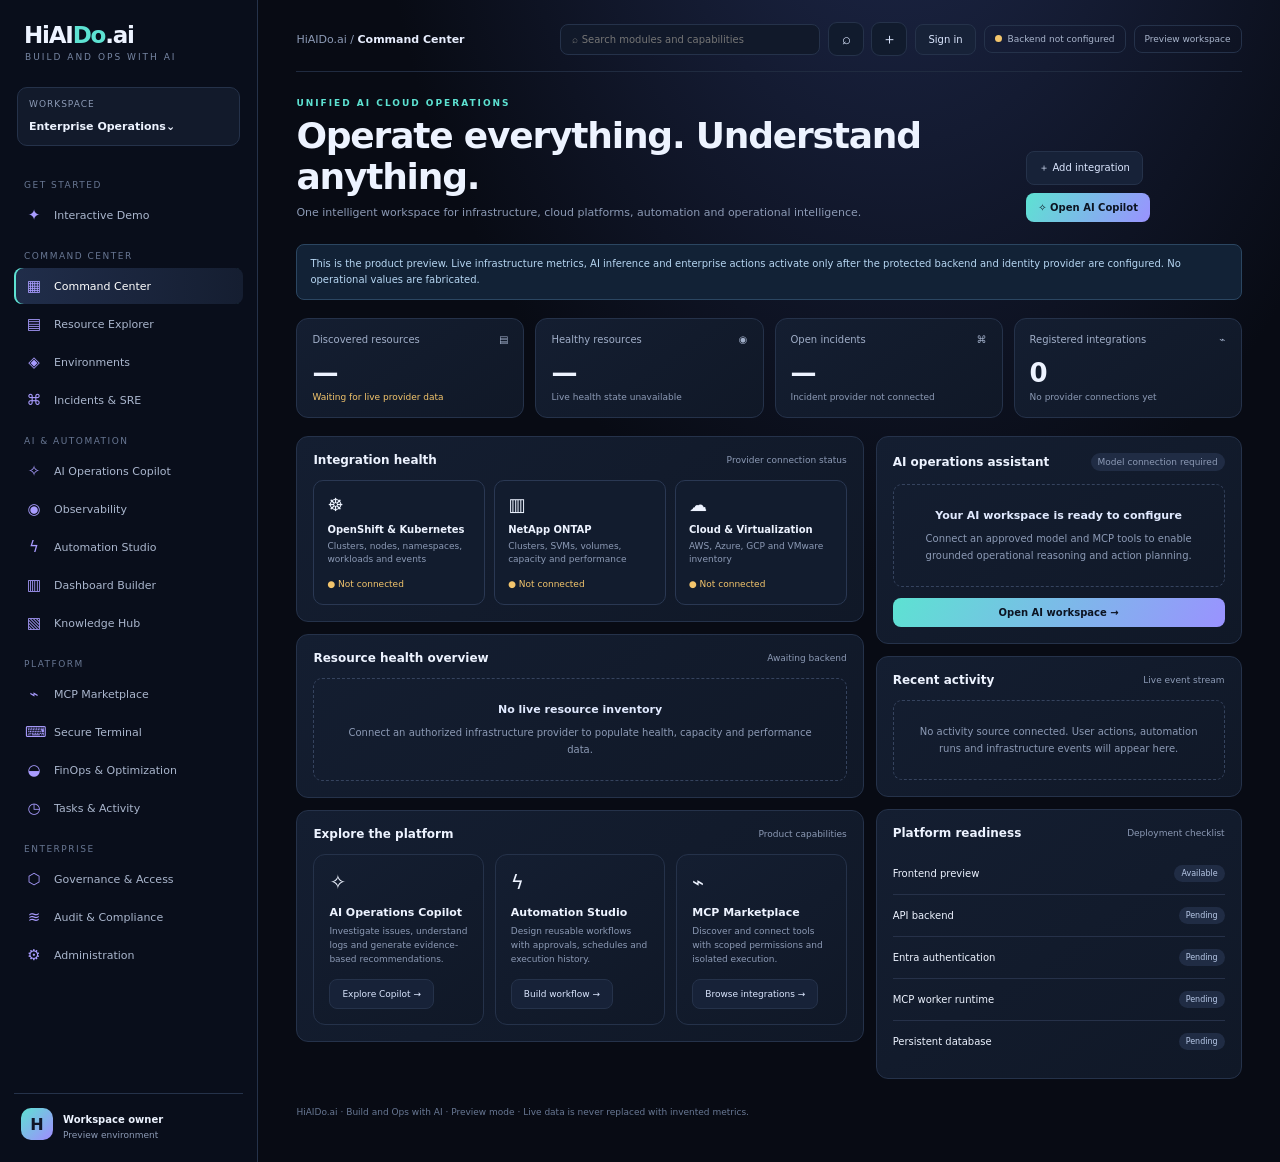
==== index.html @ 47b9f5f6 "Integrate enterprise command workspace UX" ====
<!doctype html>
<html lang="en"><head><meta charset="utf-8"><meta name="viewport" content="width=device-width,initial-scale=1"><meta name="theme-color" content="#080b14"><title>HiAIDo.ai — AI Cloud Operations</title>
<style>
:root{color-scheme:dark;--bg:#080b14;--side:#0c1120;--panel:#11192a;--panel2:#151f33;--line:#25324a;--muted:#8c9ab5;--text:#edf3ff;--cyan:#5de2d2;--violet:#a18bff;--blue:#7ba7ff;--green:#5cdbac;--amber:#f3c56c;--red:#ff788e;font-family:Inter,ui-sans-serif,system-ui,-apple-system,Segoe UI,sans-serif}
*{box-sizing:border-box}body{margin:0;background:radial-gradient(ellipse at 70% -25%,#202b50 0,transparent 42%),var(--bg);color:var(--text);min-height:100vh}button,input,select,textarea{font:inherit}button{cursor:pointer}.app{display:flex;min-height:100vh}.sidebar{width:258px;flex:none;background:rgba(10,15,28,.96);border-right:1px solid var(--line);padding:22px 14px;display:flex;flex-direction:column;z-index:4}.brand{font-size:23px;font-weight:850;letter-spacing:-1.2px;padding:0 10px}.brand b{color:var(--cyan)}.tag{font-size:9px;letter-spacing:2px;color:#7786a3;padding:0 11px;margin:4px 0 25px}.workspace{padding:11px;border:1px solid var(--line);border-radius:10px;background:#121a2b;margin:0 3px 16px}.workspace small{display:block;color:var(--muted);font-size:9px;letter-spacing:1px;margin-bottom:6px}.workspace strong{font-size:11px}.nav-label{font-size:9px;letter-spacing:1.5px;color:#687793;margin:18px 10px 7px}.nav button{display:flex;align-items:center;gap:11px;width:100%;padding:9px 11px;border:0;border-radius:8px;background:transparent;color:#aab6cd;text-align:left;font-size:11px;margin:2px 0}.nav button:hover,.nav button.active{background:linear-gradient(90deg,#202d4a,#151e31);color:white}.nav button.active{box-shadow:inset 2px 0 var(--cyan)}.ico{width:18px;text-align:center;color:#a99cff;font-size:15px}.side-foot{margin-top:auto;border-top:1px solid var(--line);padding:14px 7px 0;display:flex;align-items:center;gap:10px}.avatar{width:32px;height:32px;border-radius:10px;background:linear-gradient(135deg,var(--cyan),var(--violet));display:grid;place-items:center;color:#101629;font-weight:900}.side-foot small{display:block;color:var(--muted);font-size:9px;margin-top:3px}.main{min-width:0;flex:1;padding:22px clamp(14px,3vw,40px) 45px;max-width:1800px;margin:0 auto}.topbar{display:flex;justify-content:space-between;align-items:center;gap:12px;border-bottom:1px solid #202b40;padding-bottom:15px;margin-bottom:26px}.crumb{font-size:11px;color:var(--muted)}.crumb b{color:#e9efff}.top-actions{display:flex;align-items:center;gap:8px}.search{width:min(260px,26vw);background:#11192a;border:1px solid var(--line);border-radius:8px;padding:9px 11px;color:var(--text);font-size:10px}.pill{border:1px solid var(--line);padding:8px 10px;border-radius:8px;color:#aab6cd;font-size:9px;white-space:nowrap}.dot{display:inline-block;width:7px;height:7px;border-radius:50%;background:var(--amber);margin-right:6px}.view{display:none}.view.active{display:block}.hero{display:flex;justify-content:space-between;align-items:flex-end;gap:20px;margin-bottom:22px}.eyebrow{font-size:9px;letter-spacing:2px;color:var(--cyan);font-weight:800}.hero h1{font-size:clamp(25px,3vw,36px);letter-spacing:-1.2px;margin:7px 0}.hero p{font-size:11px;color:var(--muted);margin:0;line-height:1.6}.actions{display:flex;gap:8px;flex-wrap:wrap}.btn{border:1px solid var(--line);background:#172238;color:#dce7ff;padding:9px 12px;border-radius:8px;font-size:10px}.btn:hover{filter:brightness(1.18)}.btn.primary{background:linear-gradient(120deg,#5de2d2,#9a92ff);border:0;color:#0c1422;font-weight:800}.btn.ghost{background:transparent}.grid4{display:grid;grid-template-columns:repeat(4,minmax(0,1fr));gap:11px;margin:18px 0}.metric,.panel,.tile{background:linear-gradient(145deg,#141e31,#101827);border:1px solid var(--line);border-radius:12px}.metric{padding:15px}.metric-top{display:flex;justify-content:space-between;color:#a0aec8;font-size:10px}.metric-value{font-size:26px;font-weight:760;letter-spacing:-1px;margin:13px 0 4px}.metric-note{font-size:9px;color:var(--muted)}.metric-note.wait{color:var(--amber)}.content{display:grid;grid-template-columns:minmax(0,1.55fr) minmax(270px,1fr);gap:12px}.panel{padding:16px;margin-bottom:12px}.panel-head{display:flex;justify-content:space-between;align-items:center;gap:10px;margin-bottom:13px}.panel-head h2{font-size:12px;margin:0}.panel-head span{font-size:9px;color:var(--muted)}.provider-grid{display:grid;grid-template-columns:repeat(3,minmax(0,1fr));gap:9px}.provider{padding:13px;border:1px solid #2a3853;border-radius:10px;background:#121c2e;min-height:105px}.provider .symbol{font-size:18px;margin-bottom:9px}.provider strong{display:block;font-size:10px}.provider p{font-size:9px;color:var(--muted);line-height:1.5;margin:5px 0}.state{font-size:9px;color:var(--amber)}.empty{border:1px dashed #35435e;border-radius:9px;padding:22px;text-align:center;color:var(--muted);font-size:10px;line-height:1.7}.empty b{display:block;color:#e1eaff;font-size:11px;margin-bottom:5px}.feed{display:flex;gap:10px;padding:10px 0;border-bottom:1px solid #253149}.feed:last-child{border:0}.feed-icon{width:28px;height:28px;border-radius:8px;background:#202d47;display:grid;place-items:center;color:var(--cyan);flex:none}.feed strong{font-size:10px}.feed p{font-size:9px;color:var(--muted);margin:4px 0 0}.notice{padding:11px 13px;border:1px solid #54472c;background:#282319;color:#e5c98e;border-radius:8px;font-size:10px;line-height:1.6;margin-bottom:12px}.info{padding:11px 13px;border:1px solid #2b4661;background:#122236;color:#b6d6f2;border-radius:8px;font-size:10px;line-height:1.6;margin-bottom:12px}.cards{display:grid;grid-template-columns:repeat(3,minmax(0,1fr));gap:11px}.tile{padding:15px;min-height:145px}.tile .symbol{font-size:20px;margin-bottom:12px}.tile h3{font-size:11px;margin:0 0 6px}.tile p{font-size:9px;color:var(--muted);line-height:1.55;margin:0 0 12px}.tile .btn{font-size:9px}.table-wrap{overflow:auto}table{border-collapse:collapse;width:100%;font-size:10px;min-width:540px}th{text-align:left;color:#8291ad;font-size:9px;letter-spacing:.7px;padding:10px 8px;border-bottom:1px solid #303c55}td{padding:12px 8px;border-bottom:1px solid #222e45;color:#d1dcf1}.status{color:var(--amber)}.status.ok{color:var(--green)}.status.bad{color:var(--red)}.field{display:flex;flex-direction:column;gap:6px;margin:10px 0}.field label{font-size:9px;color:var(--muted)}.field input,.field select,.field textarea{background:#0c1423;border:1px solid var(--line);border-radius:7px;padding:10px;color:var(--text);font-size:10px;width:100%}.field textarea{min-height:90px;resize:vertical}.split{display:grid;grid-template-columns:1fr 1fr;gap:12px}.list-row{display:flex;justify-content:space-between;align-items:center;padding:12px 0;border-bottom:1px solid #263149;font-size:10px}.list-row:last-child{border:0}.tag-chip{font-size:8px;padding:4px 7px;border-radius:20px;background:#202c44;color:#b8c9e8}.modal-backdrop{position:fixed;inset:0;background:#02050bd9;display:none;align-items:center;justify-content:center;padding:18px;z-index:10}.modal-backdrop.open{display:flex}.modal{width:min(520px,100%);background:#121b2d;border:1px solid #34425d;border-radius:14px;padding:20px;box-shadow:0 24px 90px #0009}.modal h2{font-size:16px;margin:0 0 8px}.modal p{font-size:10px;color:var(--muted);line-height:1.6}.modal-actions{display:flex;justify-content:flex-end;gap:8px;margin-top:16px}.footer{font-size:9px;color:#687894;margin-top:16px}.mobile-menu{display:none}
@media(max-width:1050px){.sidebar{width:220px}.grid4{grid-template-columns:repeat(2,1fr)}.content{grid-template-columns:1fr}.cards{grid-template-columns:repeat(2,1fr)}}@media(max-width:700px){.sidebar{width:58px;padding:16px 6px}.brand{font-size:0;padding:0 8px}.brand:after{content:'H';font-size:22px;color:var(--cyan)}.tag,.workspace,.nav-label,.nav button span:not(.ico),.side-foot>div:not(.avatar){display:none}.nav button{justify-content:center;padding:12px 4px}.side-foot{justify-content:center}.main{padding:15px 10px}.topbar{align-items:flex-start}.search{display:none}.hero{align-items:flex-start;flex-direction:column}.provider-grid{grid-template-columns:1fr 1fr}.split{grid-template-columns:1fr}.cards{grid-template-columns:1fr}.top-actions{flex-wrap:wrap;justify-content:flex-end}}@media(max-width:420px){.grid4{gap:7px}.metric{padding:10px}.metric-value{font-size:21px}}
</style><link rel="stylesheet" href="./enterprise.css"><link rel="stylesheet" href="./enhancements.css"><link rel="stylesheet" href="./demo.css"></head><body><div class="app">
<aside class="sidebar"><div class="brand">HiAI<b>Do</b>.ai</div><div class="tag">BUILD AND OPS WITH AI</div><div class="workspace"><small>WORKSPACE</small><strong>Enterprise Operations⌄</strong></div><nav class="nav">
<div class="nav-label">COMMAND CENTER</div><button class="active" data-view="overview"><span class="ico">▦</span><span>Command Center</span></button><button data-view="resources"><span class="ico">▤</span><span>Resource Explorer</span></button><button data-view="environments"><span class="ico">◈</span><span>Environments</span></button><button data-view="incidents"><span class="ico">⌘</span><span>Incidents & SRE</span></button>
<div class="nav-label">AI & AUTOMATION</div><button data-view="copilot"><span class="ico">✧</span><span>AI Operations Copilot</span></button><button data-view="observability"><span class="ico">◉</span><span>Observability</span></button><button data-view="automation"><span class="ico">ϟ</span><span>Automation Studio</span></button><button data-view="dashboards"><span class="ico">▥</span><span>Dashboard Builder</span></button><button data-view="knowledge"><span class="ico">▧</span><span>Knowledge Hub</span></button>
<div class="nav-label">PLATFORM</div><button data-view="marketplace"><span class="ico">⌁</span><span>MCP Marketplace</span></button><button data-view="terminal"><span class="ico">⌨</span><span>Secure Terminal</span></button><button data-view="cost"><span class="ico">◒</span><span>FinOps & Optimization</span></button><button data-view="activity"><span class="ico">◷</span><span>Tasks & Activity</span></button>
<div class="nav-label">ENTERPRISE</div><button data-view="governance"><span class="ico">⬡</span><span>Governance & Access</span></button><button data-view="audit"><span class="ico">≋</span><span>Audit & Compliance</span></button><button data-view="admin"><span class="ico">⚙</span><span>Administration</span></button>
</nav><div class="side-foot"><div class="avatar">H</div><div><strong style="font-size:10px">Workspace owner</strong><small>Preview environment</small></div></div></aside>
<main class="main"><div class="topbar"><div class="crumb">HiAIDo.ai / <b id="crumb">Command Center</b></div><div class="top-actions"><input id="global-search" class="search" placeholder="⌕ Search modules and capabilities"><button class="btn" id="auth-button" onclick="openLogin()">Sign in</button><span class="pill" id="api-state"><i class="dot"></i>Backend not configured</span><span class="pill">Preview workspace</span></div></div>
<section class="view active" id="overview"><div class="hero"><div><div class="eyebrow">UNIFIED AI CLOUD OPERATIONS</div><h1>Operate everything. Understand anything.</h1><p>One intelligent workspace for infrastructure, cloud platforms, automation and operational intelligence.</p></div><div class="actions"><button class="btn" onclick="navigate('marketplace')">＋ Add integration</button><button class="btn primary" onclick="navigate('copilot')">✧ Open AI Copilot</button></div></div>
<div class="info">This is the product preview. Live infrastructure metrics, AI inference and enterprise actions activate only after the protected backend and identity provider are configured. No operational values are fabricated.</div>
<div class="grid4"><div class="metric"><div class="metric-top">Discovered resources <span>▤</span></div><div class="metric-value" id="resources">—</div><div class="metric-note wait" id="resources-note">Waiting for live provider data</div></div><div class="metric"><div class="metric-top">Healthy resources <span>◉</span></div><div class="metric-value" id="healthy">—</div><div class="metric-note">Live health state unavailable</div></div><div class="metric"><div class="metric-top">Open incidents <span>⌘</span></div><div class="metric-value" id="incident-count">—</div><div class="metric-note">Incident provider not connected</div></div><div class="metric"><div class="metric-top">Registered integrations <span>⌁</span></div><div class="metric-value" id="integration-count">0</div><div class="metric-note">No provider connections yet</div></div></div>
<div class="content"><div><div class="panel"><div class="panel-head"><h2>Integration health</h2><span>Provider connection status</span></div><div class="provider-grid"><div class="provider"><div class="symbol">☸</div><strong>OpenShift & Kubernetes</strong><p>Clusters, nodes, namespaces, workloads and events</p><span class="state" id="openshift-state">● Not connected</span></div><div class="provider"><div class="symbol">▥</div><strong>NetApp ONTAP</strong><p>Clusters, SVMs, volumes, capacity and performance</p><span class="state" id="ontap-state">● Not connected</span></div><div class="provider"><div class="symbol">☁</div><strong>Cloud & Virtualization</strong><p>AWS, Azure, GCP and VMware inventory</p><span class="state">● Not connected</span></div></div></div>
<div class="panel"><div class="panel-head"><h2>Resource health overview</h2><span id="updated">Awaiting backend</span></div><div class="empty" id="health-empty"><b>No live resource inventory</b>Connect an authorized infrastructure provider to populate health, capacity and performance data.</div><div id="health-table" class="table-wrap" hidden><table><thead><tr><th>RESOURCE</th><th>TYPE</th><th>SCOPE</th><th>STATUS</th></tr></thead><tbody id="health-rows"></tbody></table></div></div>
<div class="panel"><div class="panel-head"><h2>Explore the platform</h2><span>Product capabilities</span></div><div class="cards"><div class="tile"><div class="symbol">✧</div><h3>AI Operations Copilot</h3><p>Investigate issues, understand logs and generate evidence-based recommendations.</p><button class="btn" onclick="navigate('copilot')">Explore Copilot →</button></div><div class="tile"><div class="symbol">ϟ</div><h3>Automation Studio</h3><p>Design reusable workflows with approvals, schedules and execution history.</p><button class="btn" onclick="navigate('automation')">Build workflow →</button></div><div class="tile"><div class="symbol">⌁</div><h3>MCP Marketplace</h3><p>Discover and connect tools with scoped permissions and isolated execution.</p><button class="btn" onclick="navigate('marketplace')">Browse integrations →</button></div></div></div></div>
<div><div class="panel"><div class="panel-head"><h2>AI operations assistant</h2><span class="tag-chip">Model connection required</span></div><div class="empty"><b>Your AI workspace is ready to configure</b>Connect an approved model and MCP tools to enable grounded operational reasoning and action planning.</div><button class="btn primary" style="width:100%;margin-top:11px" onclick="navigate('copilot')">Open AI workspace →</button></div><div class="panel"><div class="panel-head"><h2>Recent activity</h2><span>Live event stream</span></div><div class="empty" id="activity-empty">No activity source connected. User actions, automation runs and infrastructure events will appear here.</div><div id="activity-list"></div></div><div class="panel"><div class="panel-head"><h2>Platform readiness</h2><span>Deployment checklist</span></div><div class="list-row"><span>Frontend preview</span><span class="tag-chip">Available</span></div><div class="list-row"><span>API backend</span><span class="tag-chip">Pending</span></div><div class="list-row"><span>Entra authentication</span><span class="tag-chip">Pending</span></div><div class="list-row"><span>MCP worker runtime</span><span class="tag-chip">Pending</span></div><div class="list-row"><span>Persistent database</span><span class="tag-chip">Pending</span></div></div></div></div><div class="footer">HiAIDo.ai · Build and Ops with AI · Preview mode · Live data is never replaced with invented metrics.</div></section>
<section class="view" id="resources"><div class="hero"><div><div class="eyebrow">DISCOVERY & VISIBILITY</div><h1>Resource Explorer</h1><p>Unified inventory across clusters, cloud accounts, storage and virtualization.</p></div><button class="btn" onclick="refreshData()">↻ Refresh live inventory</button></div><div class="panel"><div class="empty"><b>Resource discovery is awaiting provider connections</b>Once connected, filter resources by provider, environment, owner, labels, health and cost allocation.</div></div></section>
<section class="view" id="environments"><div class="hero"><div><div class="eyebrow">DEPLOYMENT LANDSCAPE</div><h1>Environments</h1><p>Manage visibility across development, staging, production and disaster recovery.</p></div></div><div class="cards"><div class="tile"><div class="symbol">🧪</div><h3>Development</h3><p>Cluster and application discovery, deployment status and drift detection.</p><span class="tag-chip">Provider connection required</span></div><div class="tile"><div class="symbol">◇</div><h3>Staging</h3><p>Release readiness, pre-production health and change validation.</p><span class="tag-chip">Provider connection required</span></div><div class="tile"><div class="symbol">🚀</div><h3>Production</h3><p>Critical service health, SLOs, approvals and operational guardrails.</p><span class="tag-chip">Provider connection required</span></div></div></section>
<section class="view" id="incidents"><div class="hero"><div><div class="eyebrow">SITE RELIABILITY ENGINEERING</div><h1>Incidents & SRE</h1><p>Incident lifecycle, impact analysis, response coordination and postmortems.</p></div><button class="btn" onclick="showModal('Incident management','Incident creation and paging require an authorized incident-management integration. Connect PagerDuty, ServiceNow or Jira Service Management through the marketplace.')">＋ New incident</button></div><div class="split"><div class="panel"><div class="panel-head"><h2>Incident queue</h2><span>Live provider required</span></div><div class="empty"><b>No incident source connected</b>Connect your incident platform to view severity, ownership, SLA timers and current status.</div></div><div class="panel"><div class="panel-head"><h2>SRE toolkit</h2></div><div class="list-row"><span>Service level objectives</span><span class="tag-chip">Configure</span></div><div class="list-row"><span>Error budget tracking</span><span class="tag-chip">Configure</span></div><div class="list-row"><span>Root-cause analysis</span><span class="tag-chip">AI enabled later</span></div><div class="list-row"><span>Post-incident reviews</span><span class="tag-chip">Workflow</span></div></div></div></section>
<section class="view" id="copilot"><div class="hero"><div><div class="eyebrow">NATURAL LANGUAGE OPERATIONS</div><h1>AI Operations Copilot</h1><p>Ask questions across approved tools. Get evidence, explanations and safe action plans.</p></div><span class="tag-chip">AI provider not configured</span></div><div class="notice">AI responses are not enabled on this public preview. Connect an enterprise model gateway and authorized MCP workers before using operational prompts. Do not paste credentials or sensitive production data here.</div><div class="panel"><div class="panel-head"><h2>What the Copilot will help with</h2><span>Grounded in live tool results</span></div><div class="cards"><div class="tile"><div class="symbol">⌕</div><h3>Investigate</h3><p>Trace pod restarts, node pressure, storage alerts and service degradation.</p></div><div class="tile"><div class="symbol">⌁</div><h3>Explain</h3><p>Summarize logs, events, configuration changes and likely dependencies.</p></div><div class="tile"><div class="symbol">✓</div><h3>Recommend</h3><p>Produce step-by-step remediation with risk, impact and approval requirements.</p></div></div></div><div class="panel"><div class="field"><label>Ask the Copilot (preview only)</label><textarea id="copilot-prompt" placeholder="Example: Investigate why a deployment is not becoming ready..."></textarea></div><button class="btn primary" onclick="showModal('AI service not connected','Your prompt has not been sent. Configure the model gateway, Entra identity and authorized MCP tools to enable AI operations. No simulated AI response will be generated.')">Send to Copilot</button></div></section>
<section class="view" id="observability"><div class="hero"><div><div class="eyebrow">OBSERVABILITY & PERFORMANCE</div><h1>Observability</h1><p>Metrics, logs, traces, events, alerts and service-level objectives.</p></div><button class="btn" onclick="showModal('Connect observability','Connect Prometheus, Grafana, OpenTelemetry, Loki, Elastic or an enterprise monitoring MCP server.')">＋ Add data source</button></div><div class="cards"><div class="tile"><div class="symbol">◉</div><h3>Metrics & dashboards</h3><p>Infrastructure utilization, application performance and custom telemetry.</p></div><div class="tile"><div class="symbol">≋</div><h3>Logs & traces</h3><p>Correlated investigation across services, workloads and distributed traces.</p></div><div class="tile"><div class="symbol">⚑</div><h3>Alert intelligence</h3><p>Noise reduction, deduplication, anomaly detection and alert routing.</p></div></div><div class="panel" style="margin-top:12px"><div class="empty"><b>Observability data source not connected</b>Charts and alert counts will populate only from real telemetry providers.</div></div></section>
<section class="view" id="automation"><div class="hero"><div><div class="eyebrow">WORKFLOW ORCHESTRATION</div><h1>Automation Studio</h1><p>Build repeatable operational workflows with policy checks and human approvals.</p></div><button class="btn primary" onclick="showModal('Create workflow draft','Workflow drafts can be designed here. Execution will remain disabled until the secure workflow engine, RBAC and approval service are deployed.')">＋ Create workflow</button></div><div class="split"><div class="panel"><div class="panel-head"><h2>Workflow designer</h2><span>Visual builder</span></div><div class="list-row"><span>1. Trigger</span><span class="tag-chip">Schedule / Event / Manual</span></div><div class="list-row"><span>2. Gather context</span><span class="tag-chip">MCP tools</span></div><div class="list-row"><span>3. Evaluate policy</span><span class="tag-chip">Guardrails</span></div><div class="list-row"><span>4. Approval gate</span><span class="tag-chip">Human review</span></div><div class="list-row"><span>5. Execute & verify</span><span class="tag-chip">Isolated worker</span></div></div><div class="panel"><div class="panel-head"><h2>Runbook library</h2></div><div class="empty"><b>No runbooks registered</b>Import approved procedures or create reusable runbooks from operational workflows.</div></div></div></section>
<section class="view" id="dashboards"><div class="hero"><div><div class="eyebrow">CUSTOM OPERATIONAL VIEWS</div><h1>Dashboard Builder</h1><p>Create role-based dashboards for platform, application and leadership teams.</p></div><button class="btn" onclick="showModal('Create dashboard','Dashboard layouts can be saved after the workspace API and PostgreSQL persistence are enabled.')">＋ New dashboard</button></div><div class="cards"><div class="tile"><div class="symbol">▦</div><h3>Platform overview</h3><p>Cluster, node, workload, storage and service health.</p><span class="tag-chip">Template</span></div><div class="tile"><div class="symbol">◉</div><h3>Reliability overview</h3><p>SLIs, SLOs, alerts, incident trends and change impact.</p><span class="tag-chip">Template</span></div><div class="tile"><div class="symbol">◒</div><h3>FinOps overview</h3><p>Cloud spend, utilization, allocation and optimization opportunities.</p><span class="tag-chip">Template</span></div></div></section>
<section class="view" id="knowledge"><div class="hero"><div><div class="eyebrow">OPERATIONAL KNOWLEDGE</div><h1>Knowledge Hub</h1><p>Bring runbooks, architecture docs, standards and lessons learned into AI-assisted operations.</p></div><button class="btn" onclick="showModal('Add knowledge source','Knowledge ingestion will use approved document connectors and a tenant-isolated search index. No files are uploaded in this preview.')">＋ Add source</button></div><div class="panel"><div class="empty"><b>No knowledge sources connected</b>Connect Confluence, SharePoint, Git repositories or approved document stores to ground AI answers in your internal knowledge.</div></div></section>
<section class="view" id="marketplace"><div class="hero"><div><div class="eyebrow">EXTENSIBLE INTEGRATION ECOSYSTEM</div><h1>MCP Marketplace</h1><p>Discover, register and govern enterprise tools through one secure integration layer.</p></div></div><div class="info">Every integration will run with isolated execution, scoped credentials, explicit tool permissions and auditable access. Registration in this preview does not establish a live connection.</div><div class="cards">
<div class="tile"><div class="symbol">☸</div><h3>OpenShift / Kubernetes</h3><p>Read cluster resources, workloads, events, namespaces and deployment health.</p><button class="btn" onclick="connectInfo('OpenShift / Kubernetes')">Configure integration</button></div>
<div class="tile"><div class="symbol">▥</div><h3>NetApp ONTAP</h3><p>Storage inventory, SVMs, volumes, snapshots, capacity and performance.</p><button class="btn" onclick="connectInfo('NetApp ONTAP')">Configure integration</button></div>
<div class="tile"><div class="symbol">☁</div><h3>AWS</h3><p>Accounts, compute, network, storage, cost and security posture.</p><button class="btn" onclick="connectInfo('AWS')">Configure integration</button></div>
<div class="tile"><div class="symbol">◈</div><h3>Microsoft Azure</h3><p>Subscriptions, resources, AKS, policy and cost visibility.</p><button class="btn" onclick="connectInfo('Microsoft Azure')">Configure integration</button></div>
<div class="tile"><div class="symbol">🌐</div><h3>Google Cloud</h3><p>Projects, GKE, compute, storage and cloud operations.</p><button class="btn" onclick="connectInfo('Google Cloud')">Configure integration</button></div>
<div class="tile"><div class="symbol">▣</div><h3>VMware</h3><p>vCenter inventory, clusters, virtual machines and datastores.</p><button class="btn" onclick="connectInfo('VMware')">Configure integration</button></div>
<div class="tile"><div class="symbol">⌁</div><h3>Custom MCP servers</h3><p>Onboard stdio or Streamable HTTP MCP servers with isolated workers.</p><button class="btn" onclick="connectInfo('Custom MCP server')">Register MCP server</button></div>
<div class="tile"><div class="symbol">◉</div><h3>Observability tools</h3><p>Prometheus, Grafana, Elastic, Loki and OpenTelemetry.</p><button class="btn" onclick="connectInfo('Observability tools')">Configure integration</button></div>
<div class="tile"><div class="symbol">▤</div><h3>ITSM & collaboration</h3><p>ServiceNow, Jira, PagerDuty, Slack and Microsoft Teams.</p><button class="btn" onclick="connectInfo('ITSM & collaboration')">Configure integration</button></div>
</div></section>
<section class="view" id="terminal"><div class="hero"><div><div class="eyebrow">PRIVILEGED ACCESS WORKSPACE</div><h1>Secure Terminal</h1><p>Brokered sessions to approved jump hosts and operational targets.</p></div></div><div class="notice">Terminal execution is intentionally disabled in the public preview. Production sessions require Entra identity, short-lived credentials, target allowlists, command policy, session recording and full audit logging.</div><div class="panel"><div class="empty"><b>No secure session broker configured</b>No browser shell, cluster token or direct infrastructure credential is exposed by this website.</div></div></section>
<section class="view" id="cost"><div class="hero"><div><div class="eyebrow">FINANCIAL OPERATIONS</div><h1>FinOps & Optimization</h1><p>Understand spend, utilization, waste and optimization opportunities across cloud and infrastructure.</p></div></div><div class="cards"><div class="tile"><div class="symbol">◒</div><h3>Cost allocation</h3><p>Map spend to teams, applications, environments and business services.</p></div><div class="tile"><div class="symbol">↗</div><h3>Rightsizing</h3><p>Identify resource overprovisioning and capacity inefficiencies.</p></div><div class="tile"><div class="symbol">✧</div><h3>AI recommendations</h3><p>Prioritize savings with impact, risk and confidence explanations.</p></div></div><div class="panel" style="margin-top:12px"><div class="empty"><b>Billing data source not connected</b>No costs or savings estimates are shown until verified billing and utilization data is available.</div></div></section>
<section class="view" id="activity"><div class="hero"><div><div class="eyebrow">WORK QUEUE</div><h1>Tasks & Activity</h1><p>Approvals, investigations, automation runs and background jobs.</p></div></div><div class="panel"><div class="empty"><b>Activity service not connected</b>Live tasks and event history will appear after the API and persistent event store are deployed.</div></div></section>
<section class="view" id="governance"><div class="hero"><div><div class="eyebrow">POLICY & CONTROL PLANE</div><h1>Governance & Access</h1><p>Control who can see data, invoke tools and execute operational actions.</p></div></div><div class="cards"><div class="tile"><div class="symbol">♙</div><h3>Identity & RBAC</h3><p>Entra SSO, groups, workspace roles and least-privilege permissions.</p></div><div class="tile"><div class="symbol">✓</div><h3>Approval policies</h3><p>Risk-based approvals for sensitive or production-changing actions.</p></div><div class="tile"><div class="symbol">⌑</div><h3>Secrets & isolation</h3><p>Server-side secrets, tenant isolation and ephemeral worker credentials.</p></div></div></section>
<section class="view" id="audit"><div class="hero"><div><div class="eyebrow">TRACEABILITY & COMPLIANCE</div><h1>Audit & Compliance</h1><p>Searchable evidence for user, AI, tool and automation activity.</p></div></div><div class="panel"><div class="empty"><b>Audit service not connected</b>Production audit events must be persisted with actor identity, tool, scope, approval, timestamp and outcome.</div></div></section>
<section class="view" id="admin"><div class="hero"><div><div class="eyebrow">WORKSPACE CONFIGURATION</div><h1>Administration</h1><p>Create and manage HiAIDo user accounts and platform services.</p></div></div><div class="info">Entra SSO is disabled for now. The first administrator is provisioned from protected backend environment variables. Only signed-in administrators can create or deactivate accounts.</div><div class="split"><div class="panel"><div class="panel-head"><h2>Create user account</h2><span>Admin only</span></div><div class="field"><label>Full name</label><input id="new-user-name" placeholder="User's full name"></div><div class="field"><label>Email address</label><input id="new-user-email" type="email" placeholder="user@company.com"></div><div class="field"><label>Temporary password (minimum 12 characters)</label><input id="new-user-password" type="password" placeholder="Set a strong temporary password"></div><div class="field"><label>Role</label><select id="new-user-role"><option value="viewer">Viewer — read-only access</option><option value="operator">Operator — operational workspace</option><option value="admin">Administrator — manage users</option></select></div><button class="btn primary" onclick="createUser()">Create account</button><p style="font-size:9px;color:var(--muted)">Share temporary credentials securely. A password-change workflow is planned.</p></div><div class="panel"><div class="panel-head"><h2>Platform services</h2></div><div class="list-row"><span>Identity</span><span class="tag-chip">Local accounts enabled</span></div><div class="list-row"><span>Entra SSO</span><span class="tag-chip">Disabled for now</span></div><div class="list-row"><span>AI model gateway</span><span class="tag-chip">Not configured</span></div><div class="list-row"><span>MCP worker runtime</span><span class="tag-chip">Not deployed</span></div><div class="list-row"><span>PostgreSQL</span><span class="tag-chip">Required</span></div></div></div><div class="panel" style="margin-top:12px"><div class="panel-head"><h2>User directory</h2><button class="btn" onclick="loadUsers()">Refresh users</button></div><div id="users-empty" class="empty"><b>Administrator sign-in required</b>Sign in as the bootstrap administrator to manage users.</div><div id="users-table-wrap" class="table-wrap" hidden><table><thead><tr><th>USER</th><th>ROLE</th><th>STATUS</th><th>ACTION</th></tr></thead><tbody id="users-rows"></tbody></table></div></div><div class="panel"><div class="panel-head"><h2>API configuration</h2></div><div class="field"><label>Protected API base URL</label><input id="api-url" placeholder="https://your-protected-api.example.com"></div><button class="btn" onclick="saveApi()">Save for this browser session</button><p style="font-size:9px;color:var(--muted)">Use HTTPS and keep the API behind approved network controls.</p></div></section>
</main></div>
<div class="modal-backdrop" id="modal" role="dialog" aria-modal="true"><div class="modal"><h2 id="modal-title">Information</h2><p id="modal-body"></p><div class="modal-actions"><button class="btn" onclick="closeModal()">Close</button></div></div></div><div class="modal-backdrop" id="login-modal" role="dialog" aria-modal="true"><div class="modal"><h2>Sign in to HiAIDo.ai</h2><p>Use the account created by your workspace administrator.</p><div class="field"><label>Email address</label><input id="login-email" type="email" autocomplete="username" placeholder="you@company.com"></div><div class="field"><label>Password</label><input id="login-password" type="password" autocomplete="current-password" placeholder="Your password"></div><p id="login-error" style="color:var(--red)"></p><div class="modal-actions"><button class="btn" onclick="closeLogin()">Cancel</button><button class="btn primary" onclick="login()">Sign in</button></div></div></div>
<script src="./config.js"></script>

<script>
let API_BASE=window.HIAIDO_API_BASE||sessionStorage.getItem('hiaido_api_base')||'';
let accessToken=sessionStorage.getItem('hiaido_access_token')||null;
let currentUser=JSON.parse(sessionStorage.getItem('hiaido_user')||'null');
function authHeaders(){return accessToken?{Authorization:'Bearer '+accessToken}:{}}
function openLogin(){document.getElementById('login-error').textContent='';document.getElementById('login-modal').classList.add('open')}
function closeLogin(){document.getElementById('login-modal').classList.remove('open')}
function updateAuthUi(){const b=document.getElementById('auth-button');if(currentUser){b.textContent=(currentUser.name||currentUser.email)+' · Sign out';b.onclick=logout}else{b.textContent='Sign in';b.onclick=openLogin}}
async function login(){const email=document.getElementById('login-email').value.trim(),password=document.getElementById('login-password').value,err=document.getElementById('login-error');err.textContent='';if(!API_BASE){err.textContent='Configure the protected API URL in Administration first.';return}try{const r=await fetch(API_BASE+'/api/v1/auth/login',{method:'POST',headers:{'Content-Type':'application/json'},body:JSON.stringify({email,password})});const d=await r.json();if(!r.ok)throw new Error(d.detail||'Sign-in failed');accessToken=d.access_token;currentUser=d.user;sessionStorage.setItem('hiaido_access_token',accessToken);sessionStorage.setItem('hiaido_user',JSON.stringify(currentUser));closeLogin();updateAuthUi();refreshData();if(currentUser.role==='admin')loadUsers()}catch(e){err.textContent=e.message||'Unable to sign in'}}
function logout(){accessToken=null;currentUser=null;sessionStorage.removeItem('hiaido_access_token');sessionStorage.removeItem('hiaido_user');updateAuthUi();document.getElementById('api-state').innerHTML='<i class="dot"></i>Sign in required'}
function navigate(id){document.querySelectorAll('.view').forEach(v=>v.classList.toggle('active',v.id===id));document.querySelectorAll('.nav button').forEach(b=>b.classList.toggle('active',b.dataset.view===id));const b=document.querySelector('[data-view="'+id+'"]');document.getElementById('crumb').textContent=b?b.innerText.trim():id;window.scrollTo({top:0,behavior:'smooth'});if(id==='admin'&&currentUser?.role==='admin')loadUsers()}
document.querySelectorAll('.nav button').forEach(b=>b.addEventListener('click',()=>navigate(b.dataset.view)));
function showModal(title,body){document.getElementById('modal-title').textContent=title;document.getElementById('modal-body').textContent=body;document.getElementById('modal').classList.add('open')}
function closeModal(){document.getElementById('modal').classList.remove('open')}
document.getElementById('modal').addEventListener('click',e=>{if(e.target.id==='modal')closeModal()});document.getElementById('login-modal').addEventListener('click',e=>{if(e.target.id==='login-modal')closeLogin()});
function connectInfo(name){showModal('Configure '+name,'The integration setup wizard is part of the product experience, but this preview cannot register credentials or create a live connection. The production flow will validate endpoint, transport, identity, secret reference, allowed tools and read/write scopes through the protected API.')}
function saveApi(){const v=document.getElementById('api-url').value.trim().replace(/\/$/,'');if(v&&!/^https:\/\//i.test(v)){showModal('HTTPS required','Use the HTTPS URL of your protected API.');return}API_BASE=v;sessionStorage.setItem('hiaido_api_base',v);refreshData();if(currentUser?.role==='admin')loadUsers()}
async function api(path,options={}){if(!API_BASE)throw new Error('API URL is not configured');const r=await fetch(API_BASE+path,{...options,headers:{Accept:'application/json','Content-Type':'application/json',...authHeaders(),...(options.headers||{})}});let d={};try{d=await r.json()}catch(e){}if(!r.ok)throw new Error(d.detail||'API '+r.status);return d}
async function createUser(){if(currentUser?.role!=='admin'){showModal('Administrator access required','Only an administrator can create accounts.');return}const payload={name:document.getElementById('new-user-name').value.trim(),email:document.getElementById('new-user-email').value.trim(),password:document.getElementById('new-user-password').value,role:document.getElementById('new-user-role').value};try{const d=await api('/api/v1/users',{method:'POST',body:JSON.stringify(payload)});document.getElementById('new-user-password').value='';showModal('Account created',d.email+' has been created as '+d.role+'. Share the temporary password securely.');loadUsers()}catch(e){showModal('Could not create account',e.message)}}
async function loadUsers(){if(currentUser?.role!=='admin')return;try{const d=await api('/api/v1/users');document.getElementById('users-empty').hidden=true;document.getElementById('users-table-wrap').hidden=false;document.getElementById('users-rows').innerHTML=d.items.map(u=>'<tr><td>'+safe(u.name)+'<br><span style="color:var(--muted)">'+safe(u.email)+'</span></td><td>'+safe(u.role)+'</td><td><span class="status '+(u.active?'ok':'bad')+'">'+(u.active?'Active':'Disabled')+'</span></td><td>'+(u.id===currentUser.id?'Current user':'<button class="btn" onclick="toggleUser(\''+safe(u.id)+'\','+(!u.active)+')">'+(u.active?'Disable':'Enable')+'</button>')+'</td></tr>').join('')}catch(e){document.getElementById('users-empty').hidden=false;document.getElementById('users-empty').innerHTML='<b>Unable to load users</b>'+safe(e.message)}}
async function toggleUser(id,active){try{await api('/api/v1/users/'+encodeURIComponent(id)+'/status?active='+active,{method:'PATCH'});loadUsers()}catch(e){showModal('Could not update account',e.message)}}
function setState(id,ok){const e=document.getElementById(id);if(e){e.textContent=ok?'● Connected':'● Not connected';e.style.color=ok?'var(--green)':'var(--amber)'}}
function safe(v){return String(v??'—').replace(/[&<>"']/g,c=>({'&':'&amp;','<':'&lt;','>':'&gt;','"':'&quot;',"'":'&#39;'}[c]))}
async function refreshData(){if(!API_BASE){document.getElementById('api-state').innerHTML='<i class="dot"></i>Backend not configured';return}if(!accessToken){document.getElementById('api-state').innerHTML='<i class="dot"></i>Sign in required';return}try{const d=await api('/api/v1/overview');document.getElementById('api-state').innerHTML='<i class="dot" style="background:var(--green)"></i>API connected';document.getElementById('resources').textContent=d.resource_count??'—';document.getElementById('healthy').textContent=d.healthy_count??'—';document.getElementById('incident-count').textContent=d.active_operations??'—';document.getElementById('integration-count').textContent=d.registered_integrations??0;document.getElementById('resources-note').textContent='Updated from live API';setState('openshift-state',!!d.providers?.openshift?.connected);setState('ontap-state',!!d.providers?.ontap?.connected);document.getElementById('updated').textContent='Updated '+new Date().toLocaleTimeString();if(Array.isArray(d.resources)&&d.resources.length){document.getElementById('health-empty').hidden=true;document.getElementById('health-table').hidden=false;document.getElementById('health-rows').innerHTML=d.resources.map(x=>'<tr><td>'+safe(x.name)+'</td><td>'+safe(x.type)+'</td><td>'+safe(x.environment)+'</td><td><span class="status '+(x.status==='Healthy'?'ok':x.status==='Critical'?'bad':'')+'">'+safe(x.status)+'</span></td></tr>').join('')}if(Array.isArray(d.activity)&&d.activity.length){document.getElementById('activity-empty').hidden=true;document.getElementById('activity-list').innerHTML=d.activity.map(x=>'<div class="feed"><div class="feed-icon">◷</div><div><strong>'+safe(x.title)+'</strong><p>'+safe(x.source)+' · '+safe(x.time)+'</p></div></div>').join('')}}catch(e){document.getElementById('api-state').innerHTML='<i class="dot"></i>API unavailable';document.getElementById('resources-note').textContent=e.message}}
document.getElementById('global-search').addEventListener('keydown',e=>{if(e.key==='Enter'){const q=e.target.value.toLowerCase();const hit=[...document.querySelectorAll('.nav button')].find(b=>b.innerText.toLowerCase().includes(q));if(hit)navigate(hit.dataset.view);else showModal('No matching module','Try searching for AI, monitoring, automation, marketplace, cost, terminal or governance.')}});
if(API_BASE)document.getElementById('api-url').value=API_BASE;updateAuthUi();refreshData();setInterval(refreshData,60000);
</script><script src="./enhancements.js"></script><script src="./enterprise.js"></script><script src="./demo.js"></script></body></html>
---- enterprise.css ----
/* HiAIDo.ai enterprise interaction layer */
:root{--ease:cubic-bezier(.2,.8,.2,1)}
.enterprise-tools{display:flex;align-items:center;gap:7px}
.enterprise-icon-btn{height:34px;min-width:36px;border:1px solid var(--line);border-radius:9px;background:#111b2d;color:#dce7ff;font-size:15px;display:grid;place-items:center;position:relative}
.enterprise-icon-btn:hover{border-color:#5de2d2;background:#17263a}
.enterprise-shortcut{font-size:9px;color:#8998b4;border:1px solid #35425a;border-radius:5px;padding:3px 5px;margin-left:6px}
.command-overlay{position:fixed;inset:0;background:#050914c9;backdrop-filter:blur(8px);z-index:1000;display:none;align-items:flex-start;justify-content:center;padding: min(15vh,110px) 16px 24px}
.command-overlay.open{display:flex}
.command-box{width:min(650px,100%);background:#111a2b;border:1px solid #3b4c69;border-radius:16px;box-shadow:0 24px 90px #0009;overflow:hidden;animation:commandIn .16s var(--ease)}
@keyframes commandIn{from{opacity:0;transform:translateY(-8px) scale(.99)}to{opacity:1;transform:none}}
.command-search{display:flex;align-items:center;gap:12px;padding:17px 18px;border-bottom:1px solid var(--line)}
.command-search span{font-size:20px;color:var(--cyan)}
.command-search input{flex:1;min-width:0;border:0;outline:0;background:transparent;color:var(--text);font-size:15px}
.command-list{padding:9px;max-height:min(60vh,510px);overflow:auto}
.command-group{padding:8px 10px 5px;color:#8292ae;font-size:9px;letter-spacing:1.5px;text-transform:uppercase}
.command-item{display:flex;width:100%;align-items:center;gap:12px;padding:11px 12px;border:0;border-radius:9px;background:transparent;color:#dce7fa;text-align:left}
.command-item:hover,.command-item.selected{background:#202e47}
.command-item .cmd-icon{width:29px;height:29px;display:grid;place-items:center;border-radius:8px;background:#253650;color:var(--cyan);font-size:14px}
.command-item span:nth-child(2){flex:1}
.command-item strong{display:block;font-size:11px}.command-item small{display:block;color:#91a0ba;font-size:9px;margin-top:3px}
.command-empty{padding:25px;text-align:center;color:var(--muted);font-size:11px}
.command-footer{display:flex;justify-content:space-between;gap:10px;padding:10px 15px;border-top:1px solid var(--line);color:#8493ad;font-size:9px}
.command-footer kbd{background:#26344d;border:1px solid #3a4962;border-radius:4px;padding:2px 5px;color:#dbe5f5}
.enterprise-toast{position:fixed;right:20px;bottom:20px;z-index:1100;max-width:min(380px,calc(100vw - 40px));padding:12px 15px;background:#15243a;border:1px solid #3c5874;border-radius:10px;color:#e8f2ff;box-shadow:0 12px 40px #0007;font-size:11px;opacity:0;transform:translateY(8px);transition:.2s;pointer-events:none}
.enterprise-toast.show{opacity:1;transform:none}
.nav button{transition:background .15s,color .15s}
.nav .nav-label{user-select:none}
@media(max-width:850px){.enterprise-tools .enterprise-shortcut{display:none}.top-actions .pill:last-child{display:none}}
@media(max-width:650px){.sidebar{width:68px;padding:17px 7px}.brand{font-size:0;padding:0 8px}.brand:before{content:"H";font-size:23px;color:var(--cyan)}.tag,.workspace,.nav-label,.nav button span:not(.ico),.side-foot>div:not(.avatar){display:none!important}.nav button{justify-content:center;padding:12px 5px}.nav button .ico{font-size:18px}.side-foot{justify-content:center;padding:12px 0}.main{padding:14px 10px 30px}.topbar{align-items:flex-start;flex-wrap:wrap}.top-actions{width:100%;flex-wrap:wrap}.search{flex:1;width:auto;min-width:100px}.crumb{padding-top:7px}.enterprise-tools{gap:5px}}
---- enhancements.css ----
.enhanced-workspace{margin:16px 0}.hiaido-panel{padding:20px}.ws-toolbar{display:flex;align-items:center;justify-content:space-between;gap:16px;margin:5px 0 16px}.ws-toolbar strong{font-size:14px}.ws-toolbar p{font-size:11px;color:var(--muted);margin:5px 0}.ws-filters{display:flex;gap:9px;margin-bottom:14px}.ws-filters input,.ws-filters select{background:#0b1424;border:1px solid var(--line);border-radius:8px;color:var(--text);padding:10px;font-size:11px}.ws-filters input{flex:1}.workspace-items{display:grid;grid-template-columns:repeat(2,minmax(0,1fr));gap:10px}.workspace-card{background:#0d1728;border:1px solid #293953;border-radius:11px;padding:15px;min-width:0}.ws-card-top{display:flex;justify-content:space-between;gap:10px;align-items:flex-start}.workspace-card h3{font-size:13px;margin:8px 0 4px}.workspace-card small{font-size:9px;color:var(--muted)}.workspace-card p{font-size:10px;color:#b4c2d9;line-height:1.6;overflow-wrap:anywhere}.priority,.ws-status{font-size:9px;text-transform:uppercase;letter-spacing:.6px;border-radius:20px;padding:5px 8px;background:#26344e;color:#c6d4ed}.p-critical,.p-high{background:#492b37;color:#ff9eae}.s-completed{background:#173d38;color:#76e4c4}.s-blocked{background:#4b3027;color:#f5bd85}.ws-card-actions{display:flex;gap:7px;flex-wrap:wrap}.ws-card-actions .btn{font-size:9px;padding:7px 9px}.hiaido-form{max-height:90vh;overflow:auto}.hiaido-form .field{margin:8px 0}.hiaido-form .field input,.hiaido-form .field textarea,.hiaido-form .field select{font-size:11px}.hiaido-form .field textarea{min-height:68px}.form-error{color:var(--red);font-size:10px}.audit-row{display:grid;grid-template-columns:minmax(0,1fr) auto;gap:5px 12px;padding:11px;border-bottom:1px solid var(--line);font-size:10px}.audit-row small{grid-column:1/-1;color:var(--muted)}.cap-grid{display:grid;grid-template-columns:repeat(3,minmax(0,1fr));gap:9px}.cap-item{padding:12px;background:#0c1627;border:1px solid var(--line);border-radius:9px;min-width:0}.cap-item small{display:block;color:var(--muted);text-transform:capitalize;margin-bottom:7px}.cap-item b{font-size:10px;overflow-wrap:anywhere}.loading-line{padding:18px;color:var(--muted);font-size:11px}@media(max-width:760px){.workspace-items{grid-template-columns:1fr}.ws-toolbar{align-items:flex-start;flex-direction:column}.ws-filters{flex-direction:column}.cap-grid{grid-template-columns:repeat(2,minmax(0,1fr))}}
.copilot-thread{display:flex;flex-direction:column;gap:10px;max-height:460px;overflow:auto;padding:5px 2px 15px}.copilot-message{max-width:92%;padding:13px 15px;border:1px solid var(--line);border-radius:12px;background:#0c1627;font-size:11px;line-height:1.65;overflow-wrap:anywhere}.copilot-message.user{align-self:flex-end;background:#182a3d;border-color:#34516a}.copilot-message b{font-size:10px;color:var(--cyan)}.copilot-message p{margin:6px 0 0;color:#d1dced}.copilot-message small{display:block;margin-top:8px;color:var(--muted);font-size:9px}.copilot-form textarea{width:100%}#copilot-prompt{min-height:100px}
---- demo.css ----
/* HiAIDo.ai demo workspace — polished, interactive product preview */
.demo-banner{display:flex;gap:12px;align-items:center;justify-content:space-between;flex-wrap:wrap;padding:13px 16px;border:1px solid #3b5276;background:linear-gradient(110deg,#172b43,#211d3b);border-radius:12px;margin:0 0 18px}
.demo-banner strong{font-size:12px}.demo-banner p{margin:4px 0 0;color:#aab9d2;font-size:11px}.demo-banner .demo-tag{font-size:9px;letter-spacing:1px;color:#7de8d7;border:1px solid #39786f;border-radius:20px;padding:5px 9px}
.demo-intro{display:grid;grid-template-columns:1.4fr .8fr;gap:14px;margin:16px 0}.demo-welcome{padding:22px;border:1px solid #30415f;border-radius:14px;background:radial-gradient(circle at 85% 0,#394275 0,transparent 45%),linear-gradient(130deg,#172943,#151a30)}.demo-welcome h2{font-size:23px;letter-spacing:-.7px;margin:8px 0}.demo-welcome p{font-size:11px;color:#b2c0d8;line-height:1.7;max-width:650px}.demo-welcome .actions{margin-top:16px}.demo-score{display:grid;grid-template-columns:1fr 1fr;gap:9px}.demo-score div{padding:14px;border:1px solid #2d3d59;border-radius:11px;background:#121c2d}.demo-score b{display:block;font-size:23px;margin:7px 0}.demo-score span{font-size:9px;color:#aab8d0}
.demo-section-title{display:flex;align-items:end;justify-content:space-between;gap:10px;margin:22px 0 11px}.demo-section-title h2{font-size:14px;margin:0}.demo-section-title p{font-size:10px;color:var(--muted);margin:4px 0 0}
.demo-module-grid{display:grid;grid-template-columns:repeat(3,minmax(0,1fr));gap:11px}.demo-module{padding:15px;border:1px solid #2b3a55;border-radius:12px;background:linear-gradient(145deg,#162239,#111a2a);min-height:150px;display:flex;flex-direction:column}.demo-module .demo-icon{font-size:21px}.demo-module h3{font-size:12px;margin:11px 0 5px}.demo-module p{font-size:10px;color:#9eacc6;line-height:1.6;margin:0 0 13px;flex:1}.demo-module button{align-self:flex-start}
.demo-table{width:100%;border-collapse:collapse;font-size:10px}.demo-table th,.demo-table td{text-align:left;padding:11px 9px;border-bottom:1px solid #293650}.demo-table th{font-size:9px;color:#8798b7}.demo-chip{font-size:9px;padding:4px 8px;border-radius:20px;background:#26364f;color:#c9d8ef}.demo-chip.critical{background:#492a39;color:#ffb0bd}.demo-chip.high{background:#493c28;color:#f5d28c}.demo-chip.healthy{background:#1d413b;color:#8ce6c6}
.demo-actions{display:flex;gap:8px;align-items:center;flex-wrap:wrap}.demo-actions input,.demo-actions select{background:#0c1423;color:#eaf1ff;border:1px solid #33425e;border-radius:8px;padding:9px;font-size:10px}
.demo-timeline{display:grid;gap:0}.demo-event{display:grid;grid-template-columns:90px 1fr;gap:12px;padding:12px 0;border-bottom:1px solid #26344d}.demo-event time{font-size:9px;color:#8d9bb6}.demo-event b{font-size:10px}.demo-event p{font-size:9px;color:#9eacc6;margin:4px 0 0}
.demo-empty{padding:22px;text-align:center;border:1px dashed #3a4964;border-radius:10px;color:#9eacc6;font-size:10px}
@media(max-width:900px){.demo-module-grid{grid-template-columns:repeat(2,minmax(0,1fr))}.demo-intro{grid-template-columns:1fr}}
@media(max-width:600px){.demo-module-grid{grid-template-columns:1fr}.demo-event{grid-template-columns:1fr;gap:4px}.demo-score{grid-template-columns:1fr 1fr}}
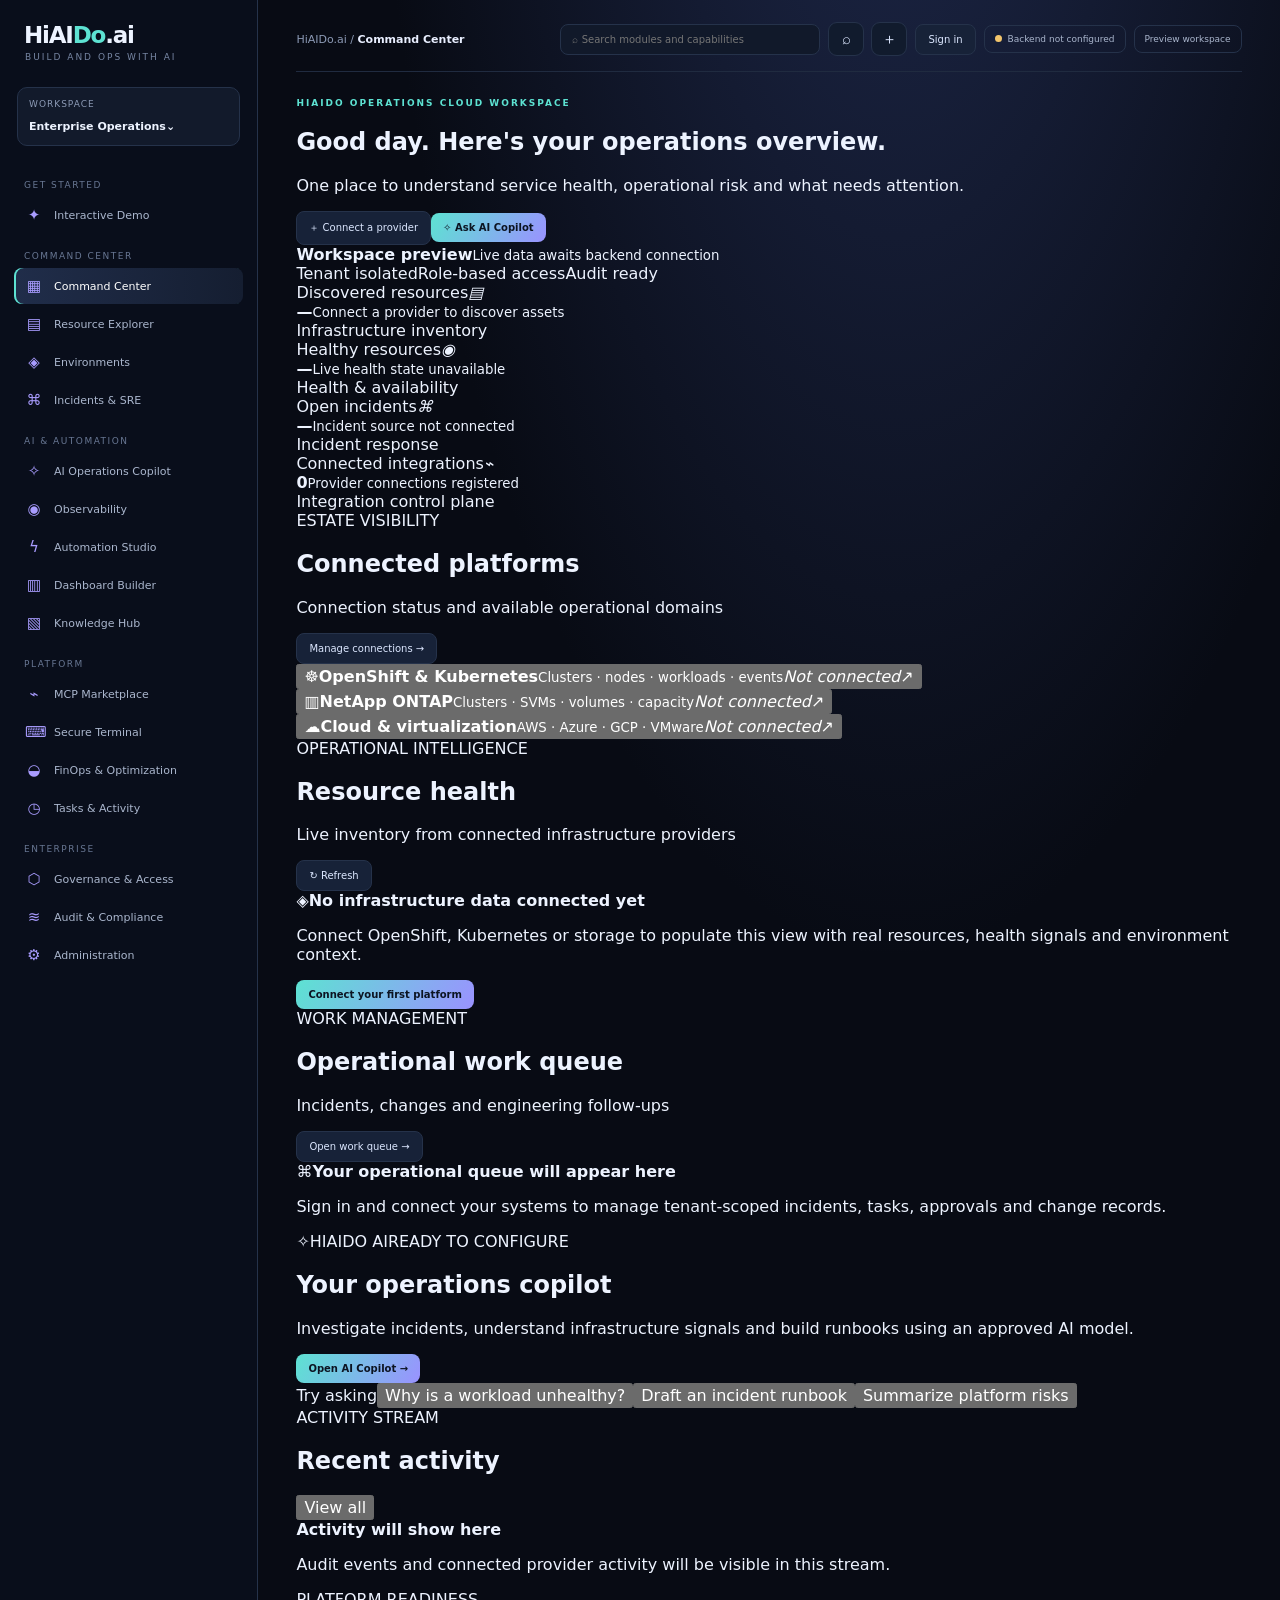
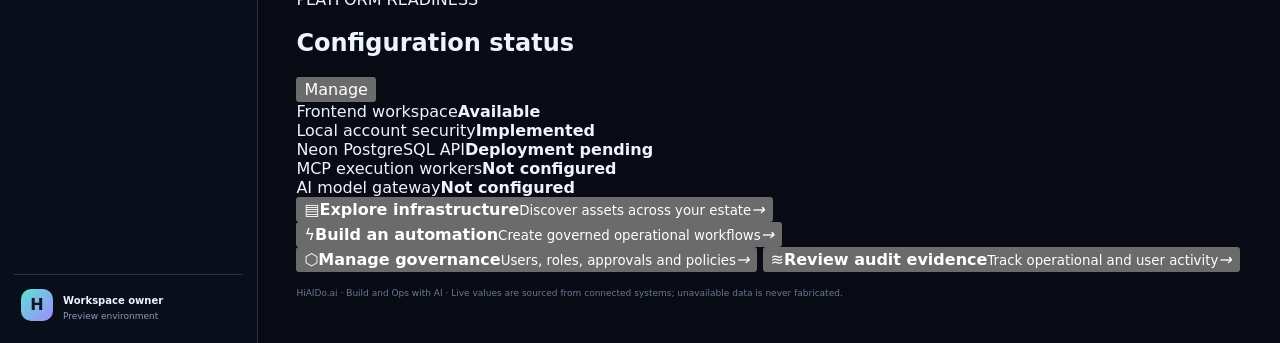
==== commit a5c8f59f: "Redesign command center as enterprise operations workspace" ====
--- a/index.html
+++ b/index.html
@@ -4,7 +4,7 @@
 :root{color-scheme:dark;--bg:#080b14;--side:#0c1120;--panel:#11192a;--panel2:#151f33;--line:#25324a;--muted:#8c9ab5;--text:#edf3ff;--cyan:#5de2d2;--violet:#a18bff;--blue:#7ba7ff;--green:#5cdbac;--amber:#f3c56c;--red:#ff788e;font-family:Inter,ui-sans-serif,system-ui,-apple-system,Segoe UI,sans-serif}
 *{box-sizing:border-box}body{margin:0;background:radial-gradient(ellipse at 70% -25%,#202b50 0,transparent 42%),var(--bg);color:var(--text);min-height:100vh}button,input,select,textarea{font:inherit}button{cursor:pointer}.app{display:flex;min-height:100vh}.sidebar{width:258px;flex:none;background:rgba(10,15,28,.96);border-right:1px solid var(--line);padding:22px 14px;display:flex;flex-direction:column;z-index:4}.brand{font-size:23px;font-weight:850;letter-spacing:-1.2px;padding:0 10px}.brand b{color:var(--cyan)}.tag{font-size:9px;letter-spacing:2px;color:#7786a3;padding:0 11px;margin:4px 0 25px}.workspace{padding:11px;border:1px solid var(--line);border-radius:10px;background:#121a2b;margin:0 3px 16px}.workspace small{display:block;color:var(--muted);font-size:9px;letter-spacing:1px;margin-bottom:6px}.workspace strong{font-size:11px}.nav-label{font-size:9px;letter-spacing:1.5px;color:#687793;margin:18px 10px 7px}.nav button{display:flex;align-items:center;gap:11px;width:100%;padding:9px 11px;border:0;border-radius:8px;background:transparent;color:#aab6cd;text-align:left;font-size:11px;margin:2px 0}.nav button:hover,.nav button.active{background:linear-gradient(90deg,#202d4a,#151e31);color:white}.nav button.active{box-shadow:inset 2px 0 var(--cyan)}.ico{width:18px;text-align:center;color:#a99cff;font-size:15px}.side-foot{margin-top:auto;border-top:1px solid var(--line);padding:14px 7px 0;display:flex;align-items:center;gap:10px}.avatar{width:32px;height:32px;border-radius:10px;background:linear-gradient(135deg,var(--cyan),var(--violet));display:grid;place-items:center;color:#101629;font-weight:900}.side-foot small{display:block;color:var(--muted);font-size:9px;margin-top:3px}.main{min-width:0;flex:1;padding:22px clamp(14px,3vw,40px) 45px;max-width:1800px;margin:0 auto}.topbar{display:flex;justify-content:space-between;align-items:center;gap:12px;border-bottom:1px solid #202b40;padding-bottom:15px;margin-bottom:26px}.crumb{font-size:11px;color:var(--muted)}.crumb b{color:#e9efff}.top-actions{display:flex;align-items:center;gap:8px}.search{width:min(260px,26vw);background:#11192a;border:1px solid var(--line);border-radius:8px;padding:9px 11px;color:var(--text);font-size:10px}.pill{border:1px solid var(--line);padding:8px 10px;border-radius:8px;color:#aab6cd;font-size:9px;white-space:nowrap}.dot{display:inline-block;width:7px;height:7px;border-radius:50%;background:var(--amber);margin-right:6px}.view{display:none}.view.active{display:block}.hero{display:flex;justify-content:space-between;align-items:flex-end;gap:20px;margin-bottom:22px}.eyebrow{font-size:9px;letter-spacing:2px;color:var(--cyan);font-weight:800}.hero h1{font-size:clamp(25px,3vw,36px);letter-spacing:-1.2px;margin:7px 0}.hero p{font-size:11px;color:var(--muted);margin:0;line-height:1.6}.actions{display:flex;gap:8px;flex-wrap:wrap}.btn{border:1px solid var(--line);background:#172238;color:#dce7ff;padding:9px 12px;border-radius:8px;font-size:10px}.btn:hover{filter:brightness(1.18)}.btn.primary{background:linear-gradient(120deg,#5de2d2,#9a92ff);border:0;color:#0c1422;font-weight:800}.btn.ghost{background:transparent}.grid4{display:grid;grid-template-columns:repeat(4,minmax(0,1fr));gap:11px;margin:18px 0}.metric,.panel,.tile{background:linear-gradient(145deg,#141e31,#101827);border:1px solid var(--line);border-radius:12px}.metric{padding:15px}.metric-top{display:flex;justify-content:space-between;color:#a0aec8;font-size:10px}.metric-value{font-size:26px;font-weight:760;letter-spacing:-1px;margin:13px 0 4px}.metric-note{font-size:9px;color:var(--muted)}.metric-note.wait{color:var(--amber)}.content{display:grid;grid-template-columns:minmax(0,1.55fr) minmax(270px,1fr);gap:12px}.panel{padding:16px;margin-bottom:12px}.panel-head{display:flex;justify-content:space-between;align-items:center;gap:10px;margin-bottom:13px}.panel-head h2{font-size:12px;margin:0}.panel-head span{font-size:9px;color:var(--muted)}.provider-grid{display:grid;grid-template-columns:repeat(3,minmax(0,1fr));gap:9px}.provider{padding:13px;border:1px solid #2a3853;border-radius:10px;background:#121c2e;min-height:105px}.provider .symbol{font-size:18px;margin-bottom:9px}.provider strong{display:block;font-size:10px}.provider p{font-size:9px;color:var(--muted);line-height:1.5;margin:5px 0}.state{font-size:9px;color:var(--amber)}.empty{border:1px dashed #35435e;border-radius:9px;padding:22px;text-align:center;color:var(--muted);font-size:10px;line-height:1.7}.empty b{display:block;color:#e1eaff;font-size:11px;margin-bottom:5px}.feed{display:flex;gap:10px;padding:10px 0;border-bottom:1px solid #253149}.feed:last-child{border:0}.feed-icon{width:28px;height:28px;border-radius:8px;background:#202d47;display:grid;place-items:center;color:var(--cyan);flex:none}.feed strong{font-size:10px}.feed p{font-size:9px;color:var(--muted);margin:4px 0 0}.notice{padding:11px 13px;border:1px solid #54472c;background:#282319;color:#e5c98e;border-radius:8px;font-size:10px;line-height:1.6;margin-bottom:12px}.info{padding:11px 13px;border:1px solid #2b4661;background:#122236;color:#b6d6f2;border-radius:8px;font-size:10px;line-height:1.6;margin-bottom:12px}.cards{display:grid;grid-template-columns:repeat(3,minmax(0,1fr));gap:11px}.tile{padding:15px;min-height:145px}.tile .symbol{font-size:20px;margin-bottom:12px}.tile h3{font-size:11px;margin:0 0 6px}.tile p{font-size:9px;color:var(--muted);line-height:1.55;margin:0 0 12px}.tile .btn{font-size:9px}.table-wrap{overflow:auto}table{border-collapse:collapse;width:100%;font-size:10px;min-width:540px}th{text-align:left;color:#8291ad;font-size:9px;letter-spacing:.7px;padding:10px 8px;border-bottom:1px solid #303c55}td{padding:12px 8px;border-bottom:1px solid #222e45;color:#d1dcf1}.status{color:var(--amber)}.status.ok{color:var(--green)}.status.bad{color:var(--red)}.field{display:flex;flex-direction:column;gap:6px;margin:10px 0}.field label{font-size:9px;color:var(--muted)}.field input,.field select,.field textarea{background:#0c1423;border:1px solid var(--line);border-radius:7px;padding:10px;color:var(--text);font-size:10px;width:100%}.field textarea{min-height:90px;resize:vertical}.split{display:grid;grid-template-columns:1fr 1fr;gap:12px}.list-row{display:flex;justify-content:space-between;align-items:center;padding:12px 0;border-bottom:1px solid #263149;font-size:10px}.list-row:last-child{border:0}.tag-chip{font-size:8px;padding:4px 7px;border-radius:20px;background:#202c44;color:#b8c9e8}.modal-backdrop{position:fixed;inset:0;background:#02050bd9;display:none;align-items:center;justify-content:center;padding:18px;z-index:10}.modal-backdrop.open{display:flex}.modal{width:min(520px,100%);background:#121b2d;border:1px solid #34425d;border-radius:14px;padding:20px;box-shadow:0 24px 90px #0009}.modal h2{font-size:16px;margin:0 0 8px}.modal p{font-size:10px;color:var(--muted);line-height:1.6}.modal-actions{display:flex;justify-content:flex-end;gap:8px;margin-top:16px}.footer{font-size:9px;color:#687894;margin-top:16px}.mobile-menu{display:none}
 @media(max-width:1050px){.sidebar{width:220px}.grid4{grid-template-columns:repeat(2,1fr)}.content{grid-template-columns:1fr}.cards{grid-template-columns:repeat(2,1fr)}}@media(max-width:700px){.sidebar{width:58px;padding:16px 6px}.brand{font-size:0;padding:0 8px}.brand:after{content:'H';font-size:22px;color:var(--cyan)}.tag,.workspace,.nav-label,.nav button span:not(.ico),.side-foot>div:not(.avatar){display:none}.nav button{justify-content:center;padding:12px 4px}.side-foot{justify-content:center}.main{padding:15px 10px}.topbar{align-items:flex-start}.search{display:none}.hero{align-items:flex-start;flex-direction:column}.provider-grid{grid-template-columns:1fr 1fr}.split{grid-template-columns:1fr}.cards{grid-template-columns:1fr}.top-actions{flex-wrap:wrap;justify-content:flex-end}}@media(max-width:420px){.grid4{gap:7px}.metric{padding:10px}.metric-value{font-size:21px}}
-</style><link rel="stylesheet" href="./enterprise.css"><link rel="stylesheet" href="./enhancements.css"><link rel="stylesheet" href="./demo.css"></head><body><div class="app">
+</style><link rel="stylesheet" href="./enterprise.css?v=3"><link rel="stylesheet" href="./enhancements.css"><link rel="stylesheet" href="./demo.css"></head><body><div class="app">
 <aside class="sidebar"><div class="brand">HiAI<b>Do</b>.ai</div><div class="tag">BUILD AND OPS WITH AI</div><div class="workspace"><small>WORKSPACE</small><strong>Enterprise Operations⌄</strong></div><nav class="nav">
 <div class="nav-label">COMMAND CENTER</div><button class="active" data-view="overview"><span class="ico">▦</span><span>Command Center</span></button><button data-view="resources"><span class="ico">▤</span><span>Resource Explorer</span></button><button data-view="environments"><span class="ico">◈</span><span>Environments</span></button><button data-view="incidents"><span class="ico">⌘</span><span>Incidents & SRE</span></button>
 <div class="nav-label">AI & AUTOMATION</div><button data-view="copilot"><span class="ico">✧</span><span>AI Operations Copilot</span></button><button data-view="observability"><span class="ico">◉</span><span>Observability</span></button><button data-view="automation"><span class="ico">ϟ</span><span>Automation Studio</span></button><button data-view="dashboards"><span class="ico">▥</span><span>Dashboard Builder</span></button><button data-view="knowledge"><span class="ico">▧</span><span>Knowledge Hub</span></button>
@@ -12,13 +12,58 @@
 <div class="nav-label">ENTERPRISE</div><button data-view="governance"><span class="ico">⬡</span><span>Governance & Access</span></button><button data-view="audit"><span class="ico">≋</span><span>Audit & Compliance</span></button><button data-view="admin"><span class="ico">⚙</span><span>Administration</span></button>
 </nav><div class="side-foot"><div class="avatar">H</div><div><strong style="font-size:10px">Workspace owner</strong><small>Preview environment</small></div></div></aside>
 <main class="main"><div class="topbar"><div class="crumb">HiAIDo.ai / <b id="crumb">Command Center</b></div><div class="top-actions"><input id="global-search" class="search" placeholder="⌕ Search modules and capabilities"><button class="btn" id="auth-button" onclick="openLogin()">Sign in</button><span class="pill" id="api-state"><i class="dot"></i>Backend not configured</span><span class="pill">Preview workspace</span></div></div>
-<section class="view active" id="overview"><div class="hero"><div><div class="eyebrow">UNIFIED AI CLOUD OPERATIONS</div><h1>Operate everything. Understand anything.</h1><p>One intelligent workspace for infrastructure, cloud platforms, automation and operational intelligence.</p></div><div class="actions"><button class="btn" onclick="navigate('marketplace')">＋ Add integration</button><button class="btn primary" onclick="navigate('copilot')">✧ Open AI Copilot</button></div></div>
-<div class="info">This is the product preview. Live infrastructure metrics, AI inference and enterprise actions activate only after the protected backend and identity provider are configured. No operational values are fabricated.</div>
-<div class="grid4"><div class="metric"><div class="metric-top">Discovered resources <span>▤</span></div><div class="metric-value" id="resources">—</div><div class="metric-note wait" id="resources-note">Waiting for live provider data</div></div><div class="metric"><div class="metric-top">Healthy resources <span>◉</span></div><div class="metric-value" id="healthy">—</div><div class="metric-note">Live health state unavailable</div></div><div class="metric"><div class="metric-top">Open incidents <span>⌘</span></div><div class="metric-value" id="incident-count">—</div><div class="metric-note">Incident provider not connected</div></div><div class="metric"><div class="metric-top">Registered integrations <span>⌁</span></div><div class="metric-value" id="integration-count">0</div><div class="metric-note">No provider connections yet</div></div></div>
-<div class="content"><div><div class="panel"><div class="panel-head"><h2>Integration health</h2><span>Provider connection status</span></div><div class="provider-grid"><div class="provider"><div class="symbol">☸</div><strong>OpenShift & Kubernetes</strong><p>Clusters, nodes, namespaces, workloads and events</p><span class="state" id="openshift-state">● Not connected</span></div><div class="provider"><div class="symbol">▥</div><strong>NetApp ONTAP</strong><p>Clusters, SVMs, volumes, capacity and performance</p><span class="state" id="ontap-state">● Not connected</span></div><div class="provider"><div class="symbol">☁</div><strong>Cloud & Virtualization</strong><p>AWS, Azure, GCP and VMware inventory</p><span class="state">● Not connected</span></div></div></div>
-<div class="panel"><div class="panel-head"><h2>Resource health overview</h2><span id="updated">Awaiting backend</span></div><div class="empty" id="health-empty"><b>No live resource inventory</b>Connect an authorized infrastructure provider to populate health, capacity and performance data.</div><div id="health-table" class="table-wrap" hidden><table><thead><tr><th>RESOURCE</th><th>TYPE</th><th>SCOPE</th><th>STATUS</th></tr></thead><tbody id="health-rows"></tbody></table></div></div>
-<div class="panel"><div class="panel-head"><h2>Explore the platform</h2><span>Product capabilities</span></div><div class="cards"><div class="tile"><div class="symbol">✧</div><h3>AI Operations Copilot</h3><p>Investigate issues, understand logs and generate evidence-based recommendations.</p><button class="btn" onclick="navigate('copilot')">Explore Copilot →</button></div><div class="tile"><div class="symbol">ϟ</div><h3>Automation Studio</h3><p>Design reusable workflows with approvals, schedules and execution history.</p><button class="btn" onclick="navigate('automation')">Build workflow →</button></div><div class="tile"><div class="symbol">⌁</div><h3>MCP Marketplace</h3><p>Discover and connect tools with scoped permissions and isolated execution.</p><button class="btn" onclick="navigate('marketplace')">Browse integrations →</button></div></div></div></div>
-<div><div class="panel"><div class="panel-head"><h2>AI operations assistant</h2><span class="tag-chip">Model connection required</span></div><div class="empty"><b>Your AI workspace is ready to configure</b>Connect an approved model and MCP tools to enable grounded operational reasoning and action planning.</div><button class="btn primary" style="width:100%;margin-top:11px" onclick="navigate('copilot')">Open AI workspace →</button></div><div class="panel"><div class="panel-head"><h2>Recent activity</h2><span>Live event stream</span></div><div class="empty" id="activity-empty">No activity source connected. User actions, automation runs and infrastructure events will appear here.</div><div id="activity-list"></div></div><div class="panel"><div class="panel-head"><h2>Platform readiness</h2><span>Deployment checklist</span></div><div class="list-row"><span>Frontend preview</span><span class="tag-chip">Available</span></div><div class="list-row"><span>API backend</span><span class="tag-chip">Pending</span></div><div class="list-row"><span>Entra authentication</span><span class="tag-chip">Pending</span></div><div class="list-row"><span>MCP worker runtime</span><span class="tag-chip">Pending</span></div><div class="list-row"><span>Persistent database</span><span class="tag-chip">Pending</span></div></div></div></div><div class="footer">HiAIDo.ai · Build and Ops with AI · Preview mode · Live data is never replaced with invented metrics.</div></section>
+<section class="view active" id="overview">
+<div class="command-welcome">
+ <div><div class="eyebrow">HIAIDO OPERATIONS CLOUD <span class="live-indicator">WORKSPACE</span></div><h1>Good day. Here's your operations overview.</h1><p>One place to understand service health, operational risk and what needs attention.</p></div>
+ <div class="command-welcome-actions"><button class="btn" onclick="navigate('marketplace')">＋ Connect a provider</button><button class="btn primary" onclick="navigate('copilot')">✧ Ask AI Copilot</button></div>
+</div>
+<div class="ops-status-strip"><div><span class="status-pulse"></span><b id="api-state-label">Workspace preview</b><small id="updated">Live data awaits backend connection</small></div><div class="ops-strip-right"><span class="ops-tag">Tenant isolated</span><span class="ops-tag">Role-based access</span><span class="ops-tag">Audit ready</span></div></div>
+<div class="ops-kpi-grid">
+ <article class="ops-kpi"><div class="ops-kpi-head"><span>Discovered resources</span><i>▤</i></div><strong id="resources">—</strong><small id="resources-note">Connect a provider to discover assets</small><div class="ops-kpi-foot">Infrastructure inventory</div></article>
+ <article class="ops-kpi"><div class="ops-kpi-head"><span>Healthy resources</span><i>◉</i></div><strong id="healthy">—</strong><small>Live health state unavailable</small><div class="ops-kpi-foot">Health & availability</div></article>
+ <article class="ops-kpi"><div class="ops-kpi-head"><span>Open incidents</span><i>⌘</i></div><strong id="incident-count">—</strong><small>Incident source not connected</small><div class="ops-kpi-foot">Incident response</div></article>
+ <article class="ops-kpi"><div class="ops-kpi-head"><span>Connected integrations</span><i>⌁</i></div><strong id="integration-count">0</strong><small>Provider connections registered</small><div class="ops-kpi-foot">Integration control plane</div></article>
+</div>
+<div class="ops-main-grid">
+ <div class="ops-primary-column">
+  <section class="ops-card">
+   <div class="ops-card-heading"><div><span class="ops-overline">ESTATE VISIBILITY</span><h2>Connected platforms</h2><p>Connection status and available operational domains</p></div><button class="btn" onclick="navigate('marketplace')">Manage connections →</button></div>
+   <div class="ops-provider-grid">
+    <button class="ops-provider" onclick="navigate('marketplace')"><span class="ops-provider-icon">☸</span><span class="ops-provider-copy"><b>OpenShift & Kubernetes</b><small>Clusters · nodes · workloads · events</small><em id="openshift-state">Not connected</em></span><span class="ops-provider-arrow">↗</span></button>
+    <button class="ops-provider" onclick="navigate('marketplace')"><span class="ops-provider-icon">▥</span><span class="ops-provider-copy"><b>NetApp ONTAP</b><small>Clusters · SVMs · volumes · capacity</small><em id="ontap-state">Not connected</em></span><span class="ops-provider-arrow">↗</span></button>
+    <button class="ops-provider" onclick="navigate('marketplace')"><span class="ops-provider-icon">☁</span><span class="ops-provider-copy"><b>Cloud & virtualization</b><small>AWS · Azure · GCP · VMware</small><em>Not connected</em></span><span class="ops-provider-arrow">↗</span></button>
+   </div>
+  </section>
+  <section class="ops-card">
+   <div class="ops-card-heading"><div><span class="ops-overline">OPERATIONAL INTELLIGENCE</span><h2>Resource health</h2><p>Live inventory from connected infrastructure providers</p></div><button class="btn" onclick="refreshData()">↻ Refresh</button></div>
+   <div class="ops-empty-state" id="health-empty"><span class="ops-empty-icon">◈</span><b>No infrastructure data connected yet</b><p>Connect OpenShift, Kubernetes or storage to populate this view with real resources, health signals and environment context.</p><button class="btn primary" onclick="navigate('marketplace')">Connect your first platform</button></div>
+   <div id="health-table" class="table-wrap" hidden><table><thead><tr><th>RESOURCE</th><th>TYPE</th><th>ENVIRONMENT</th><th>HEALTH</th></tr></thead><tbody id="health-rows"></tbody></table></div>
+  </section>
+  <section class="ops-card">
+   <div class="ops-card-heading"><div><span class="ops-overline">WORK MANAGEMENT</span><h2>Operational work queue</h2><p>Incidents, changes and engineering follow-ups</p></div><button class="btn" onclick="navigate('incidents')">Open work queue →</button></div>
+   <div class="ops-empty-state compact"><span class="ops-empty-icon">⌘</span><b>Your operational queue will appear here</b><p>Sign in and connect your systems to manage tenant-scoped incidents, tasks, approvals and change records.</p></div>
+  </section>
+ </div>
+ <aside class="ops-secondary-column">
+  <section class="ops-ai-card"><div class="ops-ai-top"><span class="ops-ai-mark">✧</span><span class="ops-ai-label">HIAIDO AI</span><span class="ops-ai-status">READY TO CONFIGURE</span></div><h2>Your operations copilot</h2><p>Investigate incidents, understand infrastructure signals and build runbooks using an approved AI model.</p><button class="btn primary" onclick="navigate('copilot')">Open AI Copilot <span>→</span></button><div class="ops-ai-prompts"><span>Try asking</span><button onclick="navigate('copilot')">Why is a workload unhealthy?</button><button onclick="navigate('copilot')">Draft an incident runbook</button><button onclick="navigate('copilot')">Summarize platform risks</button></div></section>
+  <section class="ops-card"><div class="ops-card-heading"><div><span class="ops-overline">ACTIVITY STREAM</span><h2>Recent activity</h2></div><button class="text-action" onclick="navigate('activity')">View all</button></div><div class="ops-empty-state compact" id="activity-empty"><b>Activity will show here</b><p>Audit events and connected provider activity will be visible in this stream.</p></div><div id="activity-list"></div></section>
+  <section class="ops-card"><div class="ops-card-heading"><div><span class="ops-overline">PLATFORM READINESS</span><h2>Configuration status</h2></div><button class="text-action" onclick="navigate('admin')">Manage</button></div>
+   <div class="ops-readiness-row"><span>Frontend workspace</span><b class="readiness-ready">Available</b></div>
+   <div class="ops-readiness-row"><span>Local account security</span><b class="readiness-ready">Implemented</b></div>
+   <div class="ops-readiness-row"><span>Neon PostgreSQL API</span><b class="readiness-pending">Deployment pending</b></div>
+   <div class="ops-readiness-row"><span>MCP execution workers</span><b class="readiness-pending">Not configured</b></div>
+   <div class="ops-readiness-row"><span>AI model gateway</span><b class="readiness-pending">Not configured</b></div>
+  </section>
+ </aside>
+</div>
+<div class="ops-bottom-grid">
+ <button class="ops-launch-card" onclick="navigate('resources')"><span>▤</span><b>Explore infrastructure</b><small>Discover assets across your estate</small><i>→</i></button>
+ <button class="ops-launch-card" onclick="navigate('automation')"><span>ϟ</span><b>Build an automation</b><small>Create governed operational workflows</small><i>→</i></button>
+ <button class="ops-launch-card" onclick="navigate('governance')"><span>⬡</span><b>Manage governance</b><small>Users, roles, approvals and policies</small><i>→</i></button>
+ <button class="ops-launch-card" onclick="navigate('audit')"><span>≋</span><b>Review audit evidence</b><small>Track operational and user activity</small><i>→</i></button>
+</div>
+<div class="footer">HiAIDo.ai · Build and Ops with AI · Live values are sourced from connected systems; unavailable data is never fabricated.</div>
+</section>
 <section class="view" id="resources"><div class="hero"><div><div class="eyebrow">DISCOVERY & VISIBILITY</div><h1>Resource Explorer</h1><p>Unified inventory across clusters, cloud accounts, storage and virtualization.</p></div><button class="btn" onclick="refreshData()">↻ Refresh live inventory</button></div><div class="panel"><div class="empty"><b>Resource discovery is awaiting provider connections</b>Once connected, filter resources by provider, environment, owner, labels, health and cost allocation.</div></div></section>
 <section class="view" id="environments"><div class="hero"><div><div class="eyebrow">DEPLOYMENT LANDSCAPE</div><h1>Environments</h1><p>Manage visibility across development, staging, production and disaster recovery.</p></div></div><div class="cards"><div class="tile"><div class="symbol">🧪</div><h3>Development</h3><p>Cluster and application discovery, deployment status and drift detection.</p><span class="tag-chip">Provider connection required</span></div><div class="tile"><div class="symbol">◇</div><h3>Staging</h3><p>Release readiness, pre-production health and change validation.</p><span class="tag-chip">Provider connection required</span></div><div class="tile"><div class="symbol">🚀</div><h3>Production</h3><p>Critical service health, SLOs, approvals and operational guardrails.</p><span class="tag-chip">Provider connection required</span></div></div></section>
 <section class="view" id="incidents"><div class="hero"><div><div class="eyebrow">SITE RELIABILITY ENGINEERING</div><h1>Incidents & SRE</h1><p>Incident lifecycle, impact analysis, response coordination and postmortems.</p></div><button class="btn" onclick="showModal('Incident management','Incident creation and paging require an authorized incident-management integration. Connect PagerDuty, ServiceNow or Jira Service Management through the marketplace.')">＋ New incident</button></div><div class="split"><div class="panel"><div class="panel-head"><h2>Incident queue</h2><span>Live provider required</span></div><div class="empty"><b>No incident source connected</b>Connect your incident platform to view severity, ownership, SLA timers and current status.</div></div><div class="panel"><div class="panel-head"><h2>SRE toolkit</h2></div><div class="list-row"><span>Service level objectives</span><span class="tag-chip">Configure</span></div><div class="list-row"><span>Error budget tracking</span><span class="tag-chip">Configure</span></div><div class="list-row"><span>Root-cause analysis</span><span class="tag-chip">AI enabled later</span></div><div class="list-row"><span>Post-incident reviews</span><span class="tag-chip">Workflow</span></div></div></div></section>
@@ -74,4 +119,4 @@
 async function refreshData(){if(!API_BASE){document.getElementById('api-state').innerHTML='<i class="dot"></i>Backend not configured';return}if(!accessToken){document.getElementById('api-state').innerHTML='<i class="dot"></i>Sign in required';return}try{const d=await api('/api/v1/overview');document.getElementById('api-state').innerHTML='<i class="dot" style="background:var(--green)"></i>API connected';document.getElementById('resources').textContent=d.resource_count??'—';document.getElementById('healthy').textContent=d.healthy_count??'—';document.getElementById('incident-count').textContent=d.active_operations??'—';document.getElementById('integration-count').textContent=d.registered_integrations??0;document.getElementById('resources-note').textContent='Updated from live API';setState('openshift-state',!!d.providers?.openshift?.connected);setState('ontap-state',!!d.providers?.ontap?.connected);document.getElementById('updated').textContent='Updated '+new Date().toLocaleTimeString();if(Array.isArray(d.resources)&&d.resources.length){document.getElementById('health-empty').hidden=true;document.getElementById('health-table').hidden=false;document.getElementById('health-rows').innerHTML=d.resources.map(x=>'<tr><td>'+safe(x.name)+'</td><td>'+safe(x.type)+'</td><td>'+safe(x.environment)+'</td><td><span class="status '+(x.status==='Healthy'?'ok':x.status==='Critical'?'bad':'')+'">'+safe(x.status)+'</span></td></tr>').join('')}if(Array.isArray(d.activity)&&d.activity.length){document.getElementById('activity-empty').hidden=true;document.getElementById('activity-list').innerHTML=d.activity.map(x=>'<div class="feed"><div class="feed-icon">◷</div><div><strong>'+safe(x.title)+'</strong><p>'+safe(x.source)+' · '+safe(x.time)+'</p></div></div>').join('')}}catch(e){document.getElementById('api-state').innerHTML='<i class="dot"></i>API unavailable';document.getElementById('resources-note').textContent=e.message}}
 document.getElementById('global-search').addEventListener('keydown',e=>{if(e.key==='Enter'){const q=e.target.value.toLowerCase();const hit=[...document.querySelectorAll('.nav button')].find(b=>b.innerText.toLowerCase().includes(q));if(hit)navigate(hit.dataset.view);else showModal('No matching module','Try searching for AI, monitoring, automation, marketplace, cost, terminal or governance.')}});
 if(API_BASE)document.getElementById('api-url').value=API_BASE;updateAuthUi();refreshData();setInterval(refreshData,60000);
-</script><script src="./enhancements.js"></script><script src="./enterprise.js"></script><script src="./demo.js"></script></body></html>+</script><script src="./enhancements.js"></script><script src="./enterprise.js?v=3"></script><script src="./demo.js"></script></body></html>
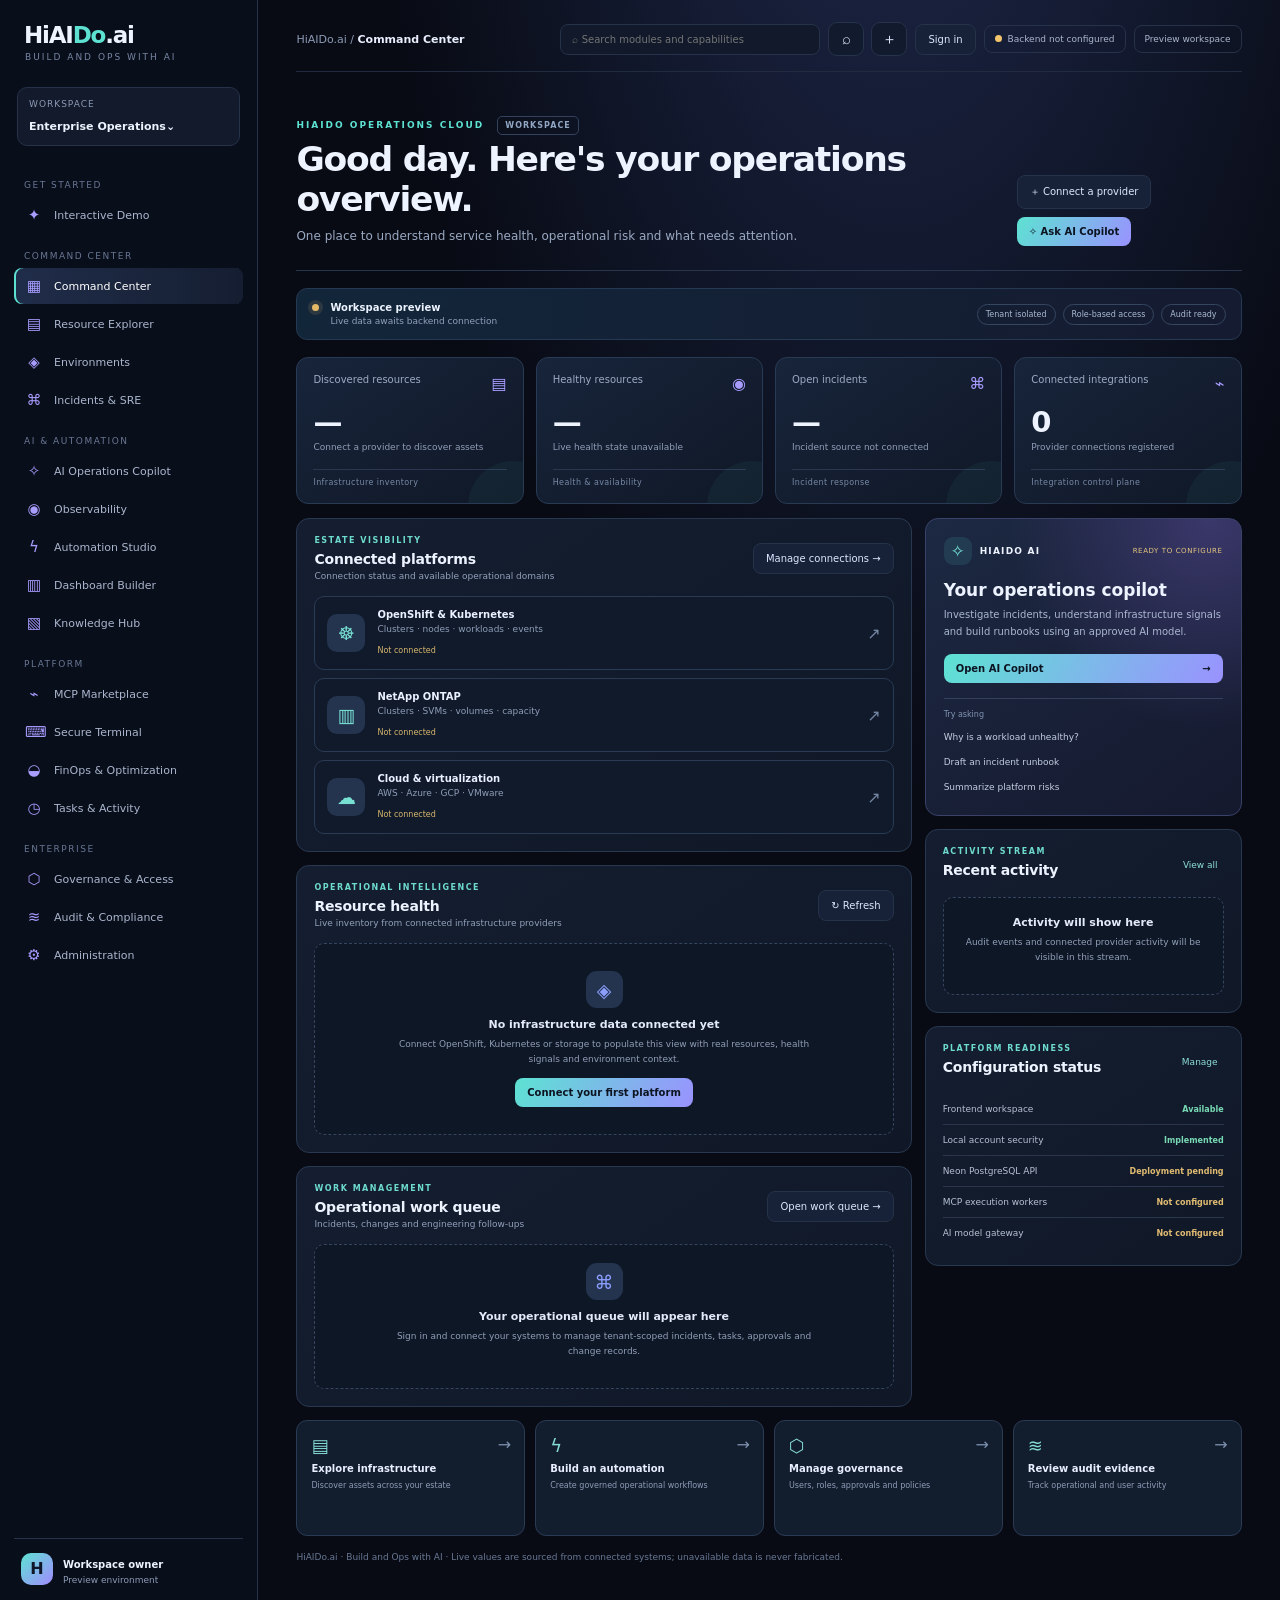
==== commit 70df644d: "Force refresh of redesigned enterprise workspace assets" ====
--- a/index.html
+++ b/index.html
@@ -4,7 +4,7 @@
 :root{color-scheme:dark;--bg:#080b14;--side:#0c1120;--panel:#11192a;--panel2:#151f33;--line:#25324a;--muted:#8c9ab5;--text:#edf3ff;--cyan:#5de2d2;--violet:#a18bff;--blue:#7ba7ff;--green:#5cdbac;--amber:#f3c56c;--red:#ff788e;font-family:Inter,ui-sans-serif,system-ui,-apple-system,Segoe UI,sans-serif}
 *{box-sizing:border-box}body{margin:0;background:radial-gradient(ellipse at 70% -25%,#202b50 0,transparent 42%),var(--bg);color:var(--text);min-height:100vh}button,input,select,textarea{font:inherit}button{cursor:pointer}.app{display:flex;min-height:100vh}.sidebar{width:258px;flex:none;background:rgba(10,15,28,.96);border-right:1px solid var(--line);padding:22px 14px;display:flex;flex-direction:column;z-index:4}.brand{font-size:23px;font-weight:850;letter-spacing:-1.2px;padding:0 10px}.brand b{color:var(--cyan)}.tag{font-size:9px;letter-spacing:2px;color:#7786a3;padding:0 11px;margin:4px 0 25px}.workspace{padding:11px;border:1px solid var(--line);border-radius:10px;background:#121a2b;margin:0 3px 16px}.workspace small{display:block;color:var(--muted);font-size:9px;letter-spacing:1px;margin-bottom:6px}.workspace strong{font-size:11px}.nav-label{font-size:9px;letter-spacing:1.5px;color:#687793;margin:18px 10px 7px}.nav button{display:flex;align-items:center;gap:11px;width:100%;padding:9px 11px;border:0;border-radius:8px;background:transparent;color:#aab6cd;text-align:left;font-size:11px;margin:2px 0}.nav button:hover,.nav button.active{background:linear-gradient(90deg,#202d4a,#151e31);color:white}.nav button.active{box-shadow:inset 2px 0 var(--cyan)}.ico{width:18px;text-align:center;color:#a99cff;font-size:15px}.side-foot{margin-top:auto;border-top:1px solid var(--line);padding:14px 7px 0;display:flex;align-items:center;gap:10px}.avatar{width:32px;height:32px;border-radius:10px;background:linear-gradient(135deg,var(--cyan),var(--violet));display:grid;place-items:center;color:#101629;font-weight:900}.side-foot small{display:block;color:var(--muted);font-size:9px;margin-top:3px}.main{min-width:0;flex:1;padding:22px clamp(14px,3vw,40px) 45px;max-width:1800px;margin:0 auto}.topbar{display:flex;justify-content:space-between;align-items:center;gap:12px;border-bottom:1px solid #202b40;padding-bottom:15px;margin-bottom:26px}.crumb{font-size:11px;color:var(--muted)}.crumb b{color:#e9efff}.top-actions{display:flex;align-items:center;gap:8px}.search{width:min(260px,26vw);background:#11192a;border:1px solid var(--line);border-radius:8px;padding:9px 11px;color:var(--text);font-size:10px}.pill{border:1px solid var(--line);padding:8px 10px;border-radius:8px;color:#aab6cd;font-size:9px;white-space:nowrap}.dot{display:inline-block;width:7px;height:7px;border-radius:50%;background:var(--amber);margin-right:6px}.view{display:none}.view.active{display:block}.hero{display:flex;justify-content:space-between;align-items:flex-end;gap:20px;margin-bottom:22px}.eyebrow{font-size:9px;letter-spacing:2px;color:var(--cyan);font-weight:800}.hero h1{font-size:clamp(25px,3vw,36px);letter-spacing:-1.2px;margin:7px 0}.hero p{font-size:11px;color:var(--muted);margin:0;line-height:1.6}.actions{display:flex;gap:8px;flex-wrap:wrap}.btn{border:1px solid var(--line);background:#172238;color:#dce7ff;padding:9px 12px;border-radius:8px;font-size:10px}.btn:hover{filter:brightness(1.18)}.btn.primary{background:linear-gradient(120deg,#5de2d2,#9a92ff);border:0;color:#0c1422;font-weight:800}.btn.ghost{background:transparent}.grid4{display:grid;grid-template-columns:repeat(4,minmax(0,1fr));gap:11px;margin:18px 0}.metric,.panel,.tile{background:linear-gradient(145deg,#141e31,#101827);border:1px solid var(--line);border-radius:12px}.metric{padding:15px}.metric-top{display:flex;justify-content:space-between;color:#a0aec8;font-size:10px}.metric-value{font-size:26px;font-weight:760;letter-spacing:-1px;margin:13px 0 4px}.metric-note{font-size:9px;color:var(--muted)}.metric-note.wait{color:var(--amber)}.content{display:grid;grid-template-columns:minmax(0,1.55fr) minmax(270px,1fr);gap:12px}.panel{padding:16px;margin-bottom:12px}.panel-head{display:flex;justify-content:space-between;align-items:center;gap:10px;margin-bottom:13px}.panel-head h2{font-size:12px;margin:0}.panel-head span{font-size:9px;color:var(--muted)}.provider-grid{display:grid;grid-template-columns:repeat(3,minmax(0,1fr));gap:9px}.provider{padding:13px;border:1px solid #2a3853;border-radius:10px;background:#121c2e;min-height:105px}.provider .symbol{font-size:18px;margin-bottom:9px}.provider strong{display:block;font-size:10px}.provider p{font-size:9px;color:var(--muted);line-height:1.5;margin:5px 0}.state{font-size:9px;color:var(--amber)}.empty{border:1px dashed #35435e;border-radius:9px;padding:22px;text-align:center;color:var(--muted);font-size:10px;line-height:1.7}.empty b{display:block;color:#e1eaff;font-size:11px;margin-bottom:5px}.feed{display:flex;gap:10px;padding:10px 0;border-bottom:1px solid #253149}.feed:last-child{border:0}.feed-icon{width:28px;height:28px;border-radius:8px;background:#202d47;display:grid;place-items:center;color:var(--cyan);flex:none}.feed strong{font-size:10px}.feed p{font-size:9px;color:var(--muted);margin:4px 0 0}.notice{padding:11px 13px;border:1px solid #54472c;background:#282319;color:#e5c98e;border-radius:8px;font-size:10px;line-height:1.6;margin-bottom:12px}.info{padding:11px 13px;border:1px solid #2b4661;background:#122236;color:#b6d6f2;border-radius:8px;font-size:10px;line-height:1.6;margin-bottom:12px}.cards{display:grid;grid-template-columns:repeat(3,minmax(0,1fr));gap:11px}.tile{padding:15px;min-height:145px}.tile .symbol{font-size:20px;margin-bottom:12px}.tile h3{font-size:11px;margin:0 0 6px}.tile p{font-size:9px;color:var(--muted);line-height:1.55;margin:0 0 12px}.tile .btn{font-size:9px}.table-wrap{overflow:auto}table{border-collapse:collapse;width:100%;font-size:10px;min-width:540px}th{text-align:left;color:#8291ad;font-size:9px;letter-spacing:.7px;padding:10px 8px;border-bottom:1px solid #303c55}td{padding:12px 8px;border-bottom:1px solid #222e45;color:#d1dcf1}.status{color:var(--amber)}.status.ok{color:var(--green)}.status.bad{color:var(--red)}.field{display:flex;flex-direction:column;gap:6px;margin:10px 0}.field label{font-size:9px;color:var(--muted)}.field input,.field select,.field textarea{background:#0c1423;border:1px solid var(--line);border-radius:7px;padding:10px;color:var(--text);font-size:10px;width:100%}.field textarea{min-height:90px;resize:vertical}.split{display:grid;grid-template-columns:1fr 1fr;gap:12px}.list-row{display:flex;justify-content:space-between;align-items:center;padding:12px 0;border-bottom:1px solid #263149;font-size:10px}.list-row:last-child{border:0}.tag-chip{font-size:8px;padding:4px 7px;border-radius:20px;background:#202c44;color:#b8c9e8}.modal-backdrop{position:fixed;inset:0;background:#02050bd9;display:none;align-items:center;justify-content:center;padding:18px;z-index:10}.modal-backdrop.open{display:flex}.modal{width:min(520px,100%);background:#121b2d;border:1px solid #34425d;border-radius:14px;padding:20px;box-shadow:0 24px 90px #0009}.modal h2{font-size:16px;margin:0 0 8px}.modal p{font-size:10px;color:var(--muted);line-height:1.6}.modal-actions{display:flex;justify-content:flex-end;gap:8px;margin-top:16px}.footer{font-size:9px;color:#687894;margin-top:16px}.mobile-menu{display:none}
 @media(max-width:1050px){.sidebar{width:220px}.grid4{grid-template-columns:repeat(2,1fr)}.content{grid-template-columns:1fr}.cards{grid-template-columns:repeat(2,1fr)}}@media(max-width:700px){.sidebar{width:58px;padding:16px 6px}.brand{font-size:0;padding:0 8px}.brand:after{content:'H';font-size:22px;color:var(--cyan)}.tag,.workspace,.nav-label,.nav button span:not(.ico),.side-foot>div:not(.avatar){display:none}.nav button{justify-content:center;padding:12px 4px}.side-foot{justify-content:center}.main{padding:15px 10px}.topbar{align-items:flex-start}.search{display:none}.hero{align-items:flex-start;flex-direction:column}.provider-grid{grid-template-columns:1fr 1fr}.split{grid-template-columns:1fr}.cards{grid-template-columns:1fr}.top-actions{flex-wrap:wrap;justify-content:flex-end}}@media(max-width:420px){.grid4{gap:7px}.metric{padding:10px}.metric-value{font-size:21px}}
-</style><link rel="stylesheet" href="./enterprise.css?v=3"><link rel="stylesheet" href="./enhancements.css"><link rel="stylesheet" href="./demo.css"></head><body><div class="app">
+</style><link rel="stylesheet" href="./enterprise.css?v=20261113-2"><link rel="stylesheet" href="./enhancements.css"><link rel="stylesheet" href="./demo.css"></head><body><div class="app">
 <aside class="sidebar"><div class="brand">HiAI<b>Do</b>.ai</div><div class="tag">BUILD AND OPS WITH AI</div><div class="workspace"><small>WORKSPACE</small><strong>Enterprise Operations⌄</strong></div><nav class="nav">
 <div class="nav-label">COMMAND CENTER</div><button class="active" data-view="overview"><span class="ico">▦</span><span>Command Center</span></button><button data-view="resources"><span class="ico">▤</span><span>Resource Explorer</span></button><button data-view="environments"><span class="ico">◈</span><span>Environments</span></button><button data-view="incidents"><span class="ico">⌘</span><span>Incidents & SRE</span></button>
 <div class="nav-label">AI & AUTOMATION</div><button data-view="copilot"><span class="ico">✧</span><span>AI Operations Copilot</span></button><button data-view="observability"><span class="ico">◉</span><span>Observability</span></button><button data-view="automation"><span class="ico">ϟ</span><span>Automation Studio</span></button><button data-view="dashboards"><span class="ico">▥</span><span>Dashboard Builder</span></button><button data-view="knowledge"><span class="ico">▧</span><span>Knowledge Hub</span></button>
@@ -119,4 +119,4 @@
 async function refreshData(){if(!API_BASE){document.getElementById('api-state').innerHTML='<i class="dot"></i>Backend not configured';return}if(!accessToken){document.getElementById('api-state').innerHTML='<i class="dot"></i>Sign in required';return}try{const d=await api('/api/v1/overview');document.getElementById('api-state').innerHTML='<i class="dot" style="background:var(--green)"></i>API connected';document.getElementById('resources').textContent=d.resource_count??'—';document.getElementById('healthy').textContent=d.healthy_count??'—';document.getElementById('incident-count').textContent=d.active_operations??'—';document.getElementById('integration-count').textContent=d.registered_integrations??0;document.getElementById('resources-note').textContent='Updated from live API';setState('openshift-state',!!d.providers?.openshift?.connected);setState('ontap-state',!!d.providers?.ontap?.connected);document.getElementById('updated').textContent='Updated '+new Date().toLocaleTimeString();if(Array.isArray(d.resources)&&d.resources.length){document.getElementById('health-empty').hidden=true;document.getElementById('health-table').hidden=false;document.getElementById('health-rows').innerHTML=d.resources.map(x=>'<tr><td>'+safe(x.name)+'</td><td>'+safe(x.type)+'</td><td>'+safe(x.environment)+'</td><td><span class="status '+(x.status==='Healthy'?'ok':x.status==='Critical'?'bad':'')+'">'+safe(x.status)+'</span></td></tr>').join('')}if(Array.isArray(d.activity)&&d.activity.length){document.getElementById('activity-empty').hidden=true;document.getElementById('activity-list').innerHTML=d.activity.map(x=>'<div class="feed"><div class="feed-icon">◷</div><div><strong>'+safe(x.title)+'</strong><p>'+safe(x.source)+' · '+safe(x.time)+'</p></div></div>').join('')}}catch(e){document.getElementById('api-state').innerHTML='<i class="dot"></i>API unavailable';document.getElementById('resources-note').textContent=e.message}}
 document.getElementById('global-search').addEventListener('keydown',e=>{if(e.key==='Enter'){const q=e.target.value.toLowerCase();const hit=[...document.querySelectorAll('.nav button')].find(b=>b.innerText.toLowerCase().includes(q));if(hit)navigate(hit.dataset.view);else showModal('No matching module','Try searching for AI, monitoring, automation, marketplace, cost, terminal or governance.')}});
 if(API_BASE)document.getElementById('api-url').value=API_BASE;updateAuthUi();refreshData();setInterval(refreshData,60000);
-</script><script src="./enhancements.js"></script><script src="./enterprise.js?v=3"></script><script src="./demo.js"></script></body></html>+</script><script src="./enhancements.js"></script><script src="./enterprise.js?v=20261113-2"></script><script src="./demo.js"></script></body></html>
--- a/enterprise.css
+++ b/enterprise.css
@@ -27,3 +27,46 @@
 .nav .nav-label{user-select:none}
 @media(max-width:850px){.enterprise-tools .enterprise-shortcut{display:none}.top-actions .pill:last-child{display:none}}
 @media(max-width:650px){.sidebar{width:68px;padding:17px 7px}.brand{font-size:0;padding:0 8px}.brand:before{content:"H";font-size:23px;color:var(--cyan)}.tag,.workspace,.nav-label,.nav button span:not(.ico),.side-foot>div:not(.avatar){display:none!important}.nav button{justify-content:center;padding:12px 5px}.nav button .ico{font-size:18px}.side-foot{justify-content:center;padding:12px 0}.main{padding:14px 10px 30px}.topbar{align-items:flex-start;flex-wrap:wrap}.top-actions{width:100%;flex-wrap:wrap}.search{flex:1;width:auto;min-width:100px}.crumb{padding-top:7px}.enterprise-tools{gap:5px}}
+
+
+/* Full command-center redesign */
+.command-welcome{display:flex;justify-content:space-between;align-items:flex-end;gap:24px;padding:22px 0 24px;border-bottom:1px solid #27354d}
+.command-welcome h1{font-size:clamp(25px,2.7vw,36px);line-height:1.16;letter-spacing:-1.25px;margin:9px 0 8px;font-weight:760}
+.command-welcome p{font-size:12px;color:#9aa9c2;margin:0;line-height:1.6}
+.command-welcome-actions{display:flex;gap:8px;flex-wrap:wrap}
+.live-indicator{font-size:8px;letter-spacing:1px;color:#91a7c4;border:1px solid #33435e;padding:4px 7px;border-radius:5px;margin-left:8px}
+.ops-status-strip{display:flex;align-items:center;justify-content:space-between;gap:12px;padding:13px 15px;margin:17px 0;border:1px solid #263952;border-radius:11px;background:linear-gradient(100deg,#12263a,#151b30)}
+.ops-status-strip>div:first-child{display:grid;grid-template-columns:9px auto;gap:3px 9px;align-items:center}.ops-status-strip b{font-size:10px}.ops-status-strip small{grid-column:2;color:#91a0ba;font-size:9px}
+.status-pulse{width:7px;height:7px;border-radius:50%;background:#e4b965;box-shadow:0 0 0 4px #e4b96520}
+.ops-strip-right{display:flex;gap:7px;flex-wrap:wrap}.ops-tag{font-size:8px;color:#a9bad2;padding:5px 8px;border:1px solid #354660;border-radius:20px}
+.ops-kpi-grid{display:grid;grid-template-columns:repeat(4,minmax(0,1fr));gap:12px;margin:0 0 14px}
+.ops-kpi{position:relative;overflow:hidden;padding:16px;border:1px solid #293a54;border-radius:12px;background:linear-gradient(145deg,#17243a,#101827);min-height:142px}
+.ops-kpi:after{content:"";position:absolute;width:90px;height:90px;border-radius:50%;right:-35px;bottom:-48px;background:#5de2d20c}
+.ops-kpi-head{display:flex;justify-content:space-between;color:#9cabc4;font-size:10px}.ops-kpi-head i{font-style:normal;color:#a99cff;font-size:16px}
+.ops-kpi>strong{display:block;font-size:29px;letter-spacing:-1px;margin:12px 0 3px}.ops-kpi>small{display:block;color:#8f9db6;font-size:9px;min-height:14px}.ops-kpi-foot{border-top:1px solid #293750;margin-top:13px;padding-top:8px;color:#7788a5;font-size:8px;letter-spacing:.4px}
+.ops-main-grid{display:grid;grid-template-columns:minmax(0,1.65fr) minmax(280px,.85fr);gap:13px;align-items:start}
+.ops-card{background:linear-gradient(145deg,#141e30,#101827);border:1px solid #293851;border-radius:13px;padding:17px;margin-bottom:13px;min-width:0}
+.ops-card-heading{display:flex;justify-content:space-between;align-items:center;gap:12px;margin-bottom:15px}
+.ops-overline{display:block;font-size:8px;letter-spacing:1.5px;color:#6edbcf;font-weight:800;margin-bottom:6px}
+.ops-card-heading h2{font-size:14px;margin:0 0 4px;letter-spacing:-.2px}.ops-card-heading p{font-size:9px;color:#91a0ba;margin:0}
+.ops-provider-grid{display:grid;grid-template-columns:1fr;gap:8px}
+.ops-provider{display:flex;align-items:center;gap:12px;width:100%;padding:12px;text-align:left;border:1px solid #2a3b55;border-radius:10px;background:#101a2b;color:#eaf1ff;transition:.15s}
+.ops-provider:hover{border-color:#5de2d2;background:#15253a}
+.ops-provider-icon{width:38px;height:38px;display:grid;place-items:center;border-radius:10px;background:#24344f;color:#78e0d3;font-size:19px;flex:none}
+.ops-provider-copy{display:block;flex:1;min-width:0}.ops-provider-copy b{display:block;font-size:10px}.ops-provider-copy small{display:block;color:#8e9db7;font-size:9px;margin:4px 0}.ops-provider-copy em{font-style:normal;color:#d9b76d;font-size:8px}.ops-provider-arrow{color:#7587a5}
+.ops-empty-state{display:flex;flex-direction:column;align-items:center;text-align:center;padding:27px 18px;border:1px dashed #35445f;border-radius:10px;background:#0e1726}
+.ops-empty-state.compact{padding:18px 12px}
+.ops-empty-icon{width:37px;height:37px;border-radius:11px;background:#24344f;display:grid;place-items:center;color:#8c9fff;font-size:19px;margin-bottom:10px}
+.ops-empty-state>b{font-size:11px;color:#e3ebf9}.ops-empty-state p{max-width:430px;color:#8f9eb7;font-size:9px;line-height:1.6;margin:6px 0 12px}
+.ops-ai-card{padding:18px;border:1px solid #3a426a;border-radius:13px;background:radial-gradient(ellipse at 90% 0,#3a376a 0,transparent 50%),linear-gradient(145deg,#1c2942,#15192e);margin-bottom:13px}
+.ops-ai-top{display:flex;align-items:center;gap:8px}.ops-ai-mark{width:28px;height:28px;display:grid;place-items:center;border-radius:9px;background:#5de2d21c;color:#75e3d6;font-size:17px}.ops-ai-label{font-size:9px;font-weight:800;letter-spacing:1.2px}.ops-ai-status{margin-left:auto;font-size:7px;letter-spacing:.6px;color:#e6c77f}
+.ops-ai-card h2{font-size:17px;margin:15px 0 7px}.ops-ai-card>p{font-size:10px;color:#aab7d0;line-height:1.65;margin:0 0 14px}.ops-ai-card>.btn{width:100%;display:flex;justify-content:space-between}
+.ops-ai-prompts{border-top:1px solid #34415d;margin-top:15px;padding-top:11px;display:flex;flex-direction:column;gap:5px}.ops-ai-prompts>span{font-size:8px;color:#8293b1;margin-bottom:3px}.ops-ai-prompts button{border:0;background:transparent;color:#c2cde0;text-align:left;padding:5px 0;font-size:9px}.ops-ai-prompts button:hover{color:#78e0d3}
+.text-action{border:0;background:transparent;color:#8cdeD5;font-size:9px;white-space:nowrap}
+.ops-readiness-row{display:flex;justify-content:space-between;align-items:center;gap:8px;padding:10px 0;border-bottom:1px solid #29364e;font-size:9px;color:#b5c1d5}.ops-readiness-row:last-child{border:0}.ops-readiness-row b{font-size:8px;font-weight:600}.readiness-ready{color:#78d9b5}.readiness-pending{color:#e1bb72}
+.ops-bottom-grid{display:grid;grid-template-columns:repeat(4,minmax(0,1fr));gap:10px;margin:0 0 12px}
+.ops-launch-card{position:relative;display:flex;flex-direction:column;align-items:flex-start;gap:7px;padding:14px;text-align:left;background:#121d2e;border:1px solid #2b3b56;border-radius:11px;color:#e8efff;min-height:116px}
+.ops-launch-card:hover{border-color:#5de2d2;transform:translateY(-1px)}
+.ops-launch-card>span{font-size:18px;color:#85dcd4}.ops-launch-card>b{font-size:10px}.ops-launch-card>small{font-size:8px;color:#8e9db7}.ops-launch-card>i{position:absolute;right:13px;top:14px;color:#7c8fac;font-style:normal}
+@media(max-width:1050px){.ops-main-grid{grid-template-columns:1fr}.ops-secondary-column{display:grid;grid-template-columns:repeat(2,minmax(0,1fr));gap:12px}.ops-secondary-column>*{min-width:0}.ops-kpi-grid{grid-template-columns:repeat(2,minmax(0,1fr))}}
+@media(max-width:700px){.command-welcome{align-items:flex-start;flex-direction:column}.command-welcome-actions{width:100%}.ops-status-strip{align-items:flex-start;flex-direction:column}.ops-kpi-grid{gap:8px}.ops-kpi{padding:12px;min-height:130px}.ops-kpi>strong{font-size:24px}.ops-secondary-column{display:flex;flex-direction:column;gap:0}.ops-bottom-grid{grid-template-columns:repeat(2,minmax(0,1fr))}.ops-card{padding:13px}.ops-card-heading{align-items:flex-start}.ops-card-heading>.btn{font-size:8px;padding:7px}}
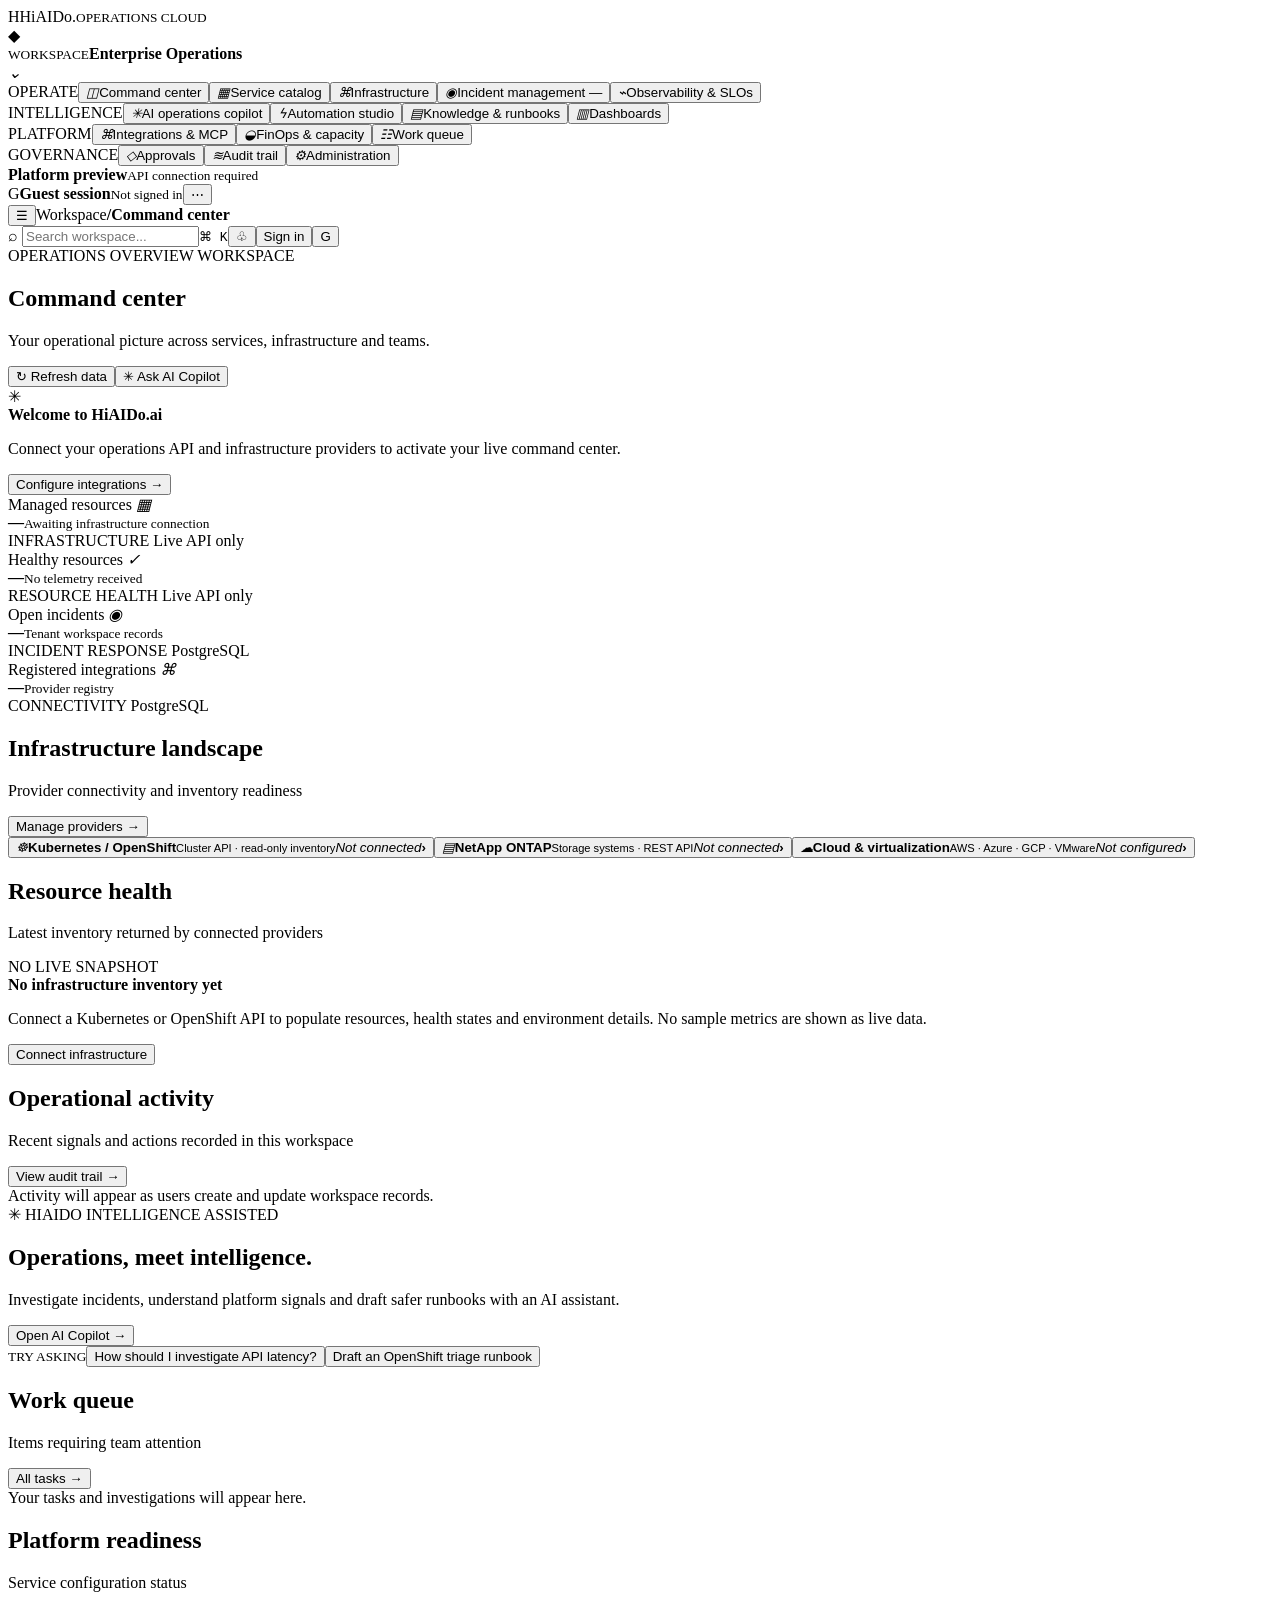
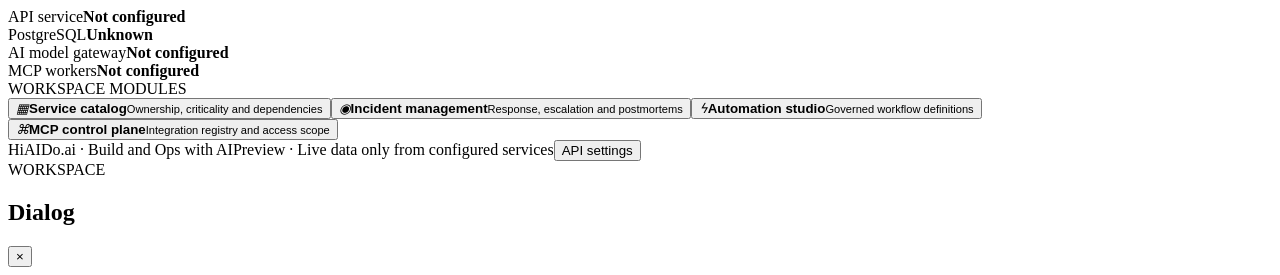
==== commit c22dd675: "Rebuild HiAIDo as enterprise operations workspace" ====
--- a/index.html
+++ b/index.html
@@ -1,122 +1,25 @@
-<!doctype html>
-<html lang="en"><head><meta charset="utf-8"><meta name="viewport" content="width=device-width,initial-scale=1"><meta name="theme-color" content="#080b14"><title>HiAIDo.ai — AI Cloud Operations</title>
-<style>
-:root{color-scheme:dark;--bg:#080b14;--side:#0c1120;--panel:#11192a;--panel2:#151f33;--line:#25324a;--muted:#8c9ab5;--text:#edf3ff;--cyan:#5de2d2;--violet:#a18bff;--blue:#7ba7ff;--green:#5cdbac;--amber:#f3c56c;--red:#ff788e;font-family:Inter,ui-sans-serif,system-ui,-apple-system,Segoe UI,sans-serif}
-*{box-sizing:border-box}body{margin:0;background:radial-gradient(ellipse at 70% -25%,#202b50 0,transparent 42%),var(--bg);color:var(--text);min-height:100vh}button,input,select,textarea{font:inherit}button{cursor:pointer}.app{display:flex;min-height:100vh}.sidebar{width:258px;flex:none;background:rgba(10,15,28,.96);border-right:1px solid var(--line);padding:22px 14px;display:flex;flex-direction:column;z-index:4}.brand{font-size:23px;font-weight:850;letter-spacing:-1.2px;padding:0 10px}.brand b{color:var(--cyan)}.tag{font-size:9px;letter-spacing:2px;color:#7786a3;padding:0 11px;margin:4px 0 25px}.workspace{padding:11px;border:1px solid var(--line);border-radius:10px;background:#121a2b;margin:0 3px 16px}.workspace small{display:block;color:var(--muted);font-size:9px;letter-spacing:1px;margin-bottom:6px}.workspace strong{font-size:11px}.nav-label{font-size:9px;letter-spacing:1.5px;color:#687793;margin:18px 10px 7px}.nav button{display:flex;align-items:center;gap:11px;width:100%;padding:9px 11px;border:0;border-radius:8px;background:transparent;color:#aab6cd;text-align:left;font-size:11px;margin:2px 0}.nav button:hover,.nav button.active{background:linear-gradient(90deg,#202d4a,#151e31);color:white}.nav button.active{box-shadow:inset 2px 0 var(--cyan)}.ico{width:18px;text-align:center;color:#a99cff;font-size:15px}.side-foot{margin-top:auto;border-top:1px solid var(--line);padding:14px 7px 0;display:flex;align-items:center;gap:10px}.avatar{width:32px;height:32px;border-radius:10px;background:linear-gradient(135deg,var(--cyan),var(--violet));display:grid;place-items:center;color:#101629;font-weight:900}.side-foot small{display:block;color:var(--muted);font-size:9px;margin-top:3px}.main{min-width:0;flex:1;padding:22px clamp(14px,3vw,40px) 45px;max-width:1800px;margin:0 auto}.topbar{display:flex;justify-content:space-between;align-items:center;gap:12px;border-bottom:1px solid #202b40;padding-bottom:15px;margin-bottom:26px}.crumb{font-size:11px;color:var(--muted)}.crumb b{color:#e9efff}.top-actions{display:flex;align-items:center;gap:8px}.search{width:min(260px,26vw);background:#11192a;border:1px solid var(--line);border-radius:8px;padding:9px 11px;color:var(--text);font-size:10px}.pill{border:1px solid var(--line);padding:8px 10px;border-radius:8px;color:#aab6cd;font-size:9px;white-space:nowrap}.dot{display:inline-block;width:7px;height:7px;border-radius:50%;background:var(--amber);margin-right:6px}.view{display:none}.view.active{display:block}.hero{display:flex;justify-content:space-between;align-items:flex-end;gap:20px;margin-bottom:22px}.eyebrow{font-size:9px;letter-spacing:2px;color:var(--cyan);font-weight:800}.hero h1{font-size:clamp(25px,3vw,36px);letter-spacing:-1.2px;margin:7px 0}.hero p{font-size:11px;color:var(--muted);margin:0;line-height:1.6}.actions{display:flex;gap:8px;flex-wrap:wrap}.btn{border:1px solid var(--line);background:#172238;color:#dce7ff;padding:9px 12px;border-radius:8px;font-size:10px}.btn:hover{filter:brightness(1.18)}.btn.primary{background:linear-gradient(120deg,#5de2d2,#9a92ff);border:0;color:#0c1422;font-weight:800}.btn.ghost{background:transparent}.grid4{display:grid;grid-template-columns:repeat(4,minmax(0,1fr));gap:11px;margin:18px 0}.metric,.panel,.tile{background:linear-gradient(145deg,#141e31,#101827);border:1px solid var(--line);border-radius:12px}.metric{padding:15px}.metric-top{display:flex;justify-content:space-between;color:#a0aec8;font-size:10px}.metric-value{font-size:26px;font-weight:760;letter-spacing:-1px;margin:13px 0 4px}.metric-note{font-size:9px;color:var(--muted)}.metric-note.wait{color:var(--amber)}.content{display:grid;grid-template-columns:minmax(0,1.55fr) minmax(270px,1fr);gap:12px}.panel{padding:16px;margin-bottom:12px}.panel-head{display:flex;justify-content:space-between;align-items:center;gap:10px;margin-bottom:13px}.panel-head h2{font-size:12px;margin:0}.panel-head span{font-size:9px;color:var(--muted)}.provider-grid{display:grid;grid-template-columns:repeat(3,minmax(0,1fr));gap:9px}.provider{padding:13px;border:1px solid #2a3853;border-radius:10px;background:#121c2e;min-height:105px}.provider .symbol{font-size:18px;margin-bottom:9px}.provider strong{display:block;font-size:10px}.provider p{font-size:9px;color:var(--muted);line-height:1.5;margin:5px 0}.state{font-size:9px;color:var(--amber)}.empty{border:1px dashed #35435e;border-radius:9px;padding:22px;text-align:center;color:var(--muted);font-size:10px;line-height:1.7}.empty b{display:block;color:#e1eaff;font-size:11px;margin-bottom:5px}.feed{display:flex;gap:10px;padding:10px 0;border-bottom:1px solid #253149}.feed:last-child{border:0}.feed-icon{width:28px;height:28px;border-radius:8px;background:#202d47;display:grid;place-items:center;color:var(--cyan);flex:none}.feed strong{font-size:10px}.feed p{font-size:9px;color:var(--muted);margin:4px 0 0}.notice{padding:11px 13px;border:1px solid #54472c;background:#282319;color:#e5c98e;border-radius:8px;font-size:10px;line-height:1.6;margin-bottom:12px}.info{padding:11px 13px;border:1px solid #2b4661;background:#122236;color:#b6d6f2;border-radius:8px;font-size:10px;line-height:1.6;margin-bottom:12px}.cards{display:grid;grid-template-columns:repeat(3,minmax(0,1fr));gap:11px}.tile{padding:15px;min-height:145px}.tile .symbol{font-size:20px;margin-bottom:12px}.tile h3{font-size:11px;margin:0 0 6px}.tile p{font-size:9px;color:var(--muted);line-height:1.55;margin:0 0 12px}.tile .btn{font-size:9px}.table-wrap{overflow:auto}table{border-collapse:collapse;width:100%;font-size:10px;min-width:540px}th{text-align:left;color:#8291ad;font-size:9px;letter-spacing:.7px;padding:10px 8px;border-bottom:1px solid #303c55}td{padding:12px 8px;border-bottom:1px solid #222e45;color:#d1dcf1}.status{color:var(--amber)}.status.ok{color:var(--green)}.status.bad{color:var(--red)}.field{display:flex;flex-direction:column;gap:6px;margin:10px 0}.field label{font-size:9px;color:var(--muted)}.field input,.field select,.field textarea{background:#0c1423;border:1px solid var(--line);border-radius:7px;padding:10px;color:var(--text);font-size:10px;width:100%}.field textarea{min-height:90px;resize:vertical}.split{display:grid;grid-template-columns:1fr 1fr;gap:12px}.list-row{display:flex;justify-content:space-between;align-items:center;padding:12px 0;border-bottom:1px solid #263149;font-size:10px}.list-row:last-child{border:0}.tag-chip{font-size:8px;padding:4px 7px;border-radius:20px;background:#202c44;color:#b8c9e8}.modal-backdrop{position:fixed;inset:0;background:#02050bd9;display:none;align-items:center;justify-content:center;padding:18px;z-index:10}.modal-backdrop.open{display:flex}.modal{width:min(520px,100%);background:#121b2d;border:1px solid #34425d;border-radius:14px;padding:20px;box-shadow:0 24px 90px #0009}.modal h2{font-size:16px;margin:0 0 8px}.modal p{font-size:10px;color:var(--muted);line-height:1.6}.modal-actions{display:flex;justify-content:flex-end;gap:8px;margin-top:16px}.footer{font-size:9px;color:#687894;margin-top:16px}.mobile-menu{display:none}
-@media(max-width:1050px){.sidebar{width:220px}.grid4{grid-template-columns:repeat(2,1fr)}.content{grid-template-columns:1fr}.cards{grid-template-columns:repeat(2,1fr)}}@media(max-width:700px){.sidebar{width:58px;padding:16px 6px}.brand{font-size:0;padding:0 8px}.brand:after{content:'H';font-size:22px;color:var(--cyan)}.tag,.workspace,.nav-label,.nav button span:not(.ico),.side-foot>div:not(.avatar){display:none}.nav button{justify-content:center;padding:12px 4px}.side-foot{justify-content:center}.main{padding:15px 10px}.topbar{align-items:flex-start}.search{display:none}.hero{align-items:flex-start;flex-direction:column}.provider-grid{grid-template-columns:1fr 1fr}.split{grid-template-columns:1fr}.cards{grid-template-columns:1fr}.top-actions{flex-wrap:wrap;justify-content:flex-end}}@media(max-width:420px){.grid4{gap:7px}.metric{padding:10px}.metric-value{font-size:21px}}
-</style><link rel="stylesheet" href="./enterprise.css?v=20261113-2"><link rel="stylesheet" href="./enhancements.css"><link rel="stylesheet" href="./demo.css"></head><body><div class="app">
-<aside class="sidebar"><div class="brand">HiAI<b>Do</b>.ai</div><div class="tag">BUILD AND OPS WITH AI</div><div class="workspace"><small>WORKSPACE</small><strong>Enterprise Operations⌄</strong></div><nav class="nav">
-<div class="nav-label">COMMAND CENTER</div><button class="active" data-view="overview"><span class="ico">▦</span><span>Command Center</span></button><button data-view="resources"><span class="ico">▤</span><span>Resource Explorer</span></button><button data-view="environments"><span class="ico">◈</span><span>Environments</span></button><button data-view="incidents"><span class="ico">⌘</span><span>Incidents & SRE</span></button>
-<div class="nav-label">AI & AUTOMATION</div><button data-view="copilot"><span class="ico">✧</span><span>AI Operations Copilot</span></button><button data-view="observability"><span class="ico">◉</span><span>Observability</span></button><button data-view="automation"><span class="ico">ϟ</span><span>Automation Studio</span></button><button data-view="dashboards"><span class="ico">▥</span><span>Dashboard Builder</span></button><button data-view="knowledge"><span class="ico">▧</span><span>Knowledge Hub</span></button>
-<div class="nav-label">PLATFORM</div><button data-view="marketplace"><span class="ico">⌁</span><span>MCP Marketplace</span></button><button data-view="terminal"><span class="ico">⌨</span><span>Secure Terminal</span></button><button data-view="cost"><span class="ico">◒</span><span>FinOps & Optimization</span></button><button data-view="activity"><span class="ico">◷</span><span>Tasks & Activity</span></button>
-<div class="nav-label">ENTERPRISE</div><button data-view="governance"><span class="ico">⬡</span><span>Governance & Access</span></button><button data-view="audit"><span class="ico">≋</span><span>Audit & Compliance</span></button><button data-view="admin"><span class="ico">⚙</span><span>Administration</span></button>
-</nav><div class="side-foot"><div class="avatar">H</div><div><strong style="font-size:10px">Workspace owner</strong><small>Preview environment</small></div></div></aside>
-<main class="main"><div class="topbar"><div class="crumb">HiAIDo.ai / <b id="crumb">Command Center</b></div><div class="top-actions"><input id="global-search" class="search" placeholder="⌕ Search modules and capabilities"><button class="btn" id="auth-button" onclick="openLogin()">Sign in</button><span class="pill" id="api-state"><i class="dot"></i>Backend not configured</span><span class="pill">Preview workspace</span></div></div>
-<section class="view active" id="overview">
-<div class="command-welcome">
- <div><div class="eyebrow">HIAIDO OPERATIONS CLOUD <span class="live-indicator">WORKSPACE</span></div><h1>Good day. Here's your operations overview.</h1><p>One place to understand service health, operational risk and what needs attention.</p></div>
- <div class="command-welcome-actions"><button class="btn" onclick="navigate('marketplace')">＋ Connect a provider</button><button class="btn primary" onclick="navigate('copilot')">✧ Ask AI Copilot</button></div>
-</div>
-<div class="ops-status-strip"><div><span class="status-pulse"></span><b id="api-state-label">Workspace preview</b><small id="updated">Live data awaits backend connection</small></div><div class="ops-strip-right"><span class="ops-tag">Tenant isolated</span><span class="ops-tag">Role-based access</span><span class="ops-tag">Audit ready</span></div></div>
-<div class="ops-kpi-grid">
- <article class="ops-kpi"><div class="ops-kpi-head"><span>Discovered resources</span><i>▤</i></div><strong id="resources">—</strong><small id="resources-note">Connect a provider to discover assets</small><div class="ops-kpi-foot">Infrastructure inventory</div></article>
- <article class="ops-kpi"><div class="ops-kpi-head"><span>Healthy resources</span><i>◉</i></div><strong id="healthy">—</strong><small>Live health state unavailable</small><div class="ops-kpi-foot">Health & availability</div></article>
- <article class="ops-kpi"><div class="ops-kpi-head"><span>Open incidents</span><i>⌘</i></div><strong id="incident-count">—</strong><small>Incident source not connected</small><div class="ops-kpi-foot">Incident response</div></article>
- <article class="ops-kpi"><div class="ops-kpi-head"><span>Connected integrations</span><i>⌁</i></div><strong id="integration-count">0</strong><small>Provider connections registered</small><div class="ops-kpi-foot">Integration control plane</div></article>
-</div>
-<div class="ops-main-grid">
- <div class="ops-primary-column">
-  <section class="ops-card">
-   <div class="ops-card-heading"><div><span class="ops-overline">ESTATE VISIBILITY</span><h2>Connected platforms</h2><p>Connection status and available operational domains</p></div><button class="btn" onclick="navigate('marketplace')">Manage connections →</button></div>
-   <div class="ops-provider-grid">
-    <button class="ops-provider" onclick="navigate('marketplace')"><span class="ops-provider-icon">☸</span><span class="ops-provider-copy"><b>OpenShift & Kubernetes</b><small>Clusters · nodes · workloads · events</small><em id="openshift-state">Not connected</em></span><span class="ops-provider-arrow">↗</span></button>
-    <button class="ops-provider" onclick="navigate('marketplace')"><span class="ops-provider-icon">▥</span><span class="ops-provider-copy"><b>NetApp ONTAP</b><small>Clusters · SVMs · volumes · capacity</small><em id="ontap-state">Not connected</em></span><span class="ops-provider-arrow">↗</span></button>
-    <button class="ops-provider" onclick="navigate('marketplace')"><span class="ops-provider-icon">☁</span><span class="ops-provider-copy"><b>Cloud & virtualization</b><small>AWS · Azure · GCP · VMware</small><em>Not connected</em></span><span class="ops-provider-arrow">↗</span></button>
-   </div>
-  </section>
-  <section class="ops-card">
-   <div class="ops-card-heading"><div><span class="ops-overline">OPERATIONAL INTELLIGENCE</span><h2>Resource health</h2><p>Live inventory from connected infrastructure providers</p></div><button class="btn" onclick="refreshData()">↻ Refresh</button></div>
-   <div class="ops-empty-state" id="health-empty"><span class="ops-empty-icon">◈</span><b>No infrastructure data connected yet</b><p>Connect OpenShift, Kubernetes or storage to populate this view with real resources, health signals and environment context.</p><button class="btn primary" onclick="navigate('marketplace')">Connect your first platform</button></div>
-   <div id="health-table" class="table-wrap" hidden><table><thead><tr><th>RESOURCE</th><th>TYPE</th><th>ENVIRONMENT</th><th>HEALTH</th></tr></thead><tbody id="health-rows"></tbody></table></div>
-  </section>
-  <section class="ops-card">
-   <div class="ops-card-heading"><div><span class="ops-overline">WORK MANAGEMENT</span><h2>Operational work queue</h2><p>Incidents, changes and engineering follow-ups</p></div><button class="btn" onclick="navigate('incidents')">Open work queue →</button></div>
-   <div class="ops-empty-state compact"><span class="ops-empty-icon">⌘</span><b>Your operational queue will appear here</b><p>Sign in and connect your systems to manage tenant-scoped incidents, tasks, approvals and change records.</p></div>
-  </section>
- </div>
- <aside class="ops-secondary-column">
-  <section class="ops-ai-card"><div class="ops-ai-top"><span class="ops-ai-mark">✧</span><span class="ops-ai-label">HIAIDO AI</span><span class="ops-ai-status">READY TO CONFIGURE</span></div><h2>Your operations copilot</h2><p>Investigate incidents, understand infrastructure signals and build runbooks using an approved AI model.</p><button class="btn primary" onclick="navigate('copilot')">Open AI Copilot <span>→</span></button><div class="ops-ai-prompts"><span>Try asking</span><button onclick="navigate('copilot')">Why is a workload unhealthy?</button><button onclick="navigate('copilot')">Draft an incident runbook</button><button onclick="navigate('copilot')">Summarize platform risks</button></div></section>
-  <section class="ops-card"><div class="ops-card-heading"><div><span class="ops-overline">ACTIVITY STREAM</span><h2>Recent activity</h2></div><button class="text-action" onclick="navigate('activity')">View all</button></div><div class="ops-empty-state compact" id="activity-empty"><b>Activity will show here</b><p>Audit events and connected provider activity will be visible in this stream.</p></div><div id="activity-list"></div></section>
-  <section class="ops-card"><div class="ops-card-heading"><div><span class="ops-overline">PLATFORM READINESS</span><h2>Configuration status</h2></div><button class="text-action" onclick="navigate('admin')">Manage</button></div>
-   <div class="ops-readiness-row"><span>Frontend workspace</span><b class="readiness-ready">Available</b></div>
-   <div class="ops-readiness-row"><span>Local account security</span><b class="readiness-ready">Implemented</b></div>
-   <div class="ops-readiness-row"><span>Neon PostgreSQL API</span><b class="readiness-pending">Deployment pending</b></div>
-   <div class="ops-readiness-row"><span>MCP execution workers</span><b class="readiness-pending">Not configured</b></div>
-   <div class="ops-readiness-row"><span>AI model gateway</span><b class="readiness-pending">Not configured</b></div>
-  </section>
- </aside>
-</div>
-<div class="ops-bottom-grid">
- <button class="ops-launch-card" onclick="navigate('resources')"><span>▤</span><b>Explore infrastructure</b><small>Discover assets across your estate</small><i>→</i></button>
- <button class="ops-launch-card" onclick="navigate('automation')"><span>ϟ</span><b>Build an automation</b><small>Create governed operational workflows</small><i>→</i></button>
- <button class="ops-launch-card" onclick="navigate('governance')"><span>⬡</span><b>Manage governance</b><small>Users, roles, approvals and policies</small><i>→</i></button>
- <button class="ops-launch-card" onclick="navigate('audit')"><span>≋</span><b>Review audit evidence</b><small>Track operational and user activity</small><i>→</i></button>
-</div>
-<div class="footer">HiAIDo.ai · Build and Ops with AI · Live values are sourced from connected systems; unavailable data is never fabricated.</div>
+<!doctype html><html lang="en"><head><meta charset="utf-8"><meta name="viewport" content="width=device-width,initial-scale=1"><meta name="theme-color" content="#101b2b"><meta name="description" content="HiAIDo.ai enterprise AI cloud operations"><title>HiAIDo.ai | Operations Cloud</title><link rel="preconnect" href="https://fonts.googleapis.com"><link href="https://fonts.googleapis.com/css2?family=DM+Sans:wght@400;500;600;700&family=Manrope:wght@500;600;700;800&display=swap" rel="stylesheet"><link rel="stylesheet" href="./app.css?v=20261113-enterprise2"></head><body>
+<div class="shell"><aside class="sidebar" id="sidebar"><a class="brand" data-route="overview"><span class="brandmark">H</span><span>HiAIDo<span class="dot">.</span><small>OPERATIONS CLOUD</small></span></a><div class="workspace"><span>◆</span><div><small>WORKSPACE</small><b>Enterprise Operations</b></div><i>⌄</i></div><div class="navscroll">
+<div class="navgroup"><label>OPERATE</label><button class="nav active" data-route="overview"><i>◫</i>Command center</button><button class="nav" data-route="services"><i>▦</i>Service catalog</button><button class="nav" data-route="infrastructure"><i>⌘</i>Infrastructure</button><button class="nav" data-route="incidents"><i>◉</i>Incident management <em id="incident-count">—</em></button><button class="nav" data-route="observability"><i>⌁</i>Observability & SLOs</button></div>
+<div class="navgroup"><label>INTELLIGENCE</label><button class="nav" data-route="copilot"><i class="spark">✳</i>AI operations copilot</button><button class="nav" data-route="automation"><i>ϟ</i>Automation studio</button><button class="nav" data-route="knowledge"><i>▤</i>Knowledge & runbooks</button><button class="nav" data-route="dashboards"><i>▥</i>Dashboards</button></div>
+<div class="navgroup"><label>PLATFORM</label><button class="nav" data-route="integrations"><i>⌘</i>Integrations & MCP</button><button class="nav" data-route="finops"><i>◒</i>FinOps & capacity</button><button class="nav" data-route="tasks"><i>☷</i>Work queue</button></div>
+<div class="navgroup"><label>GOVERNANCE</label><button class="nav" data-route="approvals"><i>◇</i>Approvals</button><button class="nav" data-route="audit"><i>≋</i>Audit trail</button><button class="nav" data-route="admin"><i>⚙</i>Administration</button></div></div>
+<div class="sidebarfoot"><div class="side-status"><i></i><span><b>Platform preview</b><small>API connection required</small></span></div><div class="profile" id="profile"><span class="avatar">G</span><span><b>Guest session</b><small>Not signed in</small></span><button id="profile-action">⋯</button></div></div></aside>
+<main class="main"><header class="topbar"><div class="crumb"><button class="mobile-menu" id="mobile-menu">☰</button><span>Workspace</span><b>/</b><strong id="crumb">Command center</strong></div><div class="top-actions"><label class="search">⌕ <input id="search" placeholder="Search workspace..."><kbd>⌘ K</kbd></label><button class="iconbtn" aria-label="Notifications">♧</button><button class="btn secondary small" id="auth">Sign in</button><button class="avatar topavatar" id="top-avatar">G</button></div></header>
+<div class="content">
+<section class="view active" id="view-overview"><div class="heading"><div><div class="eyebrow">OPERATIONS OVERVIEW <span class="tag">WORKSPACE</span></div><h1>Command center</h1><p>Your operational picture across services, infrastructure and teams.</p></div><div class="actions"><button class="btn secondary" data-action="refresh">↻ Refresh data</button><button class="btn primary" data-route="copilot">✳ Ask AI Copilot</button></div></div>
+<div class="welcome"><span>✳</span><div><b id="welcome">Welcome to HiAIDo.ai</b><p>Connect your operations API and infrastructure providers to activate your live command center.</p></div><button class="textbtn" data-route="integrations">Configure integrations →</button></div>
+<div class="kpis"><article><div>Managed resources <i class="blue">▦</i></div><strong id="kpi-resources">—</strong><small id="resource-note">Awaiting infrastructure connection</small><footer>INFRASTRUCTURE <span>Live API only</span></footer></article><article><div>Healthy resources <i class="green">✓</i></div><strong id="kpi-healthy">—</strong><small>No telemetry received</small><footer>RESOURCE HEALTH <span>Live API only</span></footer></article><article><div>Open incidents <i class="orange">◉</i></div><strong id="kpi-incidents">—</strong><small>Tenant workspace records</small><footer>INCIDENT RESPONSE <span>PostgreSQL</span></footer></article><article><div>Registered integrations <i class="purple">⌘</i></div><strong id="kpi-integrations">—</strong><small>Provider registry</small><footer>CONNECTIVITY <span>PostgreSQL</span></footer></article></div>
+<div class="dashboard"><div class="dashmain">
+<article class="card"><div class="cardhead"><div><h2>Infrastructure landscape</h2><p>Provider connectivity and inventory readiness</p></div><button class="link" data-route="integrations">Manage providers →</button></div><div class="providers"><button data-route="integrations"><i class="providericon">☸</i><span><b>Kubernetes / OpenShift</b><small>Cluster API · read-only inventory</small></span><em id="k8s-state">Not connected</em><b>›</b></button><button data-route="integrations"><i class="providericon storage">▤</i><span><b>NetApp ONTAP</b><small>Storage systems · REST API</small></span><em id="ontap-state">Not connected</em><b>›</b></button><button data-route="integrations"><i class="providericon cloud">☁</i><span><b>Cloud & virtualization</b><small>AWS · Azure · GCP · VMware</small></span><em>Not configured</em><b>›</b></button></div></article>
+<article class="card"><div class="cardhead"><div><h2>Resource health</h2><p>Latest inventory returned by connected providers</p></div><span class="subtle" id="resource-time">NO LIVE SNAPSHOT</span></div><div id="resource-table" class="empty"><b>No infrastructure inventory yet</b><p>Connect a Kubernetes or OpenShift API to populate resources, health states and environment details. No sample metrics are shown as live data.</p><button class="btn secondary small" data-route="integrations">Connect infrastructure</button></div></article>
+<article class="card"><div class="cardhead"><div><h2>Operational activity</h2><p>Recent signals and actions recorded in this workspace</p></div><button class="link" data-route="audit">View audit trail →</button></div><div id="activity" class="emptyline">Activity will appear as users create and update workspace records.</div></article></div>
+<aside class="dashaside"><article class="copilot"><div class="copilotlabel">✳ HIAIDO INTELLIGENCE <span>ASSISTED</span></div><h2>Operations, meet intelligence.</h2><p>Investigate incidents, understand platform signals and draft safer runbooks with an AI assistant.</p><button class="btn light" data-route="copilot">Open AI Copilot →</button><div class="prompts"><small>TRY ASKING</small><button data-prompt="Help me investigate elevated API latency. What evidence should I collect first?">How should I investigate API latency?</button><button data-prompt="Draft a safe, read-only OpenShift node health triage runbook.">Draft an OpenShift triage runbook</button></div></article>
+<article class="card"><div class="cardhead"><div><h2>Work queue</h2><p>Items requiring team attention</p></div><button class="link" data-route="tasks">All tasks →</button></div><div id="workqueue" class="emptyline">Your tasks and investigations will appear here.</div></article>
+<article class="card"><div class="cardhead"><div><h2>Platform readiness</h2><p>Service configuration status</p></div></div><div id="readiness"><div class="readiness"><span>API service</span><b>Not configured</b></div><div class="readiness"><span>PostgreSQL</span><b>Unknown</b></div><div class="readiness"><span>AI model gateway</span><b>Not configured</b></div><div class="readiness"><span>MCP workers</span><b>Not configured</b></div></div></article></aside></div>
+<div class="sectionlabel">WORKSPACE MODULES</div><div class="modulegrid"><button data-route="services"><i>▦</i><b>Service catalog</b><small>Ownership, criticality and dependencies</small></button><button data-route="incidents"><i>◉</i><b>Incident management</b><small>Response, escalation and postmortems</small></button><button data-route="automation"><i>ϟ</i><b>Automation studio</b><small>Governed workflow definitions</small></button><button data-route="integrations"><i>⌘</i><b>MCP control plane</b><small>Integration registry and access scope</small></button></div>
 </section>
-<section class="view" id="resources"><div class="hero"><div><div class="eyebrow">DISCOVERY & VISIBILITY</div><h1>Resource Explorer</h1><p>Unified inventory across clusters, cloud accounts, storage and virtualization.</p></div><button class="btn" onclick="refreshData()">↻ Refresh live inventory</button></div><div class="panel"><div class="empty"><b>Resource discovery is awaiting provider connections</b>Once connected, filter resources by provider, environment, owner, labels, health and cost allocation.</div></div></section>
-<section class="view" id="environments"><div class="hero"><div><div class="eyebrow">DEPLOYMENT LANDSCAPE</div><h1>Environments</h1><p>Manage visibility across development, staging, production and disaster recovery.</p></div></div><div class="cards"><div class="tile"><div class="symbol">🧪</div><h3>Development</h3><p>Cluster and application discovery, deployment status and drift detection.</p><span class="tag-chip">Provider connection required</span></div><div class="tile"><div class="symbol">◇</div><h3>Staging</h3><p>Release readiness, pre-production health and change validation.</p><span class="tag-chip">Provider connection required</span></div><div class="tile"><div class="symbol">🚀</div><h3>Production</h3><p>Critical service health, SLOs, approvals and operational guardrails.</p><span class="tag-chip">Provider connection required</span></div></div></section>
-<section class="view" id="incidents"><div class="hero"><div><div class="eyebrow">SITE RELIABILITY ENGINEERING</div><h1>Incidents & SRE</h1><p>Incident lifecycle, impact analysis, response coordination and postmortems.</p></div><button class="btn" onclick="showModal('Incident management','Incident creation and paging require an authorized incident-management integration. Connect PagerDuty, ServiceNow or Jira Service Management through the marketplace.')">＋ New incident</button></div><div class="split"><div class="panel"><div class="panel-head"><h2>Incident queue</h2><span>Live provider required</span></div><div class="empty"><b>No incident source connected</b>Connect your incident platform to view severity, ownership, SLA timers and current status.</div></div><div class="panel"><div class="panel-head"><h2>SRE toolkit</h2></div><div class="list-row"><span>Service level objectives</span><span class="tag-chip">Configure</span></div><div class="list-row"><span>Error budget tracking</span><span class="tag-chip">Configure</span></div><div class="list-row"><span>Root-cause analysis</span><span class="tag-chip">AI enabled later</span></div><div class="list-row"><span>Post-incident reviews</span><span class="tag-chip">Workflow</span></div></div></div></section>
-<section class="view" id="copilot"><div class="hero"><div><div class="eyebrow">NATURAL LANGUAGE OPERATIONS</div><h1>AI Operations Copilot</h1><p>Ask questions across approved tools. Get evidence, explanations and safe action plans.</p></div><span class="tag-chip">AI provider not configured</span></div><div class="notice">AI responses are not enabled on this public preview. Connect an enterprise model gateway and authorized MCP workers before using operational prompts. Do not paste credentials or sensitive production data here.</div><div class="panel"><div class="panel-head"><h2>What the Copilot will help with</h2><span>Grounded in live tool results</span></div><div class="cards"><div class="tile"><div class="symbol">⌕</div><h3>Investigate</h3><p>Trace pod restarts, node pressure, storage alerts and service degradation.</p></div><div class="tile"><div class="symbol">⌁</div><h3>Explain</h3><p>Summarize logs, events, configuration changes and likely dependencies.</p></div><div class="tile"><div class="symbol">✓</div><h3>Recommend</h3><p>Produce step-by-step remediation with risk, impact and approval requirements.</p></div></div></div><div class="panel"><div class="field"><label>Ask the Copilot (preview only)</label><textarea id="copilot-prompt" placeholder="Example: Investigate why a deployment is not becoming ready..."></textarea></div><button class="btn primary" onclick="showModal('AI service not connected','Your prompt has not been sent. Configure the model gateway, Entra identity and authorized MCP tools to enable AI operations. No simulated AI response will be generated.')">Send to Copilot</button></div></section>
-<section class="view" id="observability"><div class="hero"><div><div class="eyebrow">OBSERVABILITY & PERFORMANCE</div><h1>Observability</h1><p>Metrics, logs, traces, events, alerts and service-level objectives.</p></div><button class="btn" onclick="showModal('Connect observability','Connect Prometheus, Grafana, OpenTelemetry, Loki, Elastic or an enterprise monitoring MCP server.')">＋ Add data source</button></div><div class="cards"><div class="tile"><div class="symbol">◉</div><h3>Metrics & dashboards</h3><p>Infrastructure utilization, application performance and custom telemetry.</p></div><div class="tile"><div class="symbol">≋</div><h3>Logs & traces</h3><p>Correlated investigation across services, workloads and distributed traces.</p></div><div class="tile"><div class="symbol">⚑</div><h3>Alert intelligence</h3><p>Noise reduction, deduplication, anomaly detection and alert routing.</p></div></div><div class="panel" style="margin-top:12px"><div class="empty"><b>Observability data source not connected</b>Charts and alert counts will populate only from real telemetry providers.</div></div></section>
-<section class="view" id="automation"><div class="hero"><div><div class="eyebrow">WORKFLOW ORCHESTRATION</div><h1>Automation Studio</h1><p>Build repeatable operational workflows with policy checks and human approvals.</p></div><button class="btn primary" onclick="showModal('Create workflow draft','Workflow drafts can be designed here. Execution will remain disabled until the secure workflow engine, RBAC and approval service are deployed.')">＋ Create workflow</button></div><div class="split"><div class="panel"><div class="panel-head"><h2>Workflow designer</h2><span>Visual builder</span></div><div class="list-row"><span>1. Trigger</span><span class="tag-chip">Schedule / Event / Manual</span></div><div class="list-row"><span>2. Gather context</span><span class="tag-chip">MCP tools</span></div><div class="list-row"><span>3. Evaluate policy</span><span class="tag-chip">Guardrails</span></div><div class="list-row"><span>4. Approval gate</span><span class="tag-chip">Human review</span></div><div class="list-row"><span>5. Execute & verify</span><span class="tag-chip">Isolated worker</span></div></div><div class="panel"><div class="panel-head"><h2>Runbook library</h2></div><div class="empty"><b>No runbooks registered</b>Import approved procedures or create reusable runbooks from operational workflows.</div></div></div></section>
-<section class="view" id="dashboards"><div class="hero"><div><div class="eyebrow">CUSTOM OPERATIONAL VIEWS</div><h1>Dashboard Builder</h1><p>Create role-based dashboards for platform, application and leadership teams.</p></div><button class="btn" onclick="showModal('Create dashboard','Dashboard layouts can be saved after the workspace API and PostgreSQL persistence are enabled.')">＋ New dashboard</button></div><div class="cards"><div class="tile"><div class="symbol">▦</div><h3>Platform overview</h3><p>Cluster, node, workload, storage and service health.</p><span class="tag-chip">Template</span></div><div class="tile"><div class="symbol">◉</div><h3>Reliability overview</h3><p>SLIs, SLOs, alerts, incident trends and change impact.</p><span class="tag-chip">Template</span></div><div class="tile"><div class="symbol">◒</div><h3>FinOps overview</h3><p>Cloud spend, utilization, allocation and optimization opportunities.</p><span class="tag-chip">Template</span></div></div></section>
-<section class="view" id="knowledge"><div class="hero"><div><div class="eyebrow">OPERATIONAL KNOWLEDGE</div><h1>Knowledge Hub</h1><p>Bring runbooks, architecture docs, standards and lessons learned into AI-assisted operations.</p></div><button class="btn" onclick="showModal('Add knowledge source','Knowledge ingestion will use approved document connectors and a tenant-isolated search index. No files are uploaded in this preview.')">＋ Add source</button></div><div class="panel"><div class="empty"><b>No knowledge sources connected</b>Connect Confluence, SharePoint, Git repositories or approved document stores to ground AI answers in your internal knowledge.</div></div></section>
-<section class="view" id="marketplace"><div class="hero"><div><div class="eyebrow">EXTENSIBLE INTEGRATION ECOSYSTEM</div><h1>MCP Marketplace</h1><p>Discover, register and govern enterprise tools through one secure integration layer.</p></div></div><div class="info">Every integration will run with isolated execution, scoped credentials, explicit tool permissions and auditable access. Registration in this preview does not establish a live connection.</div><div class="cards">
-<div class="tile"><div class="symbol">☸</div><h3>OpenShift / Kubernetes</h3><p>Read cluster resources, workloads, events, namespaces and deployment health.</p><button class="btn" onclick="connectInfo('OpenShift / Kubernetes')">Configure integration</button></div>
-<div class="tile"><div class="symbol">▥</div><h3>NetApp ONTAP</h3><p>Storage inventory, SVMs, volumes, snapshots, capacity and performance.</p><button class="btn" onclick="connectInfo('NetApp ONTAP')">Configure integration</button></div>
-<div class="tile"><div class="symbol">☁</div><h3>AWS</h3><p>Accounts, compute, network, storage, cost and security posture.</p><button class="btn" onclick="connectInfo('AWS')">Configure integration</button></div>
-<div class="tile"><div class="symbol">◈</div><h3>Microsoft Azure</h3><p>Subscriptions, resources, AKS, policy and cost visibility.</p><button class="btn" onclick="connectInfo('Microsoft Azure')">Configure integration</button></div>
-<div class="tile"><div class="symbol">🌐</div><h3>Google Cloud</h3><p>Projects, GKE, compute, storage and cloud operations.</p><button class="btn" onclick="connectInfo('Google Cloud')">Configure integration</button></div>
-<div class="tile"><div class="symbol">▣</div><h3>VMware</h3><p>vCenter inventory, clusters, virtual machines and datastores.</p><button class="btn" onclick="connectInfo('VMware')">Configure integration</button></div>
-<div class="tile"><div class="symbol">⌁</div><h3>Custom MCP servers</h3><p>Onboard stdio or Streamable HTTP MCP servers with isolated workers.</p><button class="btn" onclick="connectInfo('Custom MCP server')">Register MCP server</button></div>
-<div class="tile"><div class="symbol">◉</div><h3>Observability tools</h3><p>Prometheus, Grafana, Elastic, Loki and OpenTelemetry.</p><button class="btn" onclick="connectInfo('Observability tools')">Configure integration</button></div>
-<div class="tile"><div class="symbol">▤</div><h3>ITSM & collaboration</h3><p>ServiceNow, Jira, PagerDuty, Slack and Microsoft Teams.</p><button class="btn" onclick="connectInfo('ITSM & collaboration')">Configure integration</button></div>
-</div></section>
-<section class="view" id="terminal"><div class="hero"><div><div class="eyebrow">PRIVILEGED ACCESS WORKSPACE</div><h1>Secure Terminal</h1><p>Brokered sessions to approved jump hosts and operational targets.</p></div></div><div class="notice">Terminal execution is intentionally disabled in the public preview. Production sessions require Entra identity, short-lived credentials, target allowlists, command policy, session recording and full audit logging.</div><div class="panel"><div class="empty"><b>No secure session broker configured</b>No browser shell, cluster token or direct infrastructure credential is exposed by this website.</div></div></section>
-<section class="view" id="cost"><div class="hero"><div><div class="eyebrow">FINANCIAL OPERATIONS</div><h1>FinOps & Optimization</h1><p>Understand spend, utilization, waste and optimization opportunities across cloud and infrastructure.</p></div></div><div class="cards"><div class="tile"><div class="symbol">◒</div><h3>Cost allocation</h3><p>Map spend to teams, applications, environments and business services.</p></div><div class="tile"><div class="symbol">↗</div><h3>Rightsizing</h3><p>Identify resource overprovisioning and capacity inefficiencies.</p></div><div class="tile"><div class="symbol">✧</div><h3>AI recommendations</h3><p>Prioritize savings with impact, risk and confidence explanations.</p></div></div><div class="panel" style="margin-top:12px"><div class="empty"><b>Billing data source not connected</b>No costs or savings estimates are shown until verified billing and utilization data is available.</div></div></section>
-<section class="view" id="activity"><div class="hero"><div><div class="eyebrow">WORK QUEUE</div><h1>Tasks & Activity</h1><p>Approvals, investigations, automation runs and background jobs.</p></div></div><div class="panel"><div class="empty"><b>Activity service not connected</b>Live tasks and event history will appear after the API and persistent event store are deployed.</div></div></section>
-<section class="view" id="governance"><div class="hero"><div><div class="eyebrow">POLICY & CONTROL PLANE</div><h1>Governance & Access</h1><p>Control who can see data, invoke tools and execute operational actions.</p></div></div><div class="cards"><div class="tile"><div class="symbol">♙</div><h3>Identity & RBAC</h3><p>Entra SSO, groups, workspace roles and least-privilege permissions.</p></div><div class="tile"><div class="symbol">✓</div><h3>Approval policies</h3><p>Risk-based approvals for sensitive or production-changing actions.</p></div><div class="tile"><div class="symbol">⌑</div><h3>Secrets & isolation</h3><p>Server-side secrets, tenant isolation and ephemeral worker credentials.</p></div></div></section>
-<section class="view" id="audit"><div class="hero"><div><div class="eyebrow">TRACEABILITY & COMPLIANCE</div><h1>Audit & Compliance</h1><p>Searchable evidence for user, AI, tool and automation activity.</p></div></div><div class="panel"><div class="empty"><b>Audit service not connected</b>Production audit events must be persisted with actor identity, tool, scope, approval, timestamp and outcome.</div></div></section>
-<section class="view" id="admin"><div class="hero"><div><div class="eyebrow">WORKSPACE CONFIGURATION</div><h1>Administration</h1><p>Create and manage HiAIDo user accounts and platform services.</p></div></div><div class="info">Entra SSO is disabled for now. The first administrator is provisioned from protected backend environment variables. Only signed-in administrators can create or deactivate accounts.</div><div class="split"><div class="panel"><div class="panel-head"><h2>Create user account</h2><span>Admin only</span></div><div class="field"><label>Full name</label><input id="new-user-name" placeholder="User's full name"></div><div class="field"><label>Email address</label><input id="new-user-email" type="email" placeholder="user@company.com"></div><div class="field"><label>Temporary password (minimum 12 characters)</label><input id="new-user-password" type="password" placeholder="Set a strong temporary password"></div><div class="field"><label>Role</label><select id="new-user-role"><option value="viewer">Viewer — read-only access</option><option value="operator">Operator — operational workspace</option><option value="admin">Administrator — manage users</option></select></div><button class="btn primary" onclick="createUser()">Create account</button><p style="font-size:9px;color:var(--muted)">Share temporary credentials securely. A password-change workflow is planned.</p></div><div class="panel"><div class="panel-head"><h2>Platform services</h2></div><div class="list-row"><span>Identity</span><span class="tag-chip">Local accounts enabled</span></div><div class="list-row"><span>Entra SSO</span><span class="tag-chip">Disabled for now</span></div><div class="list-row"><span>AI model gateway</span><span class="tag-chip">Not configured</span></div><div class="list-row"><span>MCP worker runtime</span><span class="tag-chip">Not deployed</span></div><div class="list-row"><span>PostgreSQL</span><span class="tag-chip">Required</span></div></div></div><div class="panel" style="margin-top:12px"><div class="panel-head"><h2>User directory</h2><button class="btn" onclick="loadUsers()">Refresh users</button></div><div id="users-empty" class="empty"><b>Administrator sign-in required</b>Sign in as the bootstrap administrator to manage users.</div><div id="users-table-wrap" class="table-wrap" hidden><table><thead><tr><th>USER</th><th>ROLE</th><th>STATUS</th><th>ACTION</th></tr></thead><tbody id="users-rows"></tbody></table></div></div><div class="panel"><div class="panel-head"><h2>API configuration</h2></div><div class="field"><label>Protected API base URL</label><input id="api-url" placeholder="https://your-protected-api.example.com"></div><button class="btn" onclick="saveApi()">Save for this browser session</button><p style="font-size:9px;color:var(--muted)">Use HTTPS and keep the API behind approved network controls.</p></div></section>
-</main></div>
-<div class="modal-backdrop" id="modal" role="dialog" aria-modal="true"><div class="modal"><h2 id="modal-title">Information</h2><p id="modal-body"></p><div class="modal-actions"><button class="btn" onclick="closeModal()">Close</button></div></div></div><div class="modal-backdrop" id="login-modal" role="dialog" aria-modal="true"><div class="modal"><h2>Sign in to HiAIDo.ai</h2><p>Use the account created by your workspace administrator.</p><div class="field"><label>Email address</label><input id="login-email" type="email" autocomplete="username" placeholder="you@company.com"></div><div class="field"><label>Password</label><input id="login-password" type="password" autocomplete="current-password" placeholder="Your password"></div><p id="login-error" style="color:var(--red)"></p><div class="modal-actions"><button class="btn" onclick="closeLogin()">Cancel</button><button class="btn primary" onclick="login()">Sign in</button></div></div></div>
-<script src="./config.js"></script>
-
-<script>
-let API_BASE=window.HIAIDO_API_BASE||sessionStorage.getItem('hiaido_api_base')||'';
-let accessToken=sessionStorage.getItem('hiaido_access_token')||null;
-let currentUser=JSON.parse(sessionStorage.getItem('hiaido_user')||'null');
-function authHeaders(){return accessToken?{Authorization:'Bearer '+accessToken}:{}}
-function openLogin(){document.getElementById('login-error').textContent='';document.getElementById('login-modal').classList.add('open')}
-function closeLogin(){document.getElementById('login-modal').classList.remove('open')}
-function updateAuthUi(){const b=document.getElementById('auth-button');if(currentUser){b.textContent=(currentUser.name||currentUser.email)+' · Sign out';b.onclick=logout}else{b.textContent='Sign in';b.onclick=openLogin}}
-async function login(){const email=document.getElementById('login-email').value.trim(),password=document.getElementById('login-password').value,err=document.getElementById('login-error');err.textContent='';if(!API_BASE){err.textContent='Configure the protected API URL in Administration first.';return}try{const r=await fetch(API_BASE+'/api/v1/auth/login',{method:'POST',headers:{'Content-Type':'application/json'},body:JSON.stringify({email,password})});const d=await r.json();if(!r.ok)throw new Error(d.detail||'Sign-in failed');accessToken=d.access_token;currentUser=d.user;sessionStorage.setItem('hiaido_access_token',accessToken);sessionStorage.setItem('hiaido_user',JSON.stringify(currentUser));closeLogin();updateAuthUi();refreshData();if(currentUser.role==='admin')loadUsers()}catch(e){err.textContent=e.message||'Unable to sign in'}}
-function logout(){accessToken=null;currentUser=null;sessionStorage.removeItem('hiaido_access_token');sessionStorage.removeItem('hiaido_user');updateAuthUi();document.getElementById('api-state').innerHTML='<i class="dot"></i>Sign in required'}
-function navigate(id){document.querySelectorAll('.view').forEach(v=>v.classList.toggle('active',v.id===id));document.querySelectorAll('.nav button').forEach(b=>b.classList.toggle('active',b.dataset.view===id));const b=document.querySelector('[data-view="'+id+'"]');document.getElementById('crumb').textContent=b?b.innerText.trim():id;window.scrollTo({top:0,behavior:'smooth'});if(id==='admin'&&currentUser?.role==='admin')loadUsers()}
-document.querySelectorAll('.nav button').forEach(b=>b.addEventListener('click',()=>navigate(b.dataset.view)));
-function showModal(title,body){document.getElementById('modal-title').textContent=title;document.getElementById('modal-body').textContent=body;document.getElementById('modal').classList.add('open')}
-function closeModal(){document.getElementById('modal').classList.remove('open')}
-document.getElementById('modal').addEventListener('click',e=>{if(e.target.id==='modal')closeModal()});document.getElementById('login-modal').addEventListener('click',e=>{if(e.target.id==='login-modal')closeLogin()});
-function connectInfo(name){showModal('Configure '+name,'The integration setup wizard is part of the product experience, but this preview cannot register credentials or create a live connection. The production flow will validate endpoint, transport, identity, secret reference, allowed tools and read/write scopes through the protected API.')}
-function saveApi(){const v=document.getElementById('api-url').value.trim().replace(/\/$/,'');if(v&&!/^https:\/\//i.test(v)){showModal('HTTPS required','Use the HTTPS URL of your protected API.');return}API_BASE=v;sessionStorage.setItem('hiaido_api_base',v);refreshData();if(currentUser?.role==='admin')loadUsers()}
-async function api(path,options={}){if(!API_BASE)throw new Error('API URL is not configured');const r=await fetch(API_BASE+path,{...options,headers:{Accept:'application/json','Content-Type':'application/json',...authHeaders(),...(options.headers||{})}});let d={};try{d=await r.json()}catch(e){}if(!r.ok)throw new Error(d.detail||'API '+r.status);return d}
-async function createUser(){if(currentUser?.role!=='admin'){showModal('Administrator access required','Only an administrator can create accounts.');return}const payload={name:document.getElementById('new-user-name').value.trim(),email:document.getElementById('new-user-email').value.trim(),password:document.getElementById('new-user-password').value,role:document.getElementById('new-user-role').value};try{const d=await api('/api/v1/users',{method:'POST',body:JSON.stringify(payload)});document.getElementById('new-user-password').value='';showModal('Account created',d.email+' has been created as '+d.role+'. Share the temporary password securely.');loadUsers()}catch(e){showModal('Could not create account',e.message)}}
-async function loadUsers(){if(currentUser?.role!=='admin')return;try{const d=await api('/api/v1/users');document.getElementById('users-empty').hidden=true;document.getElementById('users-table-wrap').hidden=false;document.getElementById('users-rows').innerHTML=d.items.map(u=>'<tr><td>'+safe(u.name)+'<br><span style="color:var(--muted)">'+safe(u.email)+'</span></td><td>'+safe(u.role)+'</td><td><span class="status '+(u.active?'ok':'bad')+'">'+(u.active?'Active':'Disabled')+'</span></td><td>'+(u.id===currentUser.id?'Current user':'<button class="btn" onclick="toggleUser(\''+safe(u.id)+'\','+(!u.active)+')">'+(u.active?'Disable':'Enable')+'</button>')+'</td></tr>').join('')}catch(e){document.getElementById('users-empty').hidden=false;document.getElementById('users-empty').innerHTML='<b>Unable to load users</b>'+safe(e.message)}}
-async function toggleUser(id,active){try{await api('/api/v1/users/'+encodeURIComponent(id)+'/status?active='+active,{method:'PATCH'});loadUsers()}catch(e){showModal('Could not update account',e.message)}}
-function setState(id,ok){const e=document.getElementById(id);if(e){e.textContent=ok?'● Connected':'● Not connected';e.style.color=ok?'var(--green)':'var(--amber)'}}
-function safe(v){return String(v??'—').replace(/[&<>"']/g,c=>({'&':'&amp;','<':'&lt;','>':'&gt;','"':'&quot;',"'":'&#39;'}[c]))}
-async function refreshData(){if(!API_BASE){document.getElementById('api-state').innerHTML='<i class="dot"></i>Backend not configured';return}if(!accessToken){document.getElementById('api-state').innerHTML='<i class="dot"></i>Sign in required';return}try{const d=await api('/api/v1/overview');document.getElementById('api-state').innerHTML='<i class="dot" style="background:var(--green)"></i>API connected';document.getElementById('resources').textContent=d.resource_count??'—';document.getElementById('healthy').textContent=d.healthy_count??'—';document.getElementById('incident-count').textContent=d.active_operations??'—';document.getElementById('integration-count').textContent=d.registered_integrations??0;document.getElementById('resources-note').textContent='Updated from live API';setState('openshift-state',!!d.providers?.openshift?.connected);setState('ontap-state',!!d.providers?.ontap?.connected);document.getElementById('updated').textContent='Updated '+new Date().toLocaleTimeString();if(Array.isArray(d.resources)&&d.resources.length){document.getElementById('health-empty').hidden=true;document.getElementById('health-table').hidden=false;document.getElementById('health-rows').innerHTML=d.resources.map(x=>'<tr><td>'+safe(x.name)+'</td><td>'+safe(x.type)+'</td><td>'+safe(x.environment)+'</td><td><span class="status '+(x.status==='Healthy'?'ok':x.status==='Critical'?'bad':'')+'">'+safe(x.status)+'</span></td></tr>').join('')}if(Array.isArray(d.activity)&&d.activity.length){document.getElementById('activity-empty').hidden=true;document.getElementById('activity-list').innerHTML=d.activity.map(x=>'<div class="feed"><div class="feed-icon">◷</div><div><strong>'+safe(x.title)+'</strong><p>'+safe(x.source)+' · '+safe(x.time)+'</p></div></div>').join('')}}catch(e){document.getElementById('api-state').innerHTML='<i class="dot"></i>API unavailable';document.getElementById('resources-note').textContent=e.message}}
-document.getElementById('global-search').addEventListener('keydown',e=>{if(e.key==='Enter'){const q=e.target.value.toLowerCase();const hit=[...document.querySelectorAll('.nav button')].find(b=>b.innerText.toLowerCase().includes(q));if(hit)navigate(hit.dataset.view);else showModal('No matching module','Try searching for AI, monitoring, automation, marketplace, cost, terminal or governance.')}});
-if(API_BASE)document.getElementById('api-url').value=API_BASE;updateAuthUi();refreshData();setInterval(refreshData,60000);
-</script><script src="./enhancements.js"></script><script src="./enterprise.js?v=20261113-2"></script><script src="./demo.js"></script></body></html>+<section class="view" id="view-services"></section><section class="view" id="view-infrastructure"></section><section class="view" id="view-incidents"></section><section class="view" id="view-observability"></section><section class="view" id="view-copilot"></section><section class="view" id="view-automation"></section><section class="view" id="view-knowledge"></section><section class="view" id="view-dashboards"></section><section class="view" id="view-integrations"></section><section class="view" id="view-finops"></section><section class="view" id="view-tasks"></section><section class="view" id="view-approvals"></section><section class="view" id="view-audit"></section><section class="view" id="view-admin"></section>
+</div><footer class="footer"><span>HiAIDo.ai · Build and Ops with AI</span><span id="footer-status">Preview · Live data only from configured services</span><button class="link" id="api-settings">API settings</button></footer></main></div>
+<div class="backdrop" id="backdrop"><div class="modal"><div class="modalhead"><div><div class="eyebrow" id="modal-eyebrow">WORKSPACE</div><h2 id="modal-title">Dialog</h2></div><button id="modal-close">×</button></div><div id="modal-body"></div></div></div><div id="toasts"></div>
+<script src="./config.js?v=20261113-enterprise2"></script><script src="./app.js?v=20261113-enterprise2"></script></body></html>
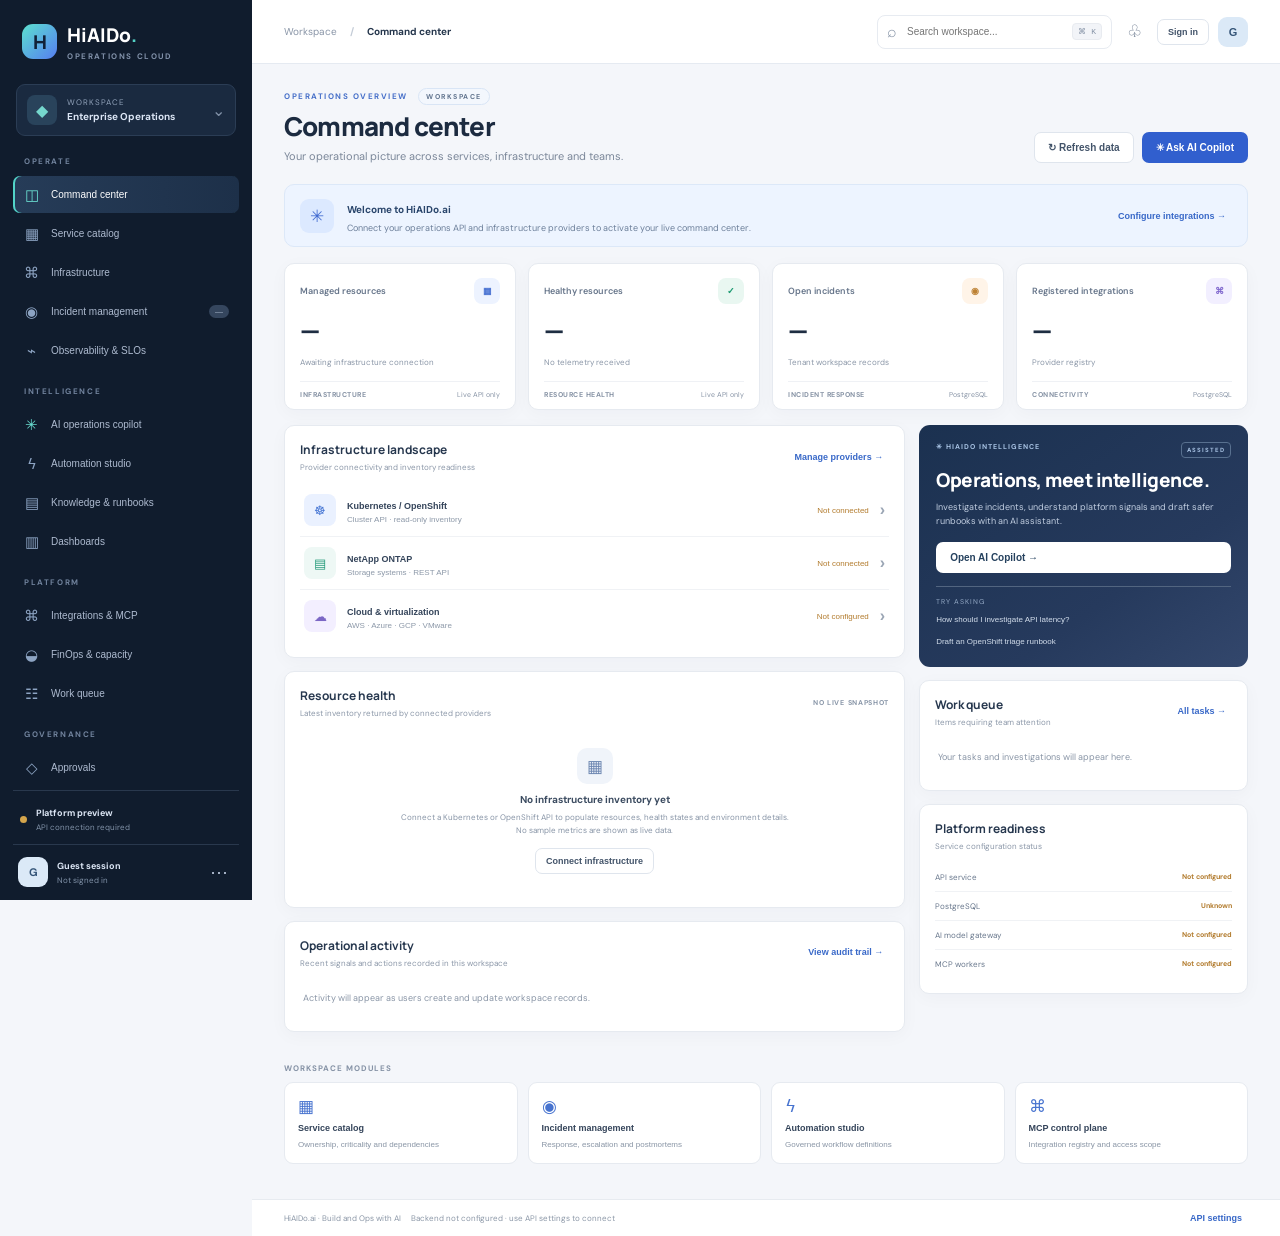
==== commit 9ce706c4: "Refresh enterprise UI asset versions for deployment" ====
--- a/index.html
+++ b/index.html
@@ -1,4 +1,4 @@
-<!doctype html><html lang="en"><head><meta charset="utf-8"><meta name="viewport" content="width=device-width,initial-scale=1"><meta name="theme-color" content="#101b2b"><meta name="description" content="HiAIDo.ai enterprise AI cloud operations"><title>HiAIDo.ai | Operations Cloud</title><link rel="preconnect" href="https://fonts.googleapis.com"><link href="https://fonts.googleapis.com/css2?family=DM+Sans:wght@400;500;600;700&family=Manrope:wght@500;600;700;800&display=swap" rel="stylesheet"><link rel="stylesheet" href="./app.css?v=20261113-enterprise2"></head><body>
+<!doctype html><html lang="en"><head><meta charset="utf-8"><meta name="viewport" content="width=device-width,initial-scale=1"><meta name="theme-color" content="#101b2b"><meta name="description" content="HiAIDo.ai enterprise AI cloud operations"><title>HiAIDo.ai | Operations Cloud</title><link rel="preconnect" href="https://fonts.googleapis.com"><link href="https://fonts.googleapis.com/css2?family=DM+Sans:wght@400;500;600;700&family=Manrope:wght@500;600;700;800&display=swap" rel="stylesheet"><link rel="stylesheet" href="./app.css?v=20261113-enterprise3"></head><body>
 <div class="shell"><aside class="sidebar" id="sidebar"><a class="brand" data-route="overview"><span class="brandmark">H</span><span>HiAIDo<span class="dot">.</span><small>OPERATIONS CLOUD</small></span></a><div class="workspace"><span>◆</span><div><small>WORKSPACE</small><b>Enterprise Operations</b></div><i>⌄</i></div><div class="navscroll">
 <div class="navgroup"><label>OPERATE</label><button class="nav active" data-route="overview"><i>◫</i>Command center</button><button class="nav" data-route="services"><i>▦</i>Service catalog</button><button class="nav" data-route="infrastructure"><i>⌘</i>Infrastructure</button><button class="nav" data-route="incidents"><i>◉</i>Incident management <em id="incident-count">—</em></button><button class="nav" data-route="observability"><i>⌁</i>Observability & SLOs</button></div>
 <div class="navgroup"><label>INTELLIGENCE</label><button class="nav" data-route="copilot"><i class="spark">✳</i>AI operations copilot</button><button class="nav" data-route="automation"><i>ϟ</i>Automation studio</button><button class="nav" data-route="knowledge"><i>▤</i>Knowledge & runbooks</button><button class="nav" data-route="dashboards"><i>▥</i>Dashboards</button></div>
@@ -22,4 +22,4 @@
 <section class="view" id="view-services"></section><section class="view" id="view-infrastructure"></section><section class="view" id="view-incidents"></section><section class="view" id="view-observability"></section><section class="view" id="view-copilot"></section><section class="view" id="view-automation"></section><section class="view" id="view-knowledge"></section><section class="view" id="view-dashboards"></section><section class="view" id="view-integrations"></section><section class="view" id="view-finops"></section><section class="view" id="view-tasks"></section><section class="view" id="view-approvals"></section><section class="view" id="view-audit"></section><section class="view" id="view-admin"></section>
 </div><footer class="footer"><span>HiAIDo.ai · Build and Ops with AI</span><span id="footer-status">Preview · Live data only from configured services</span><button class="link" id="api-settings">API settings</button></footer></main></div>
 <div class="backdrop" id="backdrop"><div class="modal"><div class="modalhead"><div><div class="eyebrow" id="modal-eyebrow">WORKSPACE</div><h2 id="modal-title">Dialog</h2></div><button id="modal-close">×</button></div><div id="modal-body"></div></div></div><div id="toasts"></div>
-<script src="./config.js?v=20261113-enterprise2"></script><script src="./app.js?v=20261113-enterprise2"></script></body></html>+<script src="./config.js?v=20261113-enterprise3"></script><script src="./app.js?v=20261113-enterprise3"></script></body></html>
--- a/app.css
+++ b/app.css
@@ -0,0 +1,3 @@
+:root{font-family:"DM Sans",sans-serif;color:#1c2b40;background:#f4f6fa;--nav:#101c2d;--ink:#1c2b40;--muted:#78869a;--line:#e5eaf1;--blue:#315fce;--green:#159b76;--amber:#b7791f;--red:#c54d5d}*{box-sizing:border-box}body{margin:0}.shell{min-height:100vh}.sidebar{position:fixed;inset:0 auto 0 0;width:252px;background:var(--nav);color:#dce6f5;display:flex;flex-direction:column;padding:22px 13px 13px;z-index:20}.brand{display:flex;align-items:center;gap:10px;color:#fff;text-decoration:none;font:800 19px Manrope;padding:0 9px 23px}.brandmark{width:35px;height:35px;display:grid;place-items:center;border-radius:11px;background:linear-gradient(135deg,#5ce0cf,#567ef1);color:#112138}.brand small{display:block;font:700 8px "DM Sans";letter-spacing:1.6px;color:#8191a9;margin-top:3px}.dot{color:#53d1c5}.workspace{display:flex;align-items:center;gap:10px;background:#1a2a40;border:1px solid #2b3d55;border-radius:9px;padding:10px;margin:0 3px 20px}.workspace>span{width:30px;height:30px;display:grid;place-items:center;background:#29435b;border-radius:8px;color:#75d7cd}.workspace div{flex:1}.workspace small,.workspace b{display:block}.workspace small{font-size:8px;letter-spacing:1px;color:#91a2b9}.workspace b{font-size:10px;margin-top:3px}.workspace i{font-style:normal;color:#8292a8}.navscroll{overflow:auto;flex:1}.navgroup{margin-bottom:17px}.navgroup label{display:block;font-size:8px;font-weight:700;letter-spacing:1.6px;color:#71839d;padding:0 11px 8px}.nav{width:100%;height:37px;border:0;background:transparent;color:#aebbd0;border-radius:7px;text-align:left;padding:0 10px;display:flex;align-items:center;gap:11px;font-size:10px;margin:2px 0}.nav i{font-style:normal;width:17px;text-align:center;font-size:15px;color:#8da4c3}.nav:hover{background:#1a2b42;color:#fff}.nav.active{background:linear-gradient(90deg,#263c58,#1d3049);color:#fff;box-shadow:inset 2px 0 #52d4c8}.nav.active i,.spark{color:#6be0d3!important}.nav em{margin-left:auto;font-style:normal;font-size:8px;background:#35465e;padding:2px 6px;border-radius:12px}.sidebarfoot{border-top:1px solid #29384d;padding-top:12px}.side-status,.profile{display:flex;align-items:center;gap:9px;padding:4px 7px 12px}.side-status>i{width:7px;height:7px;background:#d4a54c;border-radius:50%}.side-status b,.side-status small,.profile b,.profile small{display:block}.side-status b,.profile b{font-size:9px}.side-status small,.profile small{font-size:8px;color:#8293a9;margin-top:3px}.profile{border-top:1px solid #29384d;padding:12px 5px 0}.profile span:nth-child(2){flex:1}.avatar{width:30px;height:30px;border-radius:9px;background:#dbe9f7;color:#345477;display:grid;place-items:center;font-size:11px;font-weight:700;border:0}.profile button{border:0;background:none;color:#aebbd0;font-size:18px}.main{margin-left:252px;min-height:100vh;display:flex;flex-direction:column}.topbar{height:64px;background:#fff;border-bottom:1px solid var(--line);display:flex;align-items:center;justify-content:space-between;padding:0 32px;position:sticky;top:0;z-index:10}.crumb,.top-actions{display:flex;align-items:center;gap:13px}.crumb{font-size:10px;color:#8995a7}.crumb b{color:#c4ccd7}.crumb strong{color:#25364c}.mobile-menu{display:none}.top-actions{gap:9px}.search{height:34px;width:235px;border:1px solid #e7ebf1;border-radius:8px;display:flex;align-items:center;gap:8px;padding:0 9px;color:#8794a7}.search input{border:0;outline:0;width:100%;font-size:10px}.search kbd{font-size:8px;background:#f2f4f8;border:1px solid #e8ebf0;border-radius:4px;padding:3px 5px;white-space:nowrap}.iconbtn{border:0;background:none;color:#68778c;font-size:17px}.btn{border:1px solid transparent;border-radius:7px;padding:9px 13px;font-size:10px;font-weight:600;display:inline-flex;align-items:center;justify-content:center;gap:7px}.primary{background:#315fce;color:white}.secondary{background:white;border-color:#dfe5ed;color:#43546a}.light{background:white;color:#25415e;width:100%;justify-content:space-between}.small{padding:7px 10px;font-size:9px}.topavatar{cursor:pointer}.content{max-width:1600px;width:100%;padding:27px 32px 35px;margin:auto;flex:1}.view{display:none}.view.active{display:block;animation:appear .18s}@keyframes appear{from{opacity:.4;transform:translateY(3px)}to{opacity:1;transform:none}}.heading{display:flex;align-items:flex-end;justify-content:space-between;gap:18px;margin-bottom:21px}.eyebrow{font-size:8px;letter-spacing:1.5px;font-weight:700;color:#4770c9}.tag{margin-left:7px;background:#f3f7fd;border:1px solid #d9e5f5;padding:3px 7px;border-radius:20px;color:#60738d;font-size:7px}.heading h1{font:800 26px Manrope;letter-spacing:-.8px;margin:7px 0 5px}.heading p{margin:0;color:#7b8799;font-size:11px}.actions{display:flex;gap:8px}.welcome{display:flex;align-items:center;gap:13px;background:#edf4ff;border:1px solid #dce8f8;border-radius:10px;padding:12px 15px;margin-bottom:16px}.welcome>span{width:34px;height:34px;display:grid;place-items:center;background:#dce9ff;border-radius:9px;color:#426bd1;font-size:17px}.welcome div{flex:1}.welcome b{font-size:10px;color:#29456b}.welcome p{font-size:9px;color:#6c7f9a;margin:4px 0 0}.textbtn,.link{border:0;background:none;color:#3868c8;font-size:9px;font-weight:600;white-space:nowrap}.kpis{display:grid;grid-template-columns:repeat(4,minmax(0,1fr));gap:12px;margin-bottom:15px}.kpis article,.card{background:#fff;border:1px solid #e6eaf0;border-radius:10px;box-shadow:0 4px 18px #1a2a4308}.kpis article{padding:14px 15px 10px}.kpis article>div{display:flex;align-items:center;justify-content:space-between;font-size:9px;color:#66758a;font-weight:600}.kpis article i{width:26px;height:26px;border-radius:8px;display:grid;place-items:center;font-style:normal}.blue{background:#edf3ff;color:#4c75d3}.green{background:#e9f7f1;color:#1b9a70}.orange{background:#fff4e8;color:#bd8133}.purple{background:#f2efff;color:#8168ce}.kpis strong{display:block;font:800 26px Manrope;color:#1e2d42;margin:8px 0 1px}.kpis small{font-size:8px;color:#8a96a7}.kpis footer{display:flex;justify-content:space-between;border-top:1px solid #eff1f5;margin-top:11px;padding-top:8px;font-size:7px;font-weight:700;letter-spacing:.5px;color:#8793a5}.kpis footer span{font-weight:400;letter-spacing:0}.dashboard{display:grid;grid-template-columns:minmax(0,1.7fr) minmax(265px,.9fr);gap:14px}.dashmain,.dashaside{min-width:0}.card{padding:15px;margin-bottom:13px}.cardhead{display:flex;align-items:center;justify-content:space-between;gap:10px;margin-bottom:12px}.cardhead h2{font:700 12px Manrope;margin:0 0 4px;color:#26374e}.cardhead p{font-size:8px;color:#8b97a8;margin:0}.subtle{font-size:7px;font-weight:700;letter-spacing:.7px;color:#8996a8}.providers{display:grid}.providers button{display:flex;align-items:center;gap:11px;width:100%;border:0;border-top:1px solid #f0f2f5;background:white;padding:10px 4px;text-align:left}.providers button:first-child{border:0}.providers button:hover{background:#fafbfd}.providericon{width:32px;height:32px;border-radius:8px;background:#eaf1ff;color:#4273d3;display:grid;place-items:center;font-style:normal}.providericon.storage{background:#eef8f5;color:#259b7a}.providericon.cloud{background:#f3efff;color:#7b67c5}.providers button span{flex:1}.providers b{font-size:9px;color:#34445a}.providers small{display:block;font-size:8px;color:#8c98a8;margin-top:3px}.providers em{font-size:8px;color:#b27b2d;font-style:normal}.providers button> b:last-child{font-size:16px;color:#9aa5b4}.empty{min-height:160px;display:flex;flex-direction:column;align-items:center;justify-content:center;text-align:center;padding:18px;color:#8794a6}.empty:before{content:'▦';width:36px;height:36px;border-radius:10px;background:#f0f4fa;color:#6c86b1;display:grid;place-items:center;font-size:17px;margin-bottom:9px}.empty b{font-size:10px;color:#3b4b60}.empty p{max-width:390px;font-size:8px;line-height:1.6;margin:5px 0 11px}.emptyline{padding:12px 3px;color:#8995a6;font-size:9px}.copilot{border-radius:11px;padding:17px;background:linear-gradient(145deg,#1b3150,#263a5d 65%,#33476c);color:white;margin-bottom:13px}.copilotlabel{font-size:7px;letter-spacing:1px;color:#a8c3e4;font-weight:700}.copilotlabel span{float:right;border:1px solid #58708f;border-radius:4px;padding:3px 5px;font-size:6px}.copilot h2{font:800 19px Manrope;letter-spacing:-.5px;margin:16px 0 7px}.copilot p{font-size:9px;line-height:1.6;color:#c0cde0;margin:0 0 13px}.prompts{border-top:1px solid #526580;margin-top:13px;padding-top:10px;display:grid;gap:5px}.prompts small{font-size:7px;color:#93a8c4;letter-spacing:1px}.prompts button{border:0;background:none;color:#d3deec;text-align:left;font-size:8px;padding:4px 0}.readiness{display:flex;justify-content:space-between;padding:9px 0;border-top:1px solid #f0f2f5;font-size:8px;color:#68778c}.readiness:first-child{border:0}.readiness b{font-size:7px;color:#b27b2d}.sectionlabel{font-size:8px;font-weight:700;letter-spacing:1px;color:#8592a5;margin:18px 0 9px}.modulegrid{display:grid;grid-template-columns:repeat(4,1fr);gap:10px}.modulegrid button{display:flex;flex-direction:column;align-items:flex-start;gap:6px;padding:13px;background:white;border:1px solid #e6eaf0;border-radius:9px;text-align:left}.modulegrid button:hover{border-color:#b9cbed}.modulegrid i{font-style:normal;font-size:17px;color:#4773cf}.modulegrid b{font-size:9px;color:#34445a}.modulegrid small{font-size:8px;color:#8995a5;line-height:1.4}.footer{border-top:1px solid #e7ebf0;background:white;padding:12px 32px;display:flex;align-items:center;justify-content:space-between;gap:10px;color:#8b97a7;font-size:8px}.footer button{margin-left:auto}.page-toolbar{display:flex;justify-content:space-between;gap:10px;margin:15px 0}.filters{display:flex;gap:8px}.filter{border:1px solid #dfe5ed;border-radius:7px;padding:9px 10px;background:white;color:#314158;font-size:9px}.filter.searchfilter{min-width:220px}.records{display:grid;gap:9px}.record{display:flex;align-items:center;gap:11px;padding:13px;background:white;border:1px solid #e8ecf2;border-radius:9px}.recordicon{width:34px;height:34px;border-radius:9px;background:#eef3fb;color:#5477b8;display:grid;place-items:center}.recordmain{flex:1;min-width:0}.recordmain b{display:block;font-size:10px;color:#33445a}.recordmain p{font-size:8px;color:#8591a2;margin:4px 0 0}.chips{display:flex;gap:6px;align-items:center}.chip{font-size:7px;padding:4px 7px;border-radius:20px;background:#f1f4f8;color:#64758b;white-space:nowrap}.chip.good{background:#eaf7f1;color:#168c6b}.chip.warn{background:#fff5e8;color:#ad762d}.chip.bad{background:#fff0f1;color:#c24c5b}.mini{border:1px solid #e0e6ee;background:white;border-radius:6px;padding:6px 8px;color:#51647c;font-size:8px}.empty-panel{border:1px dashed #d5dde8;background:#fbfcfe;border-radius:10px;text-align:center;padding:30px 15px;color:#7c899b}.empty-panel b{display:block;font-size:11px;color:#40516a;margin:8px 0 4px}.empty-panel p{font-size:9px;max-width:480px;margin:0 auto 12px;line-height:1.6}.banner{border:1px solid #dce7f5;background:#f2f7fd;color:#567294;border-radius:8px;padding:11px 13px;font-size:9px;line-height:1.6;margin:12px 0}.banner.warn{border-color:#f0dfc1;background:#fff9ed;color:#986a25}.banner.good{border-color:#ccebdd;background:#f0faf5;color:#25805f}.split{display:grid;grid-template-columns:1.4fr .7fr;gap:14px}.info-card{background:white;border:1px solid #e6eaf0;border-radius:9px;padding:15px;margin-bottom:12px}.info-card h3{font:700 11px Manrope;margin:0 0 8px}.info-card p,.info-card li{font-size:9px;line-height:1.8;color:#718096}.chat{background:white;border:1px solid #e6eaf0;border-radius:10px;overflow:hidden}.messages{min-height:280px;max-height:470px;overflow:auto;padding:17px;display:flex;flex-direction:column;gap:11px}.message{max-width:86%;padding:11px 13px;border:1px solid #e5eaf1;border-radius:10px;background:#f7f9fc;font-size:9px;line-height:1.65;color:#46566d;white-space:pre-wrap}.message.user{align-self:flex-end;background:#edf3ff;border-color:#dbe6fa;color:#34517f}.message b{display:block;font-size:8px;color:#4770c9;margin-bottom:4px}.compose{border-top:1px solid #edf0f4;padding:12px;display:flex;gap:8px}.compose textarea{flex:1;min-height:42px;border:1px solid #e0e6ee;border-radius:8px;padding:10px;font:9px "DM Sans"}.backdrop{position:fixed;inset:0;background:#101b2b80;backdrop-filter:blur(3px);z-index:50;display:none;align-items:center;justify-content:center;padding:16px}.backdrop.open{display:flex}.modal{width:min(520px,100%);max-height:90vh;overflow:auto;background:white;border-radius:13px;box-shadow:0 22px 80px #14243b40;padding:20px}.modalhead{display:flex;justify-content:space-between;margin-bottom:15px}.modalhead h2{font:800 17px Manrope;margin:5px 0}.modalhead button{border:0;background:none;font-size:22px;color:#7b8797}.formgrid{display:grid;grid-template-columns:1fr 1fr;gap:0 11px}.field{margin:8px 0}.field.full{grid-column:1/-1}.field label{display:block;font-size:8px;font-weight:600;color:#65758a;margin-bottom:5px}.field input,.field select,.field textarea{width:100%;border:1px solid #dfe5ed;border-radius:7px;padding:9px 10px;color:#34445a;font:9px "DM Sans"}.field textarea{min-height:75px}.hint{font-size:8px;color:#8995a6;line-height:1.5;margin-top:5px}.modalactions{display:flex;justify-content:flex-end;gap:8px;margin-top:16px;padding-top:12px;border-top:1px solid #edf0f4}.toast{position:fixed;right:18px;bottom:18px;z-index:80;background:#20344f;color:white;border-radius:8px;padding:11px 14px;font-size:9px;box-shadow:0 8px 30px #162b4440;max-width:320px}.toast.error{background:#873b4b}.mobile-menu{border:0;background:none;color:#566980;font-size:17px}@media(max-width:1100px){.sidebar{width:225px}.main{margin-left:225px}.content{padding:23px}.dashboard{grid-template-columns:1fr}.dashaside{display:grid;grid-template-columns:1fr 1fr;gap:12px}.copilot{grid-row:span 2}.modulegrid{grid-template-columns:repeat(2,1fr)}}@media(max-width:820px){.sidebar{transform:translateX(-100%);transition:.2s;width:252px}.sidebar.open{transform:translateX(0);box-shadow:15px 0 40px #10233b40}.main{margin-left:0}.topbar{height:58px;padding:0 15px}.mobile-menu{display:block}.content{padding:19px 15px}.footer{padding:12px 15px}.dashaside{display:flex;flex-direction:column}.card{margin-bottom:0}.dashmain{display:grid;gap:12px}}@media(max-width:580px){.topbar{padding:0 10px}.top-actions{gap:5px}.search{width:34px;border:0;padding:0;justify-content:center}.search input,.search kbd{display:none}.iconbtn{display:none}.content{padding:16px 11px}.heading{align-items:flex-start;flex-direction:column}.actions{width:100%}.actions .btn{flex:1}.heading h1{font-size:23px}.welcome{align-items:flex-start;flex-wrap:wrap}.textbtn{margin-left:46px}.kpis{grid-template-columns:1fr 1fr;gap:8px}.kpis article{padding:11px}.kpis strong{font-size:23px}.kpis footer{font-size:6px}.modulegrid{grid-template-columns:1fr 1fr}.page-toolbar{flex-direction:column}.filters{width:100%}.filter.searchfilter{min-width:0;flex:1}.record{align-items:flex-start;flex-wrap:wrap}.recordmain{min-width:calc(100% - 48px)}.chips{padding-left:45px}.split{grid-template-columns:1fr}.formgrid{grid-template-columns:1fr}.field.full{grid-column:auto}.footer{flex-direction:column;align-items:flex-start}.footer button{margin:0}.providers em{font-size:7px}}
+/* Data grids, operational states and forms */
+.data-table{width:100%;border-collapse:collapse;font-size:9px;min-width:560px}.data-table th{text-align:left;padding:10px 9px;border-bottom:1px solid #e8edf3;color:#8491a3;font-size:7px;letter-spacing:.7px;white-space:nowrap}.data-table td{padding:11px 9px;border-bottom:1px solid #f0f2f5;color:#43536a;vertical-align:middle}.data-table tr:last-child td{border-bottom:0}.data-table td b{color:#30435b}.banner{border:1px solid #dce7f5;background:#f2f7fd;color:#567294;border-radius:8px;padding:11px 13px;font-size:9px;line-height:1.6;margin:12px 0}.banner.warn{border-color:#f0dfc1;background:#fff9ed;color:#986a25}.info-card{background:#fff;border:1px solid #e6eaf0;border-radius:9px;padding:15px;margin-bottom:12px}.info-card h3{font:700 11px Manrope;margin:0 0 8px}.info-card p,.info-card li{font-size:9px;line-height:1.8;color:#718096}.sectionlabel{font-size:8px;font-weight:700;letter-spacing:1px;color:#8592a5;margin:18px 0 9px}.chip{display:inline-flex;align-items:center;gap:4px}.chip.good{background:#eaf7f1;color:#168c6b}.chip.warn{background:#fff5e8;color:#ad762d}.chip.bad{background:#fff0f1;color:#c24c5b}
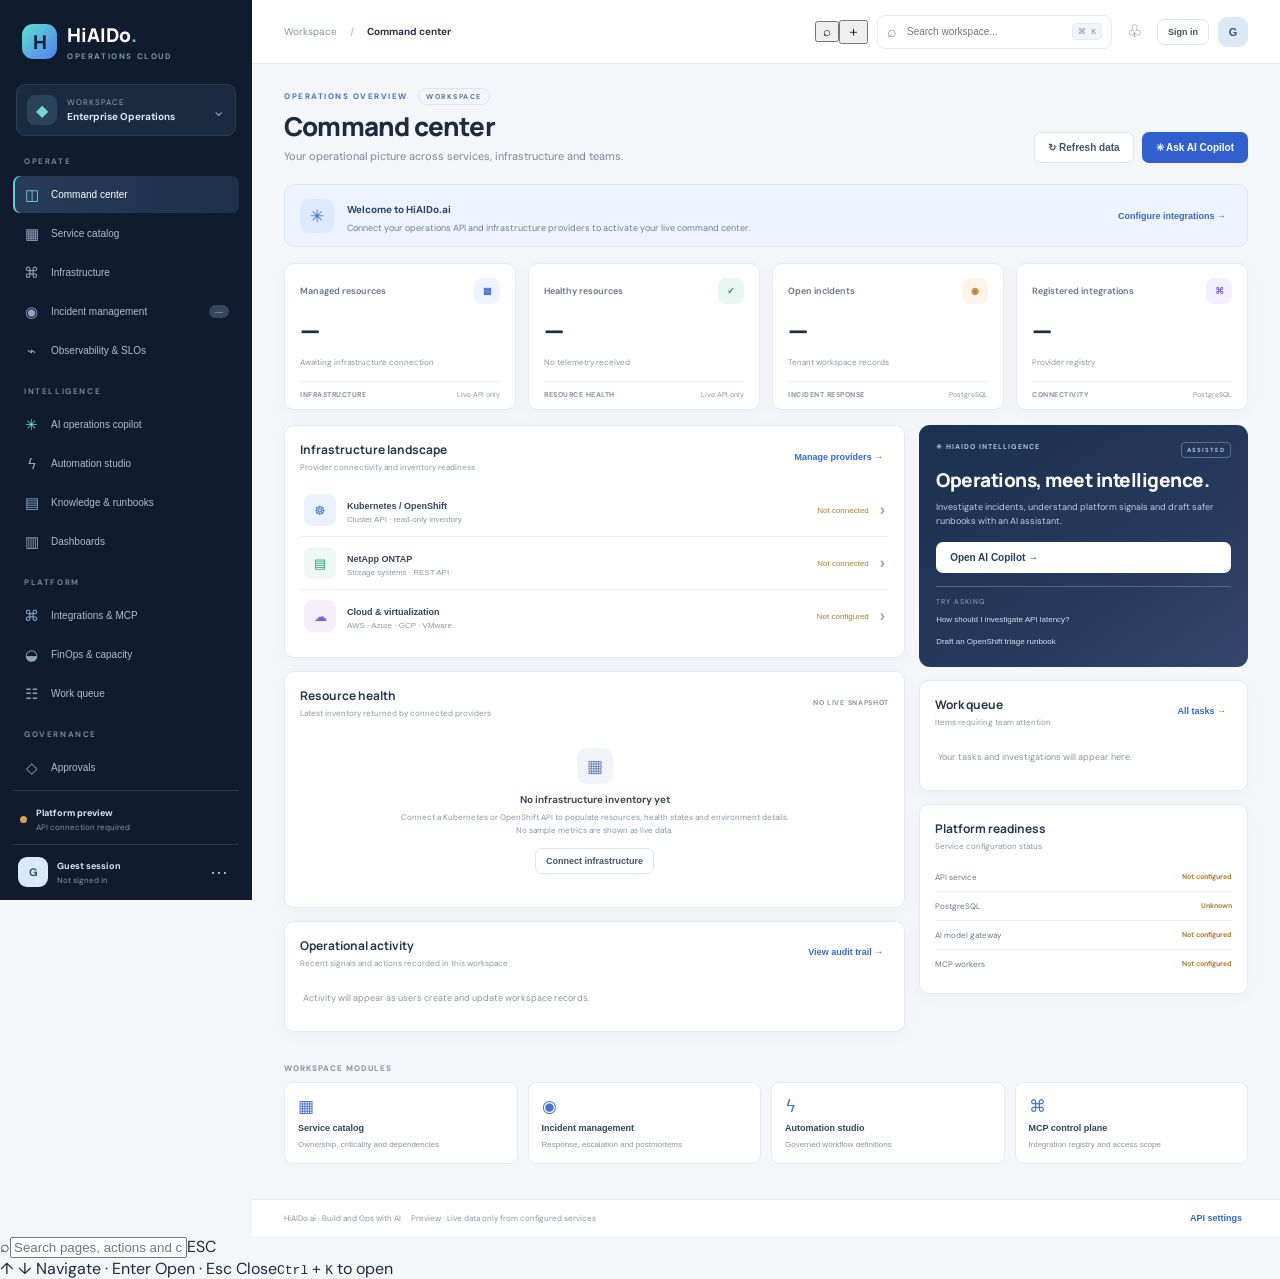
==== commit 38af8239: "Load enterprise workspace frontend" ====
--- a/index.html
+++ b/index.html
@@ -22,4 +22,4 @@
 <section class="view" id="view-services"></section><section class="view" id="view-infrastructure"></section><section class="view" id="view-incidents"></section><section class="view" id="view-observability"></section><section class="view" id="view-copilot"></section><section class="view" id="view-automation"></section><section class="view" id="view-knowledge"></section><section class="view" id="view-dashboards"></section><section class="view" id="view-integrations"></section><section class="view" id="view-finops"></section><section class="view" id="view-tasks"></section><section class="view" id="view-approvals"></section><section class="view" id="view-audit"></section><section class="view" id="view-admin"></section>
 </div><footer class="footer"><span>HiAIDo.ai · Build and Ops with AI</span><span id="footer-status">Preview · Live data only from configured services</span><button class="link" id="api-settings">API settings</button></footer></main></div>
 <div class="backdrop" id="backdrop"><div class="modal"><div class="modalhead"><div><div class="eyebrow" id="modal-eyebrow">WORKSPACE</div><h2 id="modal-title">Dialog</h2></div><button id="modal-close">×</button></div><div id="modal-body"></div></div></div><div id="toasts"></div>
-<script src="./config.js?v=20261113-enterprise3"></script><script src="./app.js?v=20261113-enterprise3"></script></body></html>+<script src="./config.js?v=20261113-enterprise3"></script><script src="./enterprise.js?v=20261114-enterprise1"></script></body></html>
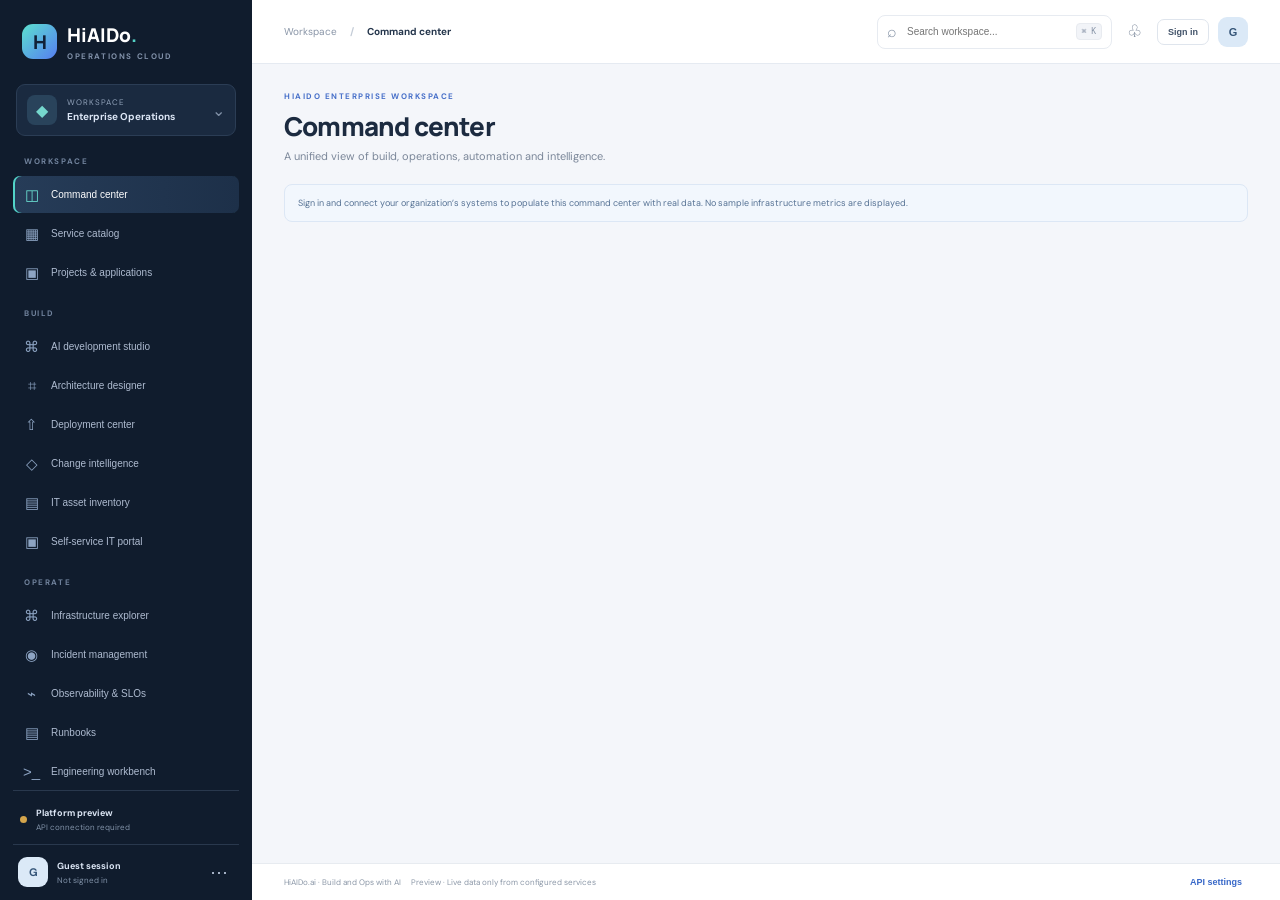
==== commit 1ea50f6d: "Activate full enterprise workspace UI" ====
--- a/index.html
+++ b/index.html
@@ -22,4 +22,4 @@
 <section class="view" id="view-services"></section><section class="view" id="view-infrastructure"></section><section class="view" id="view-incidents"></section><section class="view" id="view-observability"></section><section class="view" id="view-copilot"></section><section class="view" id="view-automation"></section><section class="view" id="view-knowledge"></section><section class="view" id="view-dashboards"></section><section class="view" id="view-integrations"></section><section class="view" id="view-finops"></section><section class="view" id="view-tasks"></section><section class="view" id="view-approvals"></section><section class="view" id="view-audit"></section><section class="view" id="view-admin"></section>
 </div><footer class="footer"><span>HiAIDo.ai · Build and Ops with AI</span><span id="footer-status">Preview · Live data only from configured services</span><button class="link" id="api-settings">API settings</button></footer></main></div>
 <div class="backdrop" id="backdrop"><div class="modal"><div class="modalhead"><div><div class="eyebrow" id="modal-eyebrow">WORKSPACE</div><h2 id="modal-title">Dialog</h2></div><button id="modal-close">×</button></div><div id="modal-body"></div></div></div><div id="toasts"></div>
-<script src="./config.js?v=20261113-enterprise3"></script><script src="./enterprise.js?v=20261114-enterprise1"></script></body></html>+<script src="./config.js?v=20261113-enterprise3"></script><script src="./workspace.js?v=20261114-enterprise2"></script></body></html>
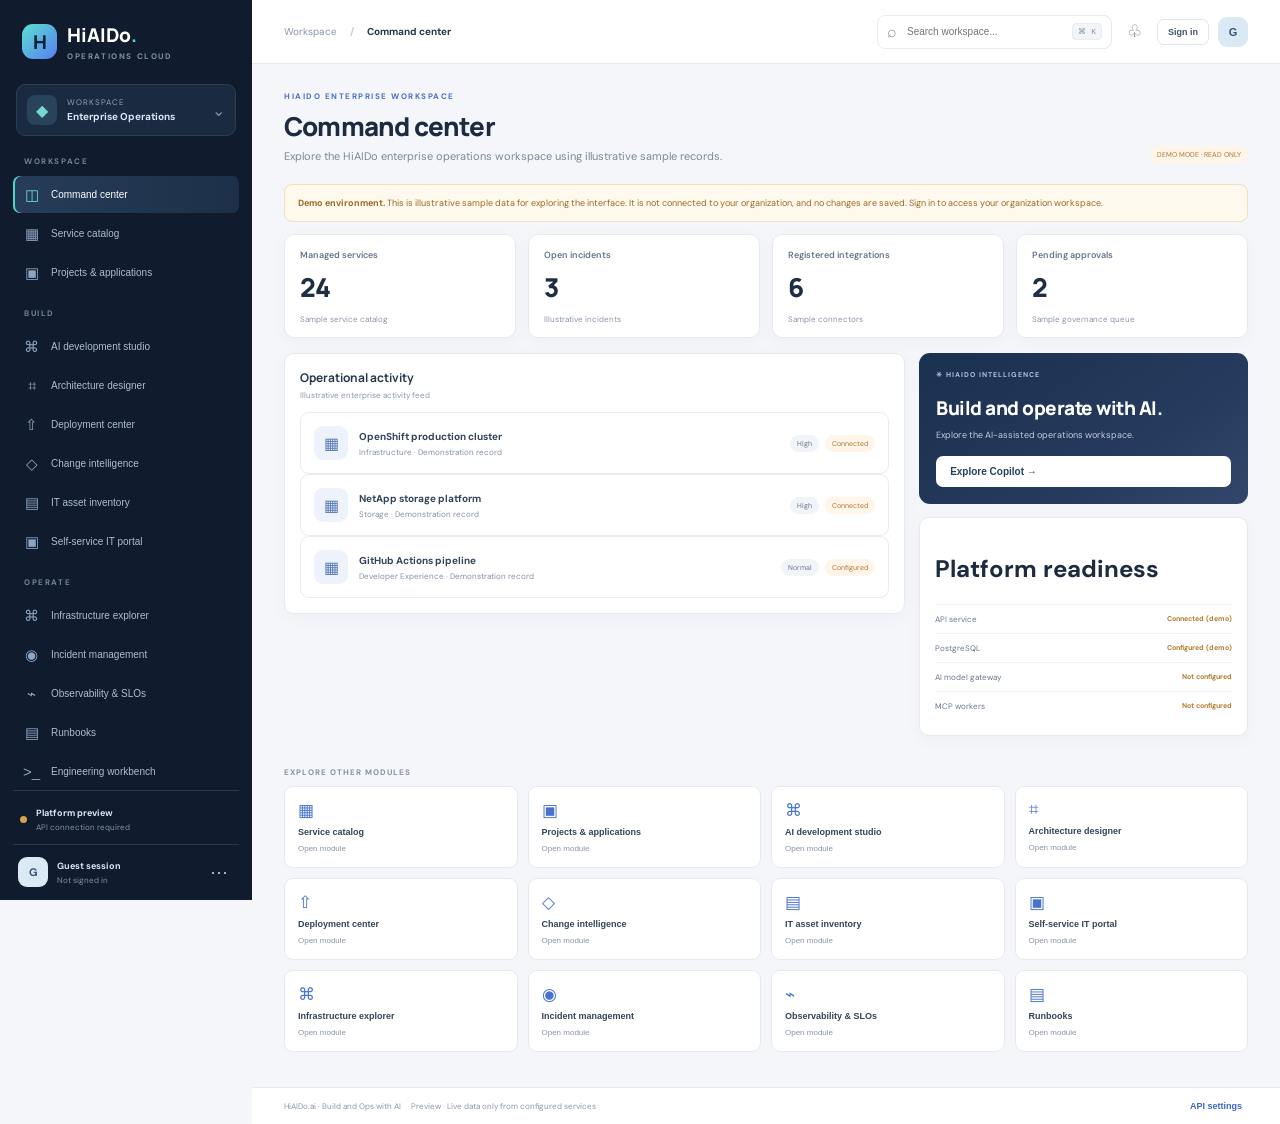
==== commit f73e9eb1: "Refresh workspace bundle for demo mode preview" ====
--- a/index.html
+++ b/index.html
@@ -22,4 +22,4 @@
 <section class="view" id="view-services"></section><section class="view" id="view-infrastructure"></section><section class="view" id="view-incidents"></section><section class="view" id="view-observability"></section><section class="view" id="view-copilot"></section><section class="view" id="view-automation"></section><section class="view" id="view-knowledge"></section><section class="view" id="view-dashboards"></section><section class="view" id="view-integrations"></section><section class="view" id="view-finops"></section><section class="view" id="view-tasks"></section><section class="view" id="view-approvals"></section><section class="view" id="view-audit"></section><section class="view" id="view-admin"></section>
 </div><footer class="footer"><span>HiAIDo.ai · Build and Ops with AI</span><span id="footer-status">Preview · Live data only from configured services</span><button class="link" id="api-settings">API settings</button></footer></main></div>
 <div class="backdrop" id="backdrop"><div class="modal"><div class="modalhead"><div><div class="eyebrow" id="modal-eyebrow">WORKSPACE</div><h2 id="modal-title">Dialog</h2></div><button id="modal-close">×</button></div><div id="modal-body"></div></div></div><div id="toasts"></div>
-<script src="./config.js?v=20261113-enterprise3"></script><script src="./workspace.js?v=20261114-enterprise2"></script></body></html>+<script src="./config.js?v=20261113-enterprise3"></script><script src="./workspace.js?v=20261114-demo1"></script></body></html>
